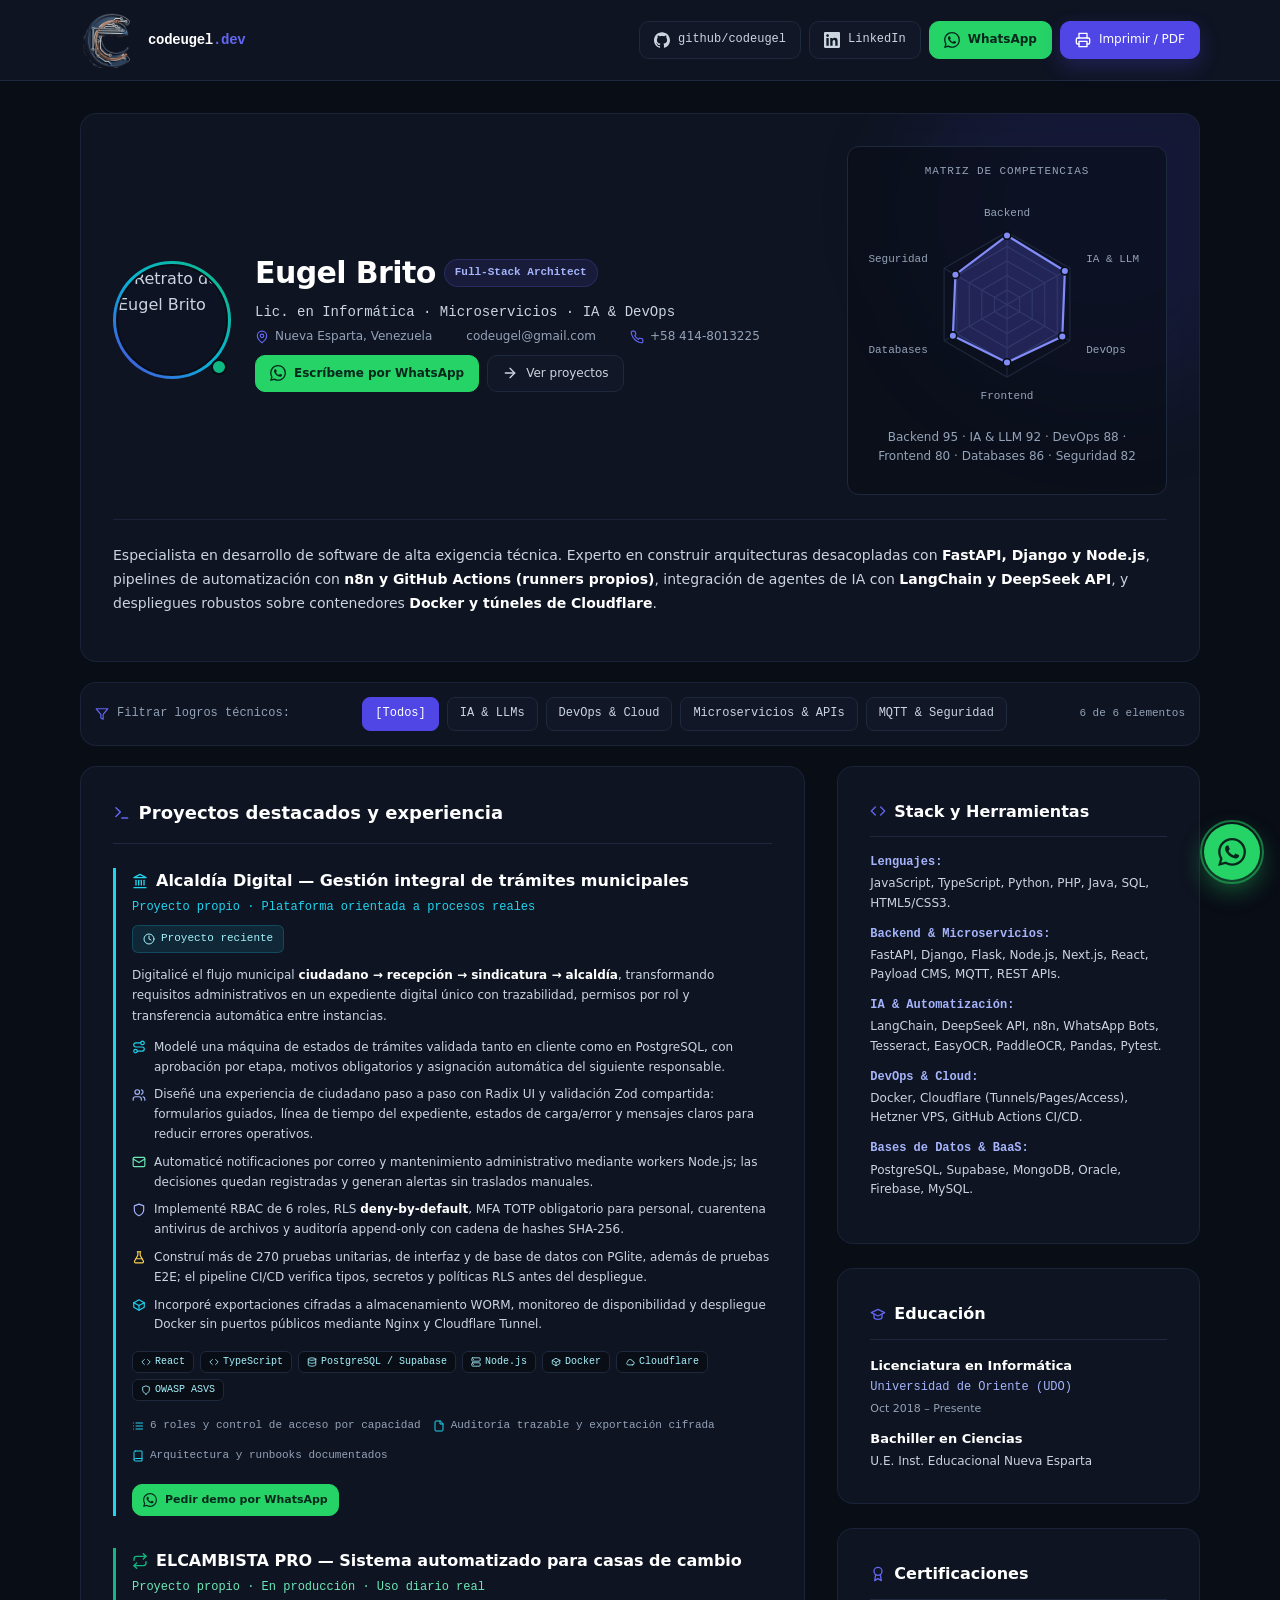
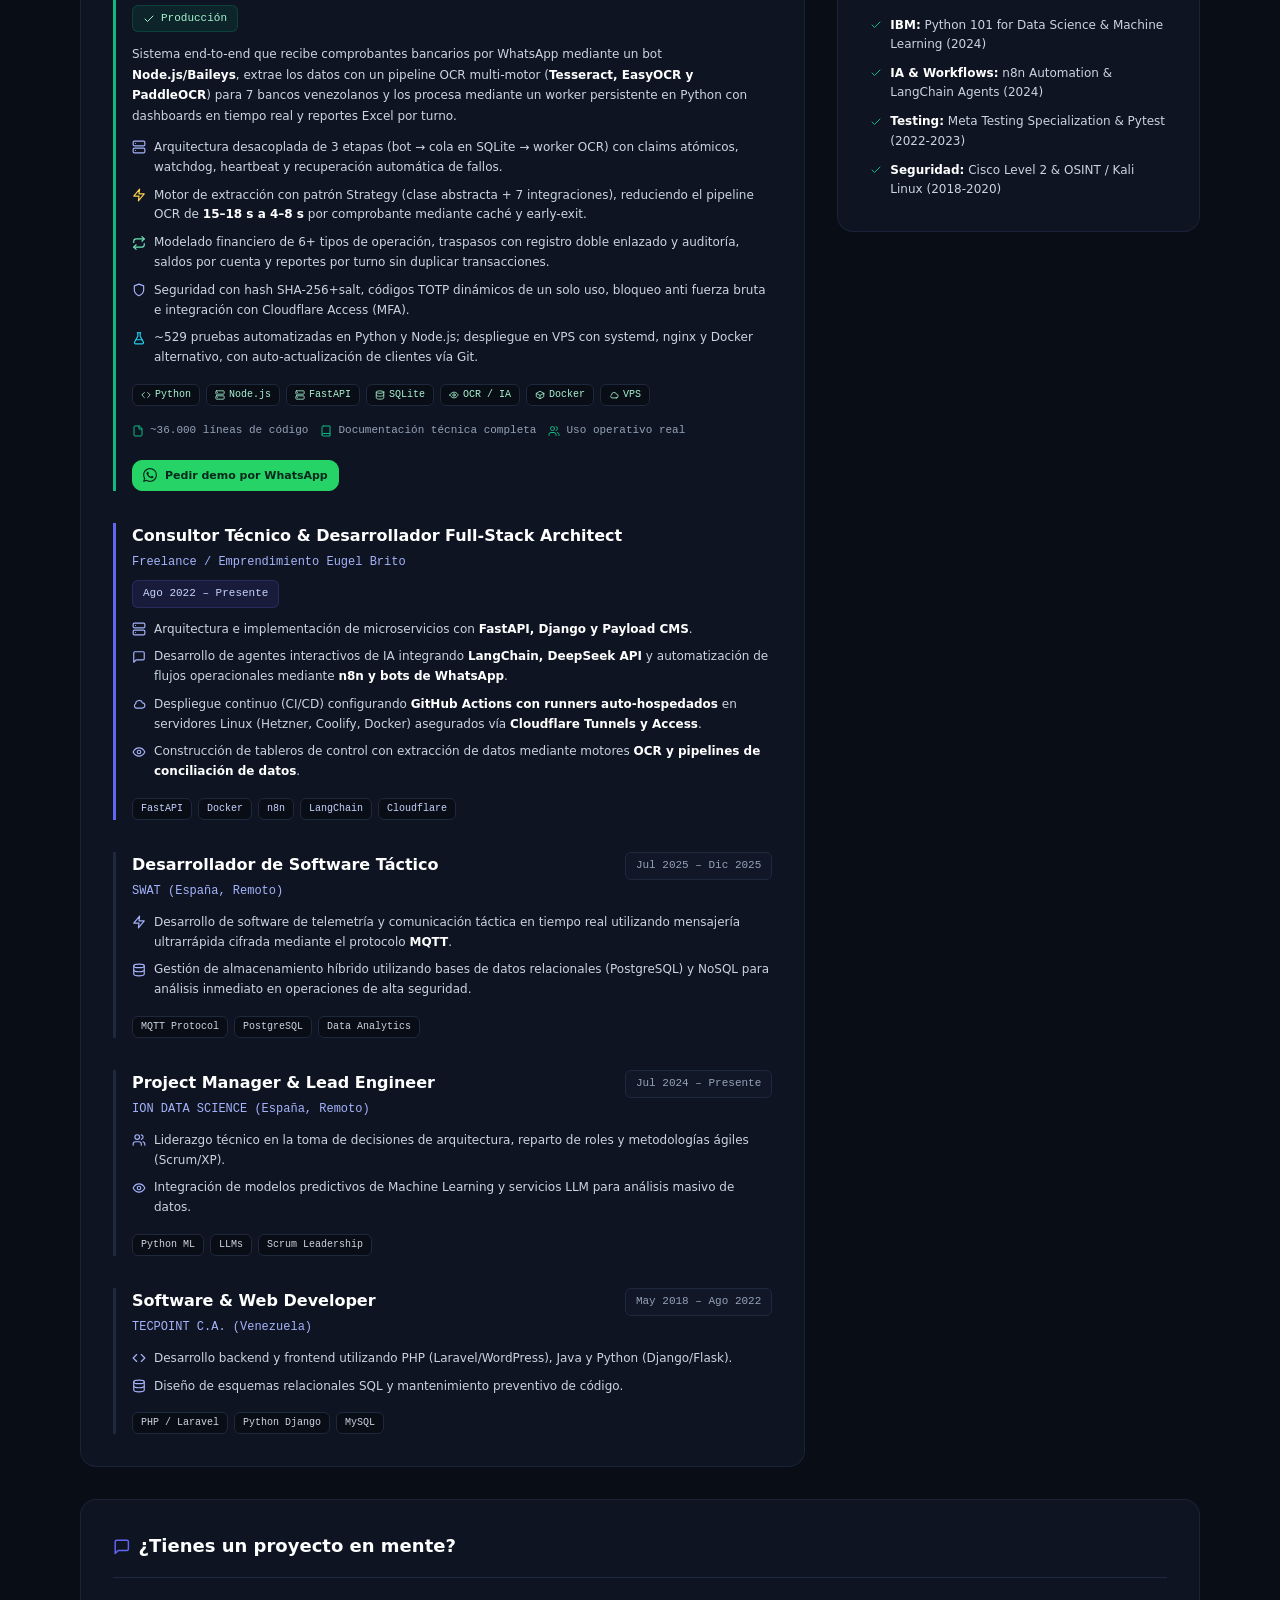
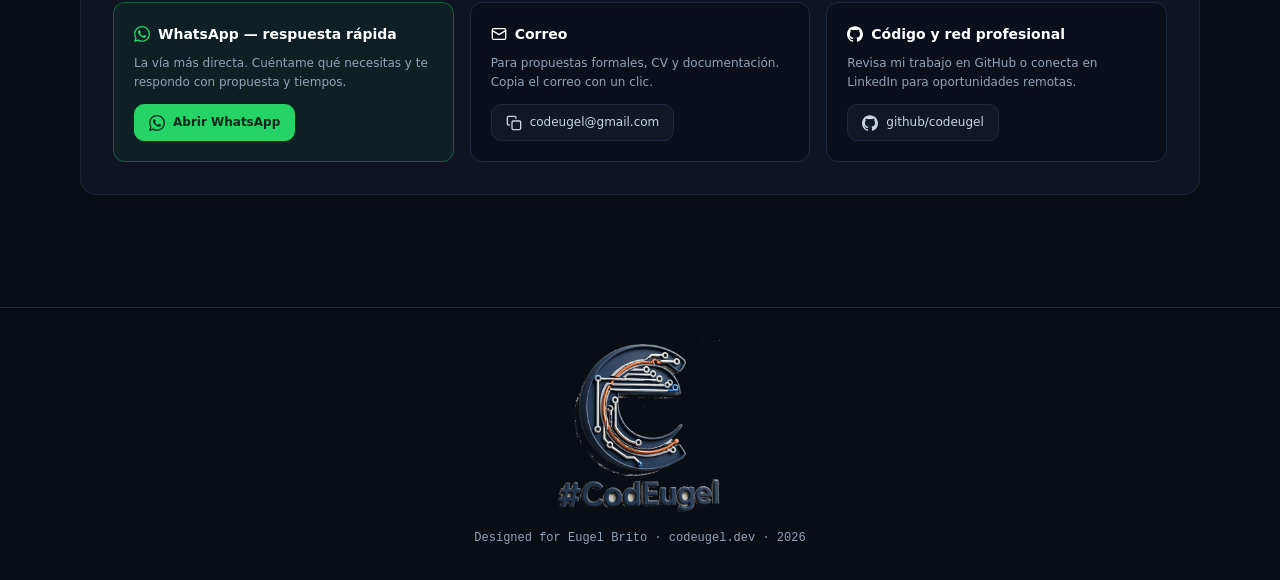
==== index.html @ 3b72fbec "Remove logo tile and add full footer mark Co-authored-by: arena-agent <297053741+arena-agent@users.n" ====
<!DOCTYPE html>
<html lang="es">
<head>
  <meta charset="UTF-8">
  <meta name="viewport" content="width=device-width, initial-scale=1.0">
  <title>Eugel Brito — Full-Stack Engineer &amp; Systems Architect</title>
  <meta name="description" content="Portafolio profesional de Eugel Brito, Full-Stack Engineer &amp; Systems Architect. Microservicios con FastAPI y Node.js, IA &amp; LLMs, DevOps con Docker y Cloudflare y seguridad aplicada (RBAC, RLS, auditoría).">
  <meta name="author" content="Eugel Brito">
  <meta name="robots" content="index, follow">
  <meta name="theme-color" content="#090d16">
  <link rel="canonical" href="https://codeugel.dev/">

  <!-- Seguridad: CSP estricta (sin inline, sin CDN de JS). Cabeceras completas en _headers -->
  <meta http-equiv="Content-Security-Policy" content="default-src 'self'; img-src 'self' data: https://aquienlaweb.com; style-src 'self'; script-src 'self'; font-src 'self'; connect-src 'self'; base-uri 'self'; form-action 'self'; object-src 'none'; upgrade-insecure-requests">
  <meta name="referrer" content="strict-origin-when-cross-origin">
  <meta name="color-scheme" content="dark">

  <!-- Open Graph / Twitter -->
  <meta property="og:type" content="website">
  <meta property="og:title" content="Eugel Brito — Full-Stack Engineer & Systems Architect">
  <meta property="og:description" content="Microservicios, IA &amp; LLMs, DevOps y seguridad aplicada. Alcaldía Digital y ELCAMBISTA PRO en producción.">
  <meta property="og:url" content="https://codeugel.dev/">
  <meta property="og:site_name" content="codeugel.dev">
  <meta property="og:locale" content="es_VE">
  <meta property="og:image" content="https://codeugel.dev/assets/img/codeugel-logo.png">
  <meta property="og:image:alt" content="Logo #CodEugel con circuito electrónico">
  <meta name="twitter:card" content="summary_large_image">
  <meta name="twitter:title" content="Eugel Brito — Full-Stack Engineer & Systems Architect">
  <meta name="twitter:description" content="Microservicios, IA &amp; LLMs, DevOps y seguridad aplicada.">

  <link rel="icon" type="image/png" href="assets/img/codeugel-mark.png">

  <!-- Tipografía del sistema: cero peticiones a terceros (privacidad + velocidad) -->

  <link rel="stylesheet" href="assets/css/style.css">

  <!-- Datos estructurados para buscadores y reclutadores -->
  <script type="application/ld+json">
  {
    "@context": "https://schema.org",
    "@type": "Person",
    "name": "Eugel Brito",
    "jobTitle": "Full-Stack Engineer & Systems Architect",
    "url": "https://codeugel.dev/",
    "email": "codeugel@gmail.com",
    "telephone": "+58 414-8013225",
    "address": { "@type": "PostalAddress", "addressLocality": "Nueva Esparta", "addressCountry": "VE" },
    "sameAs": [
      "https://github.com/codeugel",
      "https://linkedin.com/in/codeugel"
    ],
    "knowsAbout": ["FastAPI", "Django", "Node.js", "TypeScript", "PostgreSQL", "Docker", "Cloudflare", "LangChain", "MQTT", "Seguridad"]
  }
  </script>
</head>
<body>
  <a class="skip-link" href="#contenido">Saltar al contenido</a>

  <!-- Sprite de iconos SVG (sin FontAwesome ni CDN) -->
  <svg class="icon-sprite" width="0" height="0" aria-hidden="true">
    <symbol id="i-github" viewBox="0 0 24 24"><path fill="currentColor" d="M12 .297c-6.63 0-12 5.373-12 12 0 5.303 3.438 9.8 8.205 11.385.6.113.82-.258.82-.577 0-.285-.01-1.04-.015-2.04-3.338.724-4.042-1.61-4.042-1.61C4.422 18.07 3.633 17.7 3.633 17.7c-1.087-.744.084-.729.084-.729 1.205.084 1.838 1.236 1.838 1.236 1.07 1.835 2.809 1.305 3.495.998.108-.776.417-1.305.76-1.605-2.665-.3-5.466-1.332-5.466-5.93 0-1.31.465-2.38 1.235-3.22-.135-.303-.54-1.523.105-3.176 0 0 1.005-.322 3.3 1.23.96-.267 1.98-.399 3-.405 1.02.006 2.04.138 3 .405 2.28-1.552 3.285-1.23 3.285-1.23.645 1.653.24 2.873.12 3.176.765.84 1.23 1.91 1.23 3.22 0 4.61-2.805 5.625-5.475 5.92.42.36.81 1.096.81 2.22 0 1.606-.015 2.896-.015 3.286 0 .315.21.69.825.57C20.565 22.092 24 17.592 24 12.297c0-6.627-5.373-12-12-12"/></symbol>
    <symbol id="i-linkedin" viewBox="0 0 24 24"><path fill="currentColor" d="M20.447 20.452h-3.554v-5.569c0-1.328-.027-3.037-1.852-3.037-1.853 0-2.136 1.445-2.136 2.939v5.667H9.351V9h3.414v1.561h.046c.477-.9 1.637-1.85 3.37-1.85 3.601 0 4.267 2.37 4.267 5.455v6.286zM5.337 7.433c-1.144 0-2.063-.926-2.063-2.065 0-1.138.92-2.063 2.063-2.063 1.14 0 2.064.925 2.064 2.063 0 1.139-.925 2.065-2.064 2.065zm1.782 13.019H3.555V9h3.564v11.452zM22.225 0H1.771C.792 0 0 .774 0 1.729v20.542C0 23.227.792 24 1.771 24h20.451C23.2 24 24 23.227 24 22.271V1.729C24 .774 23.2 0 22.222 0h.003z"/></symbol>
    <symbol id="i-whatsapp" viewBox="0 0 24 24"><path fill="currentColor" d="M17.472 14.382c-.297-.149-1.758-.867-2.03-.967-.273-.099-.471-.148-.67.15-.197.297-.767.966-.94 1.164-.173.199-.347.223-.644.075-.297-.15-1.255-.463-2.39-1.475-.883-.788-1.48-1.761-1.653-2.059-.173-.297-.018-.458.13-.606.134-.133.298-.347.446-.52.149-.174.198-.298.298-.497.099-.198.05-.371-.025-.52-.075-.149-.669-1.612-.916-2.207-.242-.579-.487-.5-.669-.51-.173-.008-.371-.01-.57-.01-.198 0-.52.074-.792.372-.272.297-1.04 1.016-1.04 2.479 0 1.462 1.065 2.875 1.213 3.074.149.198 2.096 3.2 5.077 4.487.709.306 1.262.489 1.694.625.712.227 1.36.195 1.871.118.571-.085 1.758-.719 2.006-1.413.248-.694.248-1.289.173-1.413-.074-.124-.272-.198-.57-.347m-5.421 7.403h-.004a9.87 9.87 0 01-5.031-1.378l-.361-.214-3.741.982.998-3.648-.235-.374a9.86 9.86 0 01-1.51-5.26c.001-5.45 4.436-9.884 9.888-9.884 2.64 0 5.122 1.03 6.988 2.898a9.825 9.825 0 012.893 6.994c-.003 5.45-4.437 9.884-9.885 9.884m8.413-18.297A11.815 11.815 0 0012.05 0C5.495 0 .16 5.335.157 11.892c0 2.096.547 4.142 1.588 5.945L.057 24l6.305-1.654a11.882 11.882 0 005.683 1.448h.005c6.554 0 11.89-5.335 11.893-11.893a11.821 11.821 0 00-3.48-8.413z"/></symbol>
    <symbol id="i-mail" viewBox="0 0 24 24"><g fill="none" stroke="currentColor" stroke-width="2" stroke-linecap="round" stroke-linejoin="round"><rect x="2" y="4" width="20" height="16" rx="2"/><path d="m22 7-10 6L2 7"/></g></symbol>
    <symbol id="i-phone" viewBox="0 0 24 24"><path fill="none" stroke="currentColor" stroke-width="2" stroke-linecap="round" stroke-linejoin="round" d="M22 16.92v3a2 2 0 0 1-2.18 2 19.79 19.79 0 0 1-8.63-3.07 19.5 19.5 0 0 1-6-6 19.79 19.79 0 0 1-3.07-8.67A2 2 0 0 1 4.11 2h3a2 2 0 0 1 2 1.72c.127.96.361 1.903.7 2.81a2 2 0 0 1-.45 2.11L8.09 9.91a16 16 0 0 0 6 6l1.27-1.27a2 2 0 0 1 2.11-.45c.907.339 1.85.573 2.81.7A2 2 0 0 1 22 16.92z"/></symbol>
    <symbol id="i-pin" viewBox="0 0 24 24"><g fill="none" stroke="currentColor" stroke-width="2" stroke-linecap="round" stroke-linejoin="round"><path d="M20 10c0 6-8 12-8 12s-8-6-8-12a8 8 0 0 1 16 0Z"/><circle cx="12" cy="10" r="3"/></g></symbol>
    <symbol id="i-copy" viewBox="0 0 24 24"><g fill="none" stroke="currentColor" stroke-width="2" stroke-linecap="round" stroke-linejoin="round"><rect x="9" y="9" width="13" height="13" rx="2"/><path d="M5 15H4a2 2 0 0 1-2-2V4a2 2 0 0 1 2-2h9a2 2 0 0 1 2 2v1"/></g></symbol>
    <symbol id="i-print" viewBox="0 0 24 24"><g fill="none" stroke="currentColor" stroke-width="2" stroke-linecap="round" stroke-linejoin="round"><path d="M6 9V2h12v7"/><path d="M6 18H4a2 2 0 0 1-2-2v-5a2 2 0 0 1 2-2h16a2 2 0 0 1 2 2v5a2 2 0 0 1-2 2h-2"/><rect x="6" y="14" width="12" height="8"/></g></symbol>
    <symbol id="i-filter" viewBox="0 0 24 24"><path fill="none" stroke="currentColor" stroke-width="2" stroke-linecap="round" stroke-linejoin="round" d="M22 3H2l8 9.46V19l4 2v-8.54L22 3z"/></symbol>
    <symbol id="i-terminal" viewBox="0 0 24 24"><g fill="none" stroke="currentColor" stroke-width="2" stroke-linecap="round" stroke-linejoin="round"><path d="m4 17 6-6-6-6"/><path d="M12 19h8"/></g></symbol>
    <symbol id="i-landmark" viewBox="0 0 24 24"><g fill="none" stroke="currentColor" stroke-width="2" stroke-linecap="round" stroke-linejoin="round"><path d="M3 22h18"/><path d="M6 18v-7"/><path d="M10 18v-7"/><path d="M14 18v-7"/><path d="M18 18v-7"/><path d="m12 2 9 5H3l9-5z"/></g></symbol>
    <symbol id="i-transfer" viewBox="0 0 24 24"><g fill="none" stroke="currentColor" stroke-width="2" stroke-linecap="round" stroke-linejoin="round"><path d="M17 1l4 4-4 4"/><path d="M3 11V9a4 4 0 0 1 4-4h14"/><path d="M7 23l-4-4 4-4"/><path d="M21 13v2a4 4 0 0 1-4 4H3"/></g></symbol>
    <symbol id="i-shield" viewBox="0 0 24 24"><g fill="none" stroke="currentColor" stroke-width="2" stroke-linecap="round" stroke-linejoin="round"><path d="M12 22s8-4 8-10V5l-8-3-8 3v7c0 6 8 10 8 10z"/></g></symbol>
    <symbol id="i-check" viewBox="0 0 24 24"><path fill="none" stroke="currentColor" stroke-width="2" stroke-linecap="round" stroke-linejoin="round" d="M20 6 9 17l-5-5"/></symbol>
    <symbol id="i-award" viewBox="0 0 24 24"><g fill="none" stroke="currentColor" stroke-width="2" stroke-linecap="round" stroke-linejoin="round"><circle cx="12" cy="8" r="6"/><path d="M15.477 12.89 17 22l-5-3-5 3 1.523-9.11"/></g></symbol>
    <symbol id="i-grad" viewBox="0 0 24 24"><g fill="none" stroke="currentColor" stroke-width="2" stroke-linecap="round" stroke-linejoin="round"><path d="M22 10 12 5 2 10l10 5 10-5z"/><path d="M6 12v5c0 1.7 2.7 3 6 3s6-1.3 6-3v-5"/></g></symbol>
    <symbol id="i-code" viewBox="0 0 24 24"><g fill="none" stroke="currentColor" stroke-width="2" stroke-linecap="round" stroke-linejoin="round"><path d="m16 18 6-6-6-6"/><path d="m8 6-6 6 6 6"/></g></symbol>
    <symbol id="i-clock" viewBox="0 0 24 24"><g fill="none" stroke="currentColor" stroke-width="2" stroke-linecap="round" stroke-linejoin="round"><circle cx="12" cy="12" r="10"/><path d="M12 6v6l4 2"/></g></symbol>
    <symbol id="i-db" viewBox="0 0 24 24"><g fill="none" stroke="currentColor" stroke-width="2" stroke-linecap="round" stroke-linejoin="round"><ellipse cx="12" cy="5" rx="9" ry="3"/><path d="M3 5v14c0 1.66 4 3 9 3s9-1.34 9-3V5"/><path d="M3 12c0 1.66 4 3 9 3s9-1.34 9-3"/></g></symbol>
    <symbol id="i-cloud" viewBox="0 0 24 24"><path fill="none" stroke="currentColor" stroke-width="2" stroke-linecap="round" stroke-linejoin="round" d="M17.5 19a4.5 4.5 0 0 0 .42-8.98 6 6 0 0 0-11.7 1.62A4 4 0 0 0 7 19h10.5z"/></symbol>
    <symbol id="i-server" viewBox="0 0 24 24"><g fill="none" stroke="currentColor" stroke-width="2" stroke-linecap="round" stroke-linejoin="round"><rect x="2" y="2" width="20" height="8" rx="2"/><rect x="2" y="14" width="20" height="8" rx="2"/><path d="M6 6h.01M6 18h.01"/></g></symbol>
    <symbol id="i-eye" viewBox="0 0 24 24"><g fill="none" stroke="currentColor" stroke-width="2" stroke-linecap="round" stroke-linejoin="round"><path d="M2 12s3.5-7 10-7 10 7 10 7-3.5 7-10 7-10-7-10-7Z"/><circle cx="12" cy="12" r="3"/></g></symbol>
    <symbol id="i-book" viewBox="0 0 24 24"><g fill="none" stroke="currentColor" stroke-width="2" stroke-linecap="round" stroke-linejoin="round"><path d="M4 19.5A2.5 2.5 0 0 1 6.5 17H20"/><path d="M6.5 2H20v20H6.5A2.5 2.5 0 0 1 4 19.5v-15A2.5 2.5 0 0 1 6.5 2z"/></g></symbol>
    <symbol id="i-list" viewBox="0 0 24 24"><g fill="none" stroke="currentColor" stroke-width="2" stroke-linecap="round" stroke-linejoin="round"><path d="M8 6h13M8 12h13M8 18h13M3 6h.01M3 12h.01M3 18h.01"/></g></symbol>
    <symbol id="i-file" viewBox="0 0 24 24"><g fill="none" stroke="currentColor" stroke-width="2" stroke-linecap="round" stroke-linejoin="round"><path d="M14 2H6a2 2 0 0 0-2 2v16a2 2 0 0 0 2 2h12a2 2 0 0 0 2-2V8z"/><path d="M14 2v6h6"/></g></symbol>
    <symbol id="i-message" viewBox="0 0 24 24"><path fill="none" stroke="currentColor" stroke-width="2" stroke-linecap="round" stroke-linejoin="round" d="M21 15a2 2 0 0 1-2 2H7l-4 4V5a2 2 0 0 1 2-2h14a2 2 0 0 1 2 2z"/></symbol>
    <symbol id="i-arrow" viewBox="0 0 24 24"><g fill="none" stroke="currentColor" stroke-width="2" stroke-linecap="round" stroke-linejoin="round"><path d="M5 12h14"/><path d="m12 5 7 7-7 7"/></g></symbol>
    <symbol id="i-users" viewBox="0 0 24 24"><g fill="none" stroke="currentColor" stroke-width="2" stroke-linecap="round" stroke-linejoin="round"><path d="M16 21v-2a4 4 0 0 0-4-4H6a4 4 0 0 0-4 4v2"/><circle cx="9" cy="7" r="4"/><path d="M22 21v-2a4 4 0 0 0-3-3.87"/><path d="M16 3.13a4 4 0 0 1 0 7.75"/></g></symbol>
    <symbol id="i-route" viewBox="0 0 24 24"><g fill="none" stroke="currentColor" stroke-width="2" stroke-linecap="round" stroke-linejoin="round"><circle cx="6" cy="19" r="3"/><path d="M9 19h8.5a3.5 3.5 0 0 0 0-7h-11a3.5 3.5 0 0 1 0-7H15"/><circle cx="18" cy="5" r="3"/></g></symbol>
    <symbol id="i-flask" viewBox="0 0 24 24"><g fill="none" stroke="currentColor" stroke-width="2" stroke-linecap="round" stroke-linejoin="round"><path d="M9 3h6"/><path d="M10 3v6L4.5 19a2 2 0 0 0 1.8 3h11.4a2 2 0 0 0 1.8-3L14 9V3"/><path d="M7 15h10"/></g></symbol>
    <symbol id="i-box" viewBox="0 0 24 24"><g fill="none" stroke="currentColor" stroke-width="2" stroke-linecap="round" stroke-linejoin="round"><path d="M21 8 12 3 3 8v8l9 5 9-5V8z"/><path d="M3 8l9 5 9-5"/><path d="M12 13v8"/></g></symbol>
    <symbol id="i-bolt" viewBox="0 0 24 24"><path fill="none" stroke="currentColor" stroke-width="2" stroke-linecap="round" stroke-linejoin="round" d="M13 2 3 14h9l-1 8 10-12h-9l1-8z"/></symbol>
  </svg>

  <header class="site-header no-print">
    <div class="container">
      <a class="brand" href="./" aria-label="codeugel.dev — inicio">
        <span class="brand-avatar brand-mark">
          <img src="assets/img/codeugel-mark.png" alt="" width="56" height="56" decoding="async">
        </span>
        <span class="brand-name">codeugel<span>.dev</span></span>
      </a>
      <nav class="header-actions" aria-label="Enlaces principales">
        <a class="btn" href="https://github.com/codeugel" target="_blank" rel="me noopener noreferrer" aria-label="Perfil de GitHub de Eugel Brito">
          <svg aria-hidden="true"><use href="#i-github"/></svg>
          <span class="btn-mono btn-label">github/codeugel</span>
        </a>
        <a class="btn" href="https://linkedin.com/in/codeugel" target="_blank" rel="me noopener noreferrer" aria-label="Perfil de LinkedIn de Eugel Brito">
          <svg aria-hidden="true"><use href="#i-linkedin"/></svg>
          <span class="btn-mono btn-label">LinkedIn</span>
        </a>
        <a class="btn btn-whatsapp" href="https://wa.me/584148013225?text=Hola%20Eugel%2C%20vi%20tu%20portafolio%20en%20codeugel.dev%20y%20me%20gustar%C3%ADa%20conversar%20sobre%20un%20proyecto." data-wa="Hola Eugel, vi tu portafolio en codeugel.dev y me gustaría conversar sobre un proyecto." target="_blank" rel="noopener noreferrer">
          <svg aria-hidden="true"><use href="#i-whatsapp"/></svg>
          <span>WhatsApp</span>
        </a>
        <button class="btn btn-primary" type="button" id="printBtn" aria-label="Imprimir o guardar como PDF">
          <svg aria-hidden="true"><use href="#i-print"/></svg>
          <span class="btn-label">Imprimir / PDF</span>
        </button>
      </nav>
    </div>
  </header>

  <main class="container" id="contenido">
    <!-- Hero -->
    <section class="panel hero" aria-labelledby="nombre">
      <div class="hero-glow" aria-hidden="true"></div>
      <div class="hero-grid">
        <div class="hero-profile">
          <div class="avatar-wrap">
            <div class="avatar-ring">
              <span class="avatar-initials" aria-hidden="true">EB</span>
              <img src="https://aquienlaweb.com/assets/img/codeugel.jpg" alt="Retrato de Eugel Brito" width="112" height="112" loading="eager" decoding="async" referrerpolicy="no-referrer" data-avatar>
            </div>
            <span class="availability-dot" role="img" title="Disponible para proyectos" aria-label="Disponible para proyectos"></span>
          </div>
          <div>
            <div class="hero-name-row">
              <h1 class="hero-name" id="nombre">Eugel Brito</h1>
              <span class="badge">Full-Stack Architect</span>
            </div>
            <p class="hero-role">Lic. en Informática · Microservicios · IA &amp; DevOps</p>
            <div class="hero-meta">
              <span><svg aria-hidden="true"><use href="#i-pin"/></svg> Nueva Esparta, Venezuela</span>
              <button class="copy-btn" type="button" id="copyEmail" data-email="codeugel@gmail.com" aria-label="Copiar correo codeugel@gmail.com">
                <svg aria-hidden="true"><use href="#i-mail"/></svg> codeugel@gmail.com
                <svg aria-hidden="true"><use href="#i-copy"/></svg>
              </button>
              <span><svg aria-hidden="true"><use href="#i-phone"/></svg> +58 414-8013225</span>
            </div>
            <div class="hero-ctas no-print">
              <a class="btn btn-whatsapp" href="https://wa.me/584148013225?text=Hola%20Eugel%2C%20vi%20tu%20portafolio%20en%20codeugel.dev%20y%20me%20gustar%C3%ADa%20conversar%20sobre%20un%20proyecto." data-wa="Hola Eugel, vi tu portafolio en codeugel.dev y me gustaría conversar sobre un proyecto." target="_blank" rel="noopener noreferrer">
                <svg aria-hidden="true"><use href="#i-whatsapp"/></svg>
                <span>Escríbeme por WhatsApp</span>
              </a>
              <a class="btn" href="#proyectos">
                <svg aria-hidden="true"><use href="#i-arrow"/></svg>
                <span>Ver proyectos</span>
              </a>
            </div>
          </div>
        </div>

        <div class="radar-card">
          <span class="radar-title">Matriz de Competencias</span>
          <svg class="radar-svg" id="radarSvg" viewBox="0 0 260 210" role="img" aria-hidden="true" focusable="false"></svg>
          <p class="radar-fallback">Backend 95 · IA &amp; LLM 92 · DevOps 88 · Frontend 80 · Databases 86 · Seguridad 82</p>
        </div>
      </div>

      <p class="hero-summary">
        Especialista en desarrollo de software de alta exigencia técnica. Experto en construir arquitecturas desacopladas con
        <strong>FastAPI, Django y Node.js</strong>, pipelines de automatización con <strong>n8n y GitHub Actions (runners propios)</strong>,
        integración de agentes de IA con <strong>LangChain y DeepSeek API</strong>, y despliegues robustos sobre contenedores
        <strong>Docker y túneles de Cloudflare</strong>.
      </p>
    </section>

    <!-- Filtros -->
    <section class="panel filters no-print" aria-label="Filtrar proyectos y experiencia">
      <span class="filters-label"><svg aria-hidden="true"><use href="#i-filter"/></svg> Filtrar logros técnicos:</span>
      <div class="filters-group" role="group" aria-label="Categorías">
        <button class="filter-btn" type="button" data-filter="all" aria-pressed="true">[Todos]</button>
        <button class="filter-btn" type="button" data-filter="ai" aria-pressed="false">IA &amp; LLMs</button>
        <button class="filter-btn" type="button" data-filter="devops" aria-pressed="false">DevOps &amp; Cloud</button>
        <button class="filter-btn" type="button" data-filter="microservices" aria-pressed="false">Microservicios &amp; APIs</button>
        <button class="filter-btn" type="button" data-filter="tactical" aria-pressed="false">MQTT &amp; Seguridad</button>
      </div>
      <span class="filters-count" id="filterCount" aria-live="polite"></span>
    </section>

    <div class="layout-grid">
      <!-- Columna principal: proyectos + experiencia -->
      <div class="stack">
        <section class="panel" id="proyectos" aria-labelledby="proyectos-titulo">
          <h2 class="panel-title" id="proyectos-titulo"><svg aria-hidden="true"><use href="#i-terminal"/></svg> Proyectos destacados y experiencia</h2>

          <!-- Alcaldía Digital -->
          <article class="project-card project-card--cyan" data-category="ai devops microservices tactical">
            <div class="project-head">
              <div>
                <h3 class="project-title project-title--cyan"><svg aria-hidden="true"><use href="#i-landmark"/></svg> Alcaldía Digital — Gestión integral de trámites municipales</h3>
                <p class="project-subtitle project-subtitle--cyan">Proyecto propio · Plataforma orientada a procesos reales</p>
              </div>
              <span class="status-badge status-badge--cyan"><svg aria-hidden="true"><use href="#i-clock"/></svg> Proyecto reciente</span>
            </div>
            <p class="project-desc">
              Digitalicé el flujo municipal <strong>ciudadano → recepción → sindicatura → alcaldía</strong>,
              transformando requisitos administrativos en un expediente digital único con trazabilidad,
              permisos por rol y transferencia automática entre instancias.
            </p>
            <ul class="highlights">
              <li><svg class="hl-cyan" aria-hidden="true"><use href="#i-route"/></svg><span>Modelé una máquina de estados de trámites validada tanto en cliente como en PostgreSQL, con aprobación por etapa, motivos obligatorios y asignación automática del siguiente responsable.</span></li>
              <li><svg class="hl-indigo" aria-hidden="true"><use href="#i-users"/></svg><span>Diseñé una experiencia de ciudadano paso a paso con Radix UI y validación Zod compartida: formularios guiados, línea de tiempo del expediente, estados de carga/error y mensajes claros para reducir errores operativos.</span></li>
              <li><svg class="hl-emerald" aria-hidden="true"><use href="#i-mail"/></svg><span>Automaticé notificaciones por correo y mantenimiento administrativo mediante workers Node.js; las decisiones quedan registradas y generan alertas sin traslados manuales.</span></li>
              <li><svg class="hl-indigo" aria-hidden="true"><use href="#i-shield"/></svg><span>Implementé RBAC de 6 roles, RLS <strong>deny-by-default</strong>, MFA TOTP obligatorio para personal, cuarentena antivirus de archivos y auditoría append-only con cadena de hashes SHA-256.</span></li>
              <li><svg class="hl-amber" aria-hidden="true"><use href="#i-flask"/></svg><span>Construí más de 270 pruebas unitarias, de interfaz y de base de datos con PGlite, además de pruebas E2E; el pipeline CI/CD verifica tipos, secretos y políticas RLS antes del despliegue.</span></li>
              <li><svg class="hl-cyan" aria-hidden="true"><use href="#i-box"/></svg><span>Incorporé exportaciones cifradas a almacenamiento WORM, monitoreo de disponibilidad y despliegue Docker sin puertos públicos mediante Nginx y Cloudflare Tunnel.</span></li>
            </ul>
            <ul class="tech-row">
              <li class="tech tech--cyan"><svg aria-hidden="true"><use href="#i-code"/></svg>React</li>
              <li class="tech tech--cyan"><svg aria-hidden="true"><use href="#i-code"/></svg>TypeScript</li>
              <li class="tech tech--cyan"><svg aria-hidden="true"><use href="#i-db"/></svg>PostgreSQL / Supabase</li>
              <li class="tech tech--cyan"><svg aria-hidden="true"><use href="#i-server"/></svg>Node.js</li>
              <li class="tech tech--cyan"><svg aria-hidden="true"><use href="#i-box"/></svg>Docker</li>
              <li class="tech tech--cyan"><svg aria-hidden="true"><use href="#i-cloud"/></svg>Cloudflare</li>
              <li class="tech tech--cyan"><svg aria-hidden="true"><use href="#i-shield"/></svg>OWASP ASVS</li>
            </ul>
            <div class="metrics-row">
              <span class="metric-cyan"><svg aria-hidden="true"><use href="#i-list"/></svg>6 roles y control de acceso por capacidad</span>
              <span class="metric-cyan"><svg aria-hidden="true"><use href="#i-file"/></svg>Auditoría trazable y exportación cifrada</span>
              <span class="metric-cyan"><svg aria-hidden="true"><use href="#i-book"/></svg>Arquitectura y runbooks documentados</span>
            </div>
            <div class="project-actions no-print">
              <a class="btn btn-whatsapp" href="https://wa.me/584148013225?text=Hola%20Eugel%2C%20me%20interesa%20la%20plataforma%20Alcald%C3%ADa%20Digital.%20%C2%BFPodr%C3%ADas%20compartir%20m%C3%A1s%20detalles%3F" data-wa="Hola Eugel, me interesa la plataforma Alcaldía Digital. ¿Podrías compartir más detalles?" target="_blank" rel="noopener noreferrer">
                <svg aria-hidden="true"><use href="#i-whatsapp"/></svg><span>Pedir demo por WhatsApp</span>
              </a>
            </div>
          </article>

          <!-- ELCAMBISTA PRO -->
          <article class="project-card project-card--emerald" data-category="ai devops microservices tactical">
            <div class="project-head">
              <div>
                <h3 class="project-title project-title--emerald"><svg aria-hidden="true"><use href="#i-transfer"/></svg> ELCAMBISTA PRO — Sistema automatizado para casas de cambio</h3>
                <p class="project-subtitle project-subtitle--emerald">Proyecto propio · En producción · Uso diario real</p>
              </div>
              <span class="status-badge status-badge--emerald"><svg aria-hidden="true"><use href="#i-check"/></svg> Producción</span>
            </div>
            <p class="project-desc">
              Sistema end-to-end que recibe comprobantes bancarios por WhatsApp mediante un bot
              <strong>Node.js/Baileys</strong>, extrae los datos con un pipeline OCR multi-motor
              (<strong>Tesseract, EasyOCR y PaddleOCR</strong>) para 7 bancos venezolanos y los procesa
              mediante un worker persistente en Python con dashboards en tiempo real y reportes Excel por turno.
            </p>
            <ul class="highlights">
              <li><svg class="hl-indigo" aria-hidden="true"><use href="#i-server"/></svg><span>Arquitectura desacoplada de 3 etapas (bot → cola en SQLite → worker OCR) con claims atómicos, watchdog, heartbeat y recuperación automática de fallos.</span></li>
              <li><svg class="hl-amber" aria-hidden="true"><use href="#i-bolt"/></svg><span>Motor de extracción con patrón Strategy (clase abstracta + 7 integraciones), reduciendo el pipeline OCR de <strong>15–18 s a 4–8 s</strong> por comprobante mediante caché y early-exit.</span></li>
              <li><svg class="hl-emerald" aria-hidden="true"><use href="#i-transfer"/></svg><span>Modelado financiero de 6+ tipos de operación, traspasos con registro doble enlazado y auditoría, saldos por cuenta y reportes por turno sin duplicar transacciones.</span></li>
              <li><svg class="hl-indigo" aria-hidden="true"><use href="#i-shield"/></svg><span>Seguridad con hash SHA-256+salt, códigos TOTP dinámicos de un solo uso, bloqueo anti fuerza bruta e integración con Cloudflare Access (MFA).</span></li>
              <li><svg class="hl-cyan" aria-hidden="true"><use href="#i-flask"/></svg><span>~529 pruebas automatizadas en Python y Node.js; despliegue en VPS con systemd, nginx y Docker alternativo, con auto-actualización de clientes vía Git.</span></li>
            </ul>
            <ul class="tech-row">
              <li class="tech tech--emerald"><svg aria-hidden="true"><use href="#i-code"/></svg>Python</li>
              <li class="tech tech--emerald"><svg aria-hidden="true"><use href="#i-server"/></svg>Node.js</li>
              <li class="tech tech--emerald"><svg aria-hidden="true"><use href="#i-server"/></svg>FastAPI</li>
              <li class="tech tech--emerald"><svg aria-hidden="true"><use href="#i-db"/></svg>SQLite</li>
              <li class="tech tech--emerald"><svg aria-hidden="true"><use href="#i-eye"/></svg>OCR / IA</li>
              <li class="tech tech--emerald"><svg aria-hidden="true"><use href="#i-box"/></svg>Docker</li>
              <li class="tech tech--emerald"><svg aria-hidden="true"><use href="#i-cloud"/></svg>VPS</li>
            </ul>
            <div class="metrics-row">
              <span class="metric-emerald"><svg aria-hidden="true"><use href="#i-file"/></svg>~36.000 líneas de código</span>
              <span class="metric-emerald"><svg aria-hidden="true"><use href="#i-book"/></svg>Documentación técnica completa</span>
              <span class="metric-emerald"><svg aria-hidden="true"><use href="#i-users"/></svg>Uso operativo real</span>
            </div>
            <div class="project-actions no-print">
              <a class="btn btn-whatsapp" href="https://wa.me/584148013225?text=Hola%20Eugel%2C%20me%20interesa%20ELCAMBISTA%20PRO.%20%C2%BFPodr%C3%ADas%20compartir%20m%C3%A1s%20detalles%3F" data-wa="Hola Eugel, me interesa ELCAMBISTA PRO. ¿Podrías compartir más detalles?" target="_blank" rel="noopener noreferrer">
                <svg aria-hidden="true"><use href="#i-whatsapp"/></svg><span>Pedir demo por WhatsApp</span>
              </a>
            </div>
          </article>

          <!-- Rol 1 -->
          <article class="project-card project-card--indigo" data-category="ai devops microservices">
            <div class="project-head">
              <div>
                <h3 class="project-title project-title--indigo">Consultor Técnico &amp; Desarrollador Full-Stack Architect</h3>
                <p class="project-subtitle project-subtitle--indigo">Freelance / Emprendimiento Eugel Brito</p>
              </div>
              <span class="status-badge status-badge--indigo">Ago 2022 – Presente</span>
            </div>
            <ul class="highlights">
              <li><svg class="hl-indigo" aria-hidden="true"><use href="#i-server"/></svg><span>Arquitectura e implementación de microservicios con <strong>FastAPI, Django y Payload CMS</strong>.</span></li>
              <li><svg class="hl-indigo" aria-hidden="true"><use href="#i-message"/></svg><span>Desarrollo de agentes interactivos de IA integrando <strong>LangChain, DeepSeek API</strong> y automatización de flujos operacionales mediante <strong>n8n y bots de WhatsApp</strong>.</span></li>
              <li><svg class="hl-indigo" aria-hidden="true"><use href="#i-cloud"/></svg><span>Despliegue continuo (CI/CD) configurando <strong>GitHub Actions con runners auto-hospedados</strong> en servidores Linux (Hetzner, Coolify, Docker) asegurados vía <strong>Cloudflare Tunnels y Access</strong>.</span></li>
              <li><svg class="hl-indigo" aria-hidden="true"><use href="#i-eye"/></svg><span>Construcción de tableros de control con extracción de datos mediante motores <strong>OCR y pipelines de conciliación de datos</strong>.</span></li>
            </ul>
            <ul class="tech-row">
              <li class="tech tech--indigo">FastAPI</li>
              <li class="tech tech--indigo">Docker</li>
              <li class="tech tech--indigo">n8n</li>
              <li class="tech tech--indigo">LangChain</li>
              <li class="tech tech--indigo">Cloudflare</li>
            </ul>
          </article>

          <!-- Rol 2 -->
          <article class="project-card" data-category="tactical microservices">
            <div class="project-head">
              <div>
                <h3 class="project-title">Desarrollador de Software Táctico</h3>
                <p class="project-subtitle project-subtitle--indigo">SWAT (España, Remoto)</p>
              </div>
              <span class="status-badge">Jul 2025 – Dic 2025</span>
            </div>
            <ul class="highlights">
              <li><svg class="hl-indigo" aria-hidden="true"><use href="#i-bolt"/></svg><span>Desarrollo de software de telemetría y comunicación táctica en tiempo real utilizando mensajería ultrarrápida cifrada mediante el protocolo <strong>MQTT</strong>.</span></li>
              <li><svg class="hl-indigo" aria-hidden="true"><use href="#i-db"/></svg><span>Gestión de almacenamiento híbrido utilizando bases de datos relacionales (PostgreSQL) y NoSQL para análisis inmediato en operaciones de alta seguridad.</span></li>
            </ul>
            <ul class="tech-row">
              <li class="tech tech--muted">MQTT Protocol</li>
              <li class="tech tech--muted">PostgreSQL</li>
              <li class="tech tech--muted">Data Analytics</li>
            </ul>
          </article>

          <!-- Rol 3 -->
          <article class="project-card" data-category="ai microservices">
            <div class="project-head">
              <div>
                <h3 class="project-title">Project Manager &amp; Lead Engineer</h3>
                <p class="project-subtitle project-subtitle--indigo">ION DATA SCIENCE (España, Remoto)</p>
              </div>
              <span class="status-badge">Jul 2024 – Presente</span>
            </div>
            <ul class="highlights">
              <li><svg class="hl-indigo" aria-hidden="true"><use href="#i-users"/></svg><span>Liderazgo técnico en la toma de decisiones de arquitectura, reparto de roles y metodologías ágiles (Scrum/XP).</span></li>
              <li><svg class="hl-indigo" aria-hidden="true"><use href="#i-eye"/></svg><span>Integración de modelos predictivos de Machine Learning y servicios LLM para análisis masivo de datos.</span></li>
            </ul>
            <ul class="tech-row">
              <li class="tech tech--muted">Python ML</li>
              <li class="tech tech--muted">LLMs</li>
              <li class="tech tech--muted">Scrum Leadership</li>
            </ul>
          </article>

          <!-- Rol 4 -->
          <article class="project-card" data-category="microservices">
            <div class="project-head">
              <div>
                <h3 class="project-title">Software &amp; Web Developer</h3>
                <p class="project-subtitle project-subtitle--indigo">TECPOINT C.A. (Venezuela)</p>
              </div>
              <span class="status-badge">May 2018 – Ago 2022</span>
            </div>
            <ul class="highlights">
              <li><svg class="hl-indigo" aria-hidden="true"><use href="#i-code"/></svg><span>Desarrollo backend y frontend utilizando PHP (Laravel/WordPress), Java y Python (Django/Flask).</span></li>
              <li><svg class="hl-indigo" aria-hidden="true"><use href="#i-db"/></svg><span>Diseño de esquemas relacionales SQL y mantenimiento preventivo de código.</span></li>
            </ul>
            <ul class="tech-row">
              <li class="tech tech--muted">PHP / Laravel</li>
              <li class="tech tech--muted">Python Django</li>
              <li class="tech tech--muted">MySQL</li>
            </ul>
          </article>

          <p class="empty-state" id="emptyState">No hay elementos en esta categoría. Prueba con «Todos».</p>
        </section>
      </div>

      <!-- Columna lateral -->
      <aside class="stack" aria-label="Stack, educación y certificaciones">
        <section class="panel" aria-labelledby="stack-titulo">
          <h2 class="side-title" id="stack-titulo"><svg aria-hidden="true"><use href="#i-code"/></svg> Stack y Herramientas</h2>
          <dl class="side-block">
            <div><dt>Lenguajes:</dt><dd>JavaScript, TypeScript, Python, PHP, Java, SQL, HTML5/CSS3.</dd></div>
            <div><dt>Backend &amp; Microservicios:</dt><dd>FastAPI, Django, Flask, Node.js, Next.js, React, Payload CMS, MQTT, REST APIs.</dd></div>
            <div><dt>IA &amp; Automatización:</dt><dd>LangChain, DeepSeek API, n8n, WhatsApp Bots, Tesseract, EasyOCR, PaddleOCR, Pandas, Pytest.</dd></div>
            <div><dt>DevOps &amp; Cloud:</dt><dd>Docker, Cloudflare (Tunnels/Pages/Access), Hetzner VPS, GitHub Actions CI/CD.</dd></div>
            <div><dt>Bases de Datos &amp; BaaS:</dt><dd>PostgreSQL, Supabase, MongoDB, Oracle, Firebase, MySQL.</dd></div>
          </dl>
        </section>

        <section class="panel" aria-labelledby="educacion-titulo">
          <h2 class="side-title" id="educacion-titulo"><svg aria-hidden="true"><use href="#i-grad"/></svg> Educación</h2>
          <div class="side-block">
            <div class="edu-item">
              <h3>Licenciatura en Informática</h3>
              <p class="edu-org">Universidad de Oriente (UDO)</p>
              <p class="edu-date">Oct 2018 – Presente</p>
            </div>
            <div class="edu-item">
              <h3>Bachiller en Ciencias</h3>
              <p>U.E. Inst. Educacional Nueva Esparta</p>
            </div>
          </div>
        </section>

        <section class="panel" aria-labelledby="cert-titulo">
          <h2 class="side-title" id="cert-titulo"><svg aria-hidden="true"><use href="#i-award"/></svg> Certificaciones</h2>
          <ul class="side-list">
            <li><svg aria-hidden="true"><use href="#i-check"/></svg><span><strong>IBM:</strong> Python 101 for Data Science &amp; Machine Learning (2024)</span></li>
            <li><svg aria-hidden="true"><use href="#i-check"/></svg><span><strong>IA &amp; Workflows:</strong> n8n Automation &amp; LangChain Agents (2024)</span></li>
            <li><svg aria-hidden="true"><use href="#i-check"/></svg><span><strong>Testing:</strong> Meta Testing Specialization &amp; Pytest (2022-2023)</span></li>
            <li><svg aria-hidden="true"><use href="#i-check"/></svg><span><strong>Seguridad:</strong> Cisco Level 2 &amp; OSINT / Kali Linux (2018-2020)</span></li>
          </ul>
        </section>
      </aside>
    </div>

    <!-- Contacto -->
    <section class="panel contact-section" aria-labelledby="contacto-titulo">
      <h2 class="panel-title" id="contacto-titulo"><svg aria-hidden="true"><use href="#i-message"/></svg> ¿Tienes un proyecto en mente?</h2>
      <div class="contact-grid">
        <div class="contact-card contact-card--whatsapp">
          <h3><svg aria-hidden="true"><use href="#i-whatsapp"/></svg> WhatsApp — respuesta rápida</h3>
          <p>La vía más directa. Cuéntame qué necesitas y te respondo con propuesta y tiempos.</p>
          <a class="btn btn-whatsapp" href="https://wa.me/584148013225?text=Hola%20Eugel%2C%20vi%20tu%20portafolio%20en%20codeugel.dev%20y%20me%20gustar%C3%ADa%20conversar%20sobre%20un%20proyecto." data-wa="Hola Eugel, vi tu portafolio en codeugel.dev y me gustaría conversar sobre un proyecto." target="_blank" rel="noopener noreferrer">
            <svg aria-hidden="true"><use href="#i-whatsapp"/></svg><span>Abrir WhatsApp</span>
          </a>
        </div>
        <div class="contact-card">
          <h3><svg aria-hidden="true"><use href="#i-mail"/></svg> Correo</h3>
          <p>Para propuestas formales, CV y documentación. Copia el correo con un clic.</p>
          <button class="btn" type="button" id="copyEmail2" data-email="codeugel@gmail.com">
            <svg aria-hidden="true"><use href="#i-copy"/></svg><span>codeugel@gmail.com</span>
          </button>
        </div>
        <div class="contact-card">
          <h3><svg aria-hidden="true"><use href="#i-github"/></svg> Código y red profesional</h3>
          <p>Revisa mi trabajo en GitHub o conecta en LinkedIn para oportunidades remotas.</p>
          <a class="btn" href="https://github.com/codeugel" target="_blank" rel="me noopener noreferrer">
            <svg aria-hidden="true"><use href="#i-github"/></svg><span>github/codeugel</span>
          </a>
        </div>
      </div>
    </section>
  </main>

  <footer class="site-footer no-print">
    <img class="footer-logo" src="assets/img/codeugel-logo.png" alt="Logo de Codeugel: isotipo electrónico y palabra #CodEugel" width="180" height="190" loading="lazy" decoding="async">
    <p>Designed for Eugel Brito · <a href="https://codeugel.dev/">codeugel.dev</a> · <span id="year">2026</span></p>
  </footer>

  <!-- Botón flotante de WhatsApp -->
  <a class="whatsapp-float no-print" href="https://wa.me/584148013225?text=Hola%20Eugel%2C%20vi%20tu%20portafolio%20en%20codeugel.dev%20y%20me%20gustar%C3%ADa%20conversar%20sobre%20un%20proyecto." data-wa="Hola Eugel, vi tu portafolio en codeugel.dev y me gustaría conversar sobre un proyecto." target="_blank" rel="noopener noreferrer" aria-label="Escríbeme por WhatsApp">
    <span class="whatsapp-tooltip" aria-hidden="true">Escríbeme por WhatsApp</span>
    <svg aria-hidden="true"><use href="#i-whatsapp"/></svg>
  </a>

  <div class="toast" id="toast" role="status" aria-live="polite">Texto copiado al portapapeles</div>

  <script src="assets/js/app.js" defer></script>
</body>
</html>
---- assets/css/style.css ----
/* ============================================================
   codeugel.dev — Hoja de estilos principal
   Sin frameworks ni CDN: CSS propio, rápido y auditable.
   ============================================================ */

:root {
  --bg: #090d16;
  --bg-soft: #0d1322;
  --card: #111726;
  --border: #1f293d;
  --border-soft: rgba(31, 41, 61, 0.8);
  --text: #cbd5e1;
  --text-strong: #ffffff;
  --muted: #94a3b8;
  --indigo: #6366f1;
  --indigo-strong: #4f46e5;
  --indigo-soft: rgba(99, 102, 241, 0.12);
  --cyan: #22d3ee;
  --emerald: #10b981;
  --amber: #f59e0b;
  --whatsapp: #25d366;
  --whatsapp-dark: #128c7e;
  --radius: 16px;
  --radius-sm: 10px;
  --shadow: 0 10px 30px rgba(0, 0, 0, 0.35);
  --font-sans: "Inter", system-ui, -apple-system, "Segoe UI", Roboto, "Helvetica Neue", Arial, sans-serif;
  --font-mono: "JetBrains Mono", ui-monospace, SFMono-Regular, Menlo, Consolas, "Liberation Mono", monospace;
  --max-width: 72rem;
}

*,
*::before,
*::after { box-sizing: border-box; }

html { scroll-behavior: smooth; }

body {
  margin: 0;
  background-color: var(--bg);
  color: var(--text);
  font-family: var(--font-sans);
  line-height: 1.6;
  -webkit-font-smoothing: antialiased;
  text-rendering: optimizeLegibility;
}

::selection { background: var(--indigo); color: #fff; }

img { max-width: 100%; display: block; }

/* El atributo hidden debe ganar a los display de las tarjetas (filtros) */
[hidden] { display: none !important; }
a { color: inherit; }
button { font: inherit; cursor: pointer; }

/* ---------- Accesibilidad ---------- */
.skip-link {
  position: absolute;
  left: -9999px;
  top: 0;
  background: var(--indigo-strong);
  color: #fff;
  padding: 0.6rem 1rem;
  border-radius: 0 0 8px 0;
  z-index: 100;
  font-size: 0.85rem;
}
.skip-link:focus { left: 0; }

:focus-visible {
  outline: 2px solid var(--indigo);
  outline-offset: 2px;
  border-radius: 4px;
}

.visually-hidden {
  position: absolute !important;
  width: 1px; height: 1px;
  margin: -1px; padding: 0;
  overflow: hidden;
  clip: rect(0 0 0 0);
  white-space: nowrap;
  border: 0;
}

@media (prefers-reduced-motion: reduce) {
  html { scroll-behavior: auto; }
  *, *::before, *::after {
    animation-duration: 0.01ms !important;
    transition-duration: 0.01ms !important;
  }
}

/* ---------- Sprite de iconos ---------- */
.icon-sprite { position: absolute; }

/* ---------- Layout ---------- */
.container {
  max-width: var(--max-width);
  margin-inline: auto;
  padding-inline: 1rem;
}

main.container { padding-block: 2rem 3rem; }

/* ---------- Cabecera ---------- */
.site-header {
  position: sticky;
  top: 0;
  z-index: 50;
  background: rgba(17, 23, 38, 0.85);
  backdrop-filter: blur(12px);
  -webkit-backdrop-filter: blur(12px);
  border-bottom: 1px solid var(--border);
}
.site-header .container {
  display: flex;
  flex-wrap: wrap;
  align-items: center;
  justify-content: space-between;
  gap: 0.75rem;
  padding-block: 0.75rem;
}
.brand {
  display: flex;
  align-items: center;
  gap: 0.75rem;
  text-decoration: none;
}
.brand-avatar {
  position: relative;
  display: grid;
  place-items: center;
  width: 3.5rem; height: 3.5rem;
  overflow: visible;
  flex-shrink: 0;
}
.brand-avatar img { position: relative; display: block; width: 100%; height: 100%; object-fit: contain; }
.brand-name {
  font-family: var(--font-mono);
  font-size: 0.875rem;
  font-weight: 700;
  color: var(--text-strong);
  letter-spacing: -0.02em;
}
.brand-name span { color: var(--indigo); }

.header-actions {
  display: flex;
  flex-wrap: wrap;
  align-items: center;
  gap: 0.5rem;
  font-size: 0.75rem;
}

/* En móvil los botones quedan solo con icono (tienen aria-label) */
@media (max-width: 640px) {
  .site-header .btn-label { display: none; }
  .site-header .btn { padding: 0.5rem; }
}

/* ---------- Botones y enlaces ---------- */
.btn {
  display: inline-flex;
  align-items: center;
  gap: 0.5rem;
  padding: 0.5rem 0.875rem;
  border-radius: 10px;
  border: 1px solid var(--border);
  background: var(--card);
  color: var(--text);
  text-decoration: none;
  font-size: 0.75rem;
  font-weight: 500;
  transition: background 0.2s ease, border-color 0.2s ease, transform 0.15s ease;
}
.btn:hover { background: #1a2236; border-color: #2b3752; }
.btn:active { transform: translateY(1px); }
.btn svg { width: 1rem; height: 1rem; flex-shrink: 0; }
.btn .btn-mono { font-family: var(--font-mono); }

.btn-primary {
  background: var(--indigo-strong);
  border-color: var(--indigo-strong);
  color: #fff;
  box-shadow: 0 8px 20px rgba(79, 70, 229, 0.25);
}
.btn-primary:hover { background: var(--indigo); border-color: var(--indigo); }

.btn-whatsapp {
  background: var(--whatsapp);
  border-color: var(--whatsapp);
  color: #06281c;
  font-weight: 700;
}
.btn-whatsapp:hover { background: #3fe07f; border-color: #3fe07f; }

/* ---------- Paneles ---------- */
.panel {
  background: rgba(17, 23, 38, 0.75);
  backdrop-filter: blur(12px);
  -webkit-backdrop-filter: blur(12px);
  border: 1px solid var(--border-soft);
  border-radius: var(--radius);
  padding: 1.5rem;
}
@media (min-width: 768px) { .panel { padding: 2rem; } }

.panel-title {
  font-size: 1.125rem;
  font-weight: 700;
  color: var(--text-strong);
  padding-bottom: 1rem;
  margin: 0 0 1.5rem;
  border-bottom: 1px solid var(--border);
  display: flex;
  align-items: center;
  gap: 0.5rem;
}
.panel-title svg { width: 1.1rem; height: 1.1rem; color: var(--indigo); }

/* ---------- Hero ---------- */
.hero { position: relative; overflow: hidden; }
.hero-glow {
  position: absolute;
  top: -6rem; right: -6rem;
  width: 24rem; height: 24rem;
  background: rgba(79, 70, 229, 0.1);
  border-radius: 9999px;
  filter: blur(48px);
  pointer-events: none;
}
.hero-grid {
  display: flex;
  flex-direction: column;
  gap: 2rem;
  position: relative;
  z-index: 1;
}
@media (min-width: 1024px) {
  .hero-grid { flex-direction: row; justify-content: space-between; align-items: center; }
}
.hero-profile { display: flex; flex-direction: column; gap: 1.5rem; }
@media (min-width: 640px) { .hero-profile { flex-direction: row; align-items: center; } }

.avatar-wrap { position: relative; flex-shrink: 0; }
.avatar-ring {
  position: relative;
  display: grid;
  place-items: center;
  border-radius: 9999px;
  padding: 3px;
  background: linear-gradient(45deg, var(--indigo-strong), #06b6d4, var(--emerald));
}
.avatar-initials { position: absolute; font-size: 1.5rem; font-weight: 800; color: #fff; letter-spacing: -0.02em; }
.avatar-ring img {
  position: relative;
  width: 6rem; height: 6rem;
  border-radius: 9999px;
  object-fit: cover;
  border: 2px solid var(--bg);
  background: var(--bg-soft);
}
@media (min-width: 640px) { .avatar-ring img { width: 7rem; height: 7rem; } }
.availability-dot {
  position: absolute;
  bottom: 4px; right: 4px;
  width: 1rem; height: 1rem;
  background: var(--emerald);
  border: 2px solid var(--bg);
  border-radius: 9999px;
}

.hero-name-row { display: flex; flex-wrap: wrap; align-items: center; gap: 0.5rem; }
.hero-name { font-size: clamp(1.5rem, 4vw, 1.875rem); font-weight: 800; color: var(--text-strong); margin: 0; letter-spacing: -0.02em; }
.badge {
  font-family: var(--font-mono);
  font-size: 0.6875rem;
  font-weight: 600;
  padding: 0.25rem 0.625rem;
  border-radius: 9999px;
  border: 1px solid rgba(99, 102, 241, 0.2);
  background: var(--indigo-soft);
  color: #a5b4fc;
}
.hero-role { font-family: var(--font-mono); font-size: 0.875rem; color: var(--text); margin: 0.25rem 0 0; }
.hero-meta {
  display: flex;
  flex-wrap: wrap;
  align-items: center;
  gap: 0.75rem 1rem;
  font-size: 0.75rem;
  color: var(--muted);
  padding-top: 0.25rem;
}
.hero-meta span, .hero-meta button { display: inline-flex; align-items: center; gap: 0.375rem; }
.hero-meta svg { width: 0.875rem; height: 0.875rem; color: var(--indigo); }
.copy-btn {
  background: none; border: 0; padding: 0;
  color: var(--muted); font-size: 0.75rem;
  display: inline-flex; align-items: center; gap: 0.375rem;
}
.copy-btn:hover { color: var(--text-strong); }
.copy-btn svg { width: 0.75rem; height: 0.75rem; opacity: 0; transition: opacity 0.2s; }
.copy-btn:hover svg, .copy-btn:focus-visible svg { opacity: 1; }

.hero-ctas { display: flex; flex-wrap: wrap; gap: 0.5rem; padding-top: 0.5rem; }

.hero-summary {
  margin-top: 1.5rem;
  padding-top: 1.5rem;
  border-top: 1px solid rgba(31, 41, 61, 0.8);
  font-size: 0.875rem;
  line-height: 1.7;
  color: var(--text);
}
.hero-summary strong { color: var(--text-strong); }

/* ---------- Radar ---------- */
.radar-card {
  width: 100%;
  background: rgba(9, 13, 22, 0.6);
  border: 1px solid var(--border);
  border-radius: 12px;
  padding: 1rem;
  display: flex;
  flex-direction: column;
  align-items: center;
}
@media (min-width: 1024px) { .radar-card { width: 20rem; } }
.radar-title {
  font-family: var(--font-mono);
  font-size: 0.6875rem;
  text-transform: uppercase;
  letter-spacing: 0.08em;
  color: var(--muted);
  margin-bottom: 0.5rem;
}
.radar-svg { width: 100%; max-width: 300px; height: auto; }
.radar-fallback { font-size: 0.75rem; color: var(--muted); text-align: center; margin-top: 0.5rem; }

/* Separación entre paneles hermanos de la página */
main > .panel + .panel { margin-top: 1.25rem; }

/* ---------- Filtros ---------- */
.filters {
  display: flex;
  flex-wrap: wrap;
  align-items: center;
  justify-content: space-between;
  gap: 0.75rem;
  padding: 0.875rem;
}
.filters-label {
  font-family: var(--font-mono);
  font-size: 0.75rem;
  color: var(--muted);
  display: inline-flex;
  align-items: center;
  gap: 0.5rem;
}
.filters-label svg { width: 0.875rem; height: 0.875rem; color: var(--indigo); }
.filters-group { display: flex; flex-wrap: wrap; gap: 0.5rem; }
.filter-btn {
  font-family: var(--font-mono);
  font-size: 0.75rem;
  padding: 0.375rem 0.75rem;
  border-radius: 8px;
  border: 1px solid var(--border);
  background: var(--card);
  color: var(--text);
  transition: background 0.2s, color 0.2s, border-color 0.2s;
}
.filter-btn:hover { background: #1a2236; }
.filter-btn[aria-pressed="true"] {
  background: var(--indigo-strong);
  border-color: var(--indigo-strong);
  color: #fff;
}
.filters-count { font-family: var(--font-mono); font-size: 0.6875rem; color: var(--muted); }

/* ---------- Rejilla principal ---------- */
.layout-grid { display: grid; grid-template-columns: 1fr; gap: 2rem; margin-top: 1.25rem; }
@media (min-width: 1024px) { .layout-grid { grid-template-columns: 2fr 1fr; } }
.stack { display: flex; flex-direction: column; gap: 1.5rem; }

/* ---------- Tarjetas de proyecto ---------- */
.project-card {
  border-left: 3px solid var(--border);
  padding-left: 1rem;
  display: flex;
  flex-direction: column;
  gap: 0.75rem;
}
.project-card + .project-card { margin-top: 2rem; }
.project-card--cyan { border-left-color: var(--cyan); }
.project-card--emerald { border-left-color: var(--emerald); }
.project-card--indigo { border-left-color: var(--indigo); }

.project-head { display: flex; justify-content: space-between; align-items: flex-start; flex-wrap: wrap; gap: 0.5rem; }
.project-title { font-weight: 700; color: var(--text-strong); font-size: 1rem; margin: 0; display: flex; align-items: center; gap: 0.5rem; flex-wrap: wrap; }
.project-title svg { width: 1rem; height: 1rem; }
.project-title--cyan svg { color: var(--cyan); }
.project-title--emerald svg { color: var(--emerald); }
.project-title--indigo svg { color: var(--indigo); }
.project-subtitle { font-family: var(--font-mono); font-size: 0.75rem; margin: 0.25rem 0 0; }
.project-subtitle--cyan { color: var(--cyan); }
.project-subtitle--emerald { color: #6ee7b7; }
.project-subtitle--indigo { color: #a5b4fc; }

.status-badge {
  font-family: var(--font-mono);
  font-size: 0.6875rem;
  padding: 0.25rem 0.625rem;
  border-radius: 6px;
  border: 1px solid var(--border);
  background: var(--card);
  color: var(--muted);
  display: inline-flex;
  align-items: center;
  gap: 0.375rem;
  white-space: nowrap;
}
.status-badge svg { width: 0.75rem; height: 0.75rem; }
.status-badge--cyan { background: rgba(34, 211, 238, 0.1); border-color: rgba(34, 211, 238, 0.2); color: #a5f3fc; }
.status-badge--emerald { background: rgba(16, 185, 129, 0.1); border-color: rgba(16, 185, 129, 0.2); color: #a7f3d0; }
.status-badge--indigo { background: var(--indigo-soft); border-color: rgba(99, 102, 241, 0.2); color: #c7d2fe; }

.project-desc { font-size: 0.75rem; line-height: 1.7; color: var(--text); margin: 0; }
.project-desc strong { color: var(--text-strong); }

.highlights { list-style: none; margin: 0; padding: 0; display: flex; flex-direction: column; gap: 0.5rem; }
.highlights li { font-size: 0.75rem; line-height: 1.65; color: var(--text); display: flex; gap: 0.5rem; }
.highlights svg { width: 0.875rem; height: 0.875rem; flex-shrink: 0; margin-top: 0.15rem; }
.highlights strong { color: var(--text-strong); }
.hl-cyan { color: var(--cyan); }
.hl-indigo { color: #a5b4fc; }
.hl-emerald { color: #6ee7b7; }
.hl-amber { color: #fcd34d; }

.tech-row { display: flex; flex-wrap: wrap; gap: 0.375rem; padding: 0.25rem 0 0; margin: 0; list-style: none; }
.tech {
  font-family: var(--font-mono);
  font-size: 0.625rem;
  background: var(--bg);
  border: 1px solid var(--border);
  padding: 0.125rem 0.5rem;
  border-radius: 6px;
  display: inline-flex;
  align-items: center;
  gap: 0.25rem;
}
.tech svg { width: 0.625rem; height: 0.625rem; }
.tech--cyan { color: #a5f3fc; }
.tech--emerald { color: #a7f3d0; }
.tech--indigo { color: #c7d2fe; }
.tech--muted { color: var(--text); }

.metrics-row { display: flex; flex-wrap: wrap; gap: 0.75rem; padding-top: 0.25rem; font-family: var(--font-mono); font-size: 0.6875rem; color: var(--muted); }
.metrics-row span { display: inline-flex; align-items: center; gap: 0.375rem; }
.metrics-row svg { width: 0.75rem; height: 0.75rem; }
.metric-cyan svg { color: var(--cyan); }
.metric-emerald svg { color: var(--emerald); }
.metric-indigo svg { color: var(--indigo); }

.project-actions { display: flex; flex-wrap: wrap; gap: 0.5rem; padding-top: 0.5rem; }
.project-actions .btn { font-size: 0.6875rem; padding: 0.375rem 0.625rem; }
.project-actions .btn svg { width: 0.875rem; height: 0.875rem; }

.empty-state {
  display: none;
  text-align: center;
  padding: 2rem 1rem;
  font-size: 0.8125rem;
  color: var(--muted);
  border: 1px dashed var(--border);
  border-radius: 12px;
}
.empty-state.is-visible { display: block; }

/* ---------- Columna lateral ---------- */
.side-title {
  font-size: 1rem;
  font-weight: 700;
  color: var(--text-strong);
  border-bottom: 1px solid var(--border);
  padding-bottom: 0.75rem;
  margin: 0 0 1rem;
  display: flex;
  align-items: center;
  gap: 0.5rem;
}
.side-title svg { width: 1rem; height: 1rem; color: var(--indigo); }
.side-block { display: flex; flex-direction: column; gap: 0.75rem; font-size: 0.75rem; }
.side-block dt { font-family: var(--font-mono); color: #a5b4fc; font-weight: 600; }
.side-block dd { margin: 0.125rem 0 0; color: var(--text); line-height: 1.6; }
.side-list { list-style: none; margin: 0; padding: 0; display: flex; flex-direction: column; gap: 0.625rem; font-size: 0.75rem; color: var(--text); }
.side-list li { display: flex; align-items: flex-start; gap: 0.5rem; line-height: 1.6; }
.side-list svg { width: 0.75rem; height: 0.75rem; color: var(--emerald); flex-shrink: 0; margin-top: 0.2rem; }
.side-list strong { color: var(--text-strong); }
.edu-item h3 { font-size: 0.8125rem; font-weight: 700; color: var(--text-strong); margin: 0; }
.edu-item p { margin: 0.125rem 0 0; font-size: 0.75rem; }
.edu-item .edu-org { color: #a5b4fc; font-family: var(--font-mono); }
.edu-item .edu-date { color: var(--muted); font-size: 0.6875rem; }

/* ---------- Contacto ---------- */
.contact-section { margin-top: 2rem; }
.contact-grid { display: grid; grid-template-columns: 1fr; gap: 1rem; }
@media (min-width: 768px) { .contact-grid { grid-template-columns: repeat(3, 1fr); } }
.contact-card {
  border: 1px solid var(--border);
  border-radius: 12px;
  padding: 1.25rem;
  background: rgba(9, 13, 22, 0.5);
  display: flex;
  flex-direction: column;
  gap: 0.5rem;
}
.contact-card h3 { margin: 0; font-size: 0.875rem; color: var(--text-strong); display: flex; align-items: center; gap: 0.5rem; }
.contact-card h3 svg { width: 1rem; height: 1rem; }
.contact-card p { margin: 0; font-size: 0.75rem; color: var(--muted); line-height: 1.6; }
.contact-card .btn { align-self: flex-start; margin-top: 0.25rem; }
.contact-card--whatsapp { border-color: rgba(37, 211, 102, 0.35); background: rgba(37, 211, 102, 0.06); }
.contact-card--whatsapp h3 svg { color: var(--whatsapp); }

/* ---------- Botón flotante WhatsApp ---------- */
.whatsapp-float {
  position: fixed;
  right: 1.25rem;
  bottom: 1.25rem;
  z-index: 60;
  width: 3.5rem; height: 3.5rem;
  border-radius: 9999px;
  background: var(--whatsapp);
  color: #06281c;
  display: flex;
  align-items: center;
  justify-content: center;
  text-decoration: none;
  box-shadow: 0 10px 25px rgba(37, 211, 102, 0.4);
  transition: transform 0.2s ease, box-shadow 0.2s ease;
}
.whatsapp-float svg { width: 1.75rem; height: 1.75rem; }
.whatsapp-float:hover { transform: scale(1.06); box-shadow: 0 12px 30px rgba(37, 211, 102, 0.55); }
.whatsapp-float::before {
  content: "";
  position: absolute;
  inset: -4px;
  border-radius: 9999px;
  border: 2px solid rgba(37, 211, 102, 0.5);
  animation: wa-pulse 2s ease-out infinite;
}
@keyframes wa-pulse {
  0% { transform: scale(0.9); opacity: 1; }
  100% { transform: scale(1.35); opacity: 0; }
}
.whatsapp-tooltip {
  position: absolute;
  right: calc(100% + 0.75rem);
  top: 50%;
  transform: translateY(-50%);
  background: #fff;
  color: #111;
  font-size: 0.75rem;
  font-weight: 600;
  padding: 0.375rem 0.625rem;
  border-radius: 8px;
  white-space: nowrap;
  opacity: 0;
  pointer-events: none;
  transition: opacity 0.2s ease;
  box-shadow: 0 4px 12px rgba(0, 0, 0, 0.25);
}
.whatsapp-float:hover .whatsapp-tooltip,
.whatsapp-float:focus-visible .whatsapp-tooltip { opacity: 1; }

/* ---------- Toast ---------- */
.toast {
  position: fixed;
  bottom: 1.5rem;
  right: 6rem;
  background: var(--indigo-strong);
  color: #fff;
  padding: 0.5rem 1rem;
  border-radius: 8px;
  font-family: var(--font-mono);
  font-size: 0.75rem;
  box-shadow: var(--shadow);
  opacity: 0;
  pointer-events: none;
  transform: translateY(8px);
  transition: opacity 0.3s ease, transform 0.3s ease;
  z-index: 70;
}
.toast.is-visible { opacity: 1; transform: translateY(0); }

/* ---------- Pie ---------- */
.site-footer {
  display: flex;
  flex-direction: column;
  align-items: center;
  gap: 0.75rem;
  border-top: 1px solid var(--border);
  margin-top: 4rem;
  padding-block: 2rem;
  text-align: center;
  font-family: var(--font-mono);
  font-size: 0.75rem;
  color: var(--muted);
}
.footer-logo {
  display: block;
  width: clamp(8.5rem, 18vw, 10.5rem);
  height: auto;
  object-fit: contain;
}
.site-footer p { margin: 0; }
.site-footer a { color: var(--muted); text-decoration: none; }
.site-footer a:hover { color: var(--text-strong); }

/* ---------- Página 404 ---------- */
.error-page { max-width: 34rem; margin: 4rem auto; text-align: center; align-items: center; }
.error-code {
  font-family: var(--font-mono);
  font-size: clamp(4rem, 18vw, 7rem);
  font-weight: 800;
  line-height: 1;
  margin: 0;
  background: linear-gradient(135deg, var(--indigo), var(--cyan));
  -webkit-background-clip: text;
  background-clip: text;
  color: transparent;
}
.error-title { font-size: 1.375rem; color: var(--text-strong); margin: 0.5rem 0 0; }
.error-text { font-size: 0.875rem; color: var(--muted); margin: 0.75rem 0 1.5rem; }
.error-page .hero-ctas { justify-content: center; }

/* ---------- Impresión ---------- */
@media print {
  .no-print { display: none !important; }
  body { background: #fff !important; color: #0f172a !important; }
  .panel, .radar-card, .contact-card {
    background: #fff !important;
    border: 1px solid #e2e8f0 !important;
    backdrop-filter: none !important;
    box-shadow: none !important;
  }
  .hero-name, .project-title, .side-title, .panel-title, .contact-card h3, .edu-item h3 { color: #0f172a !important; }
  .hero-role, .project-desc, .highlights li, .side-block dd, .side-list li, .contact-card p { color: #334155 !important; }
  .project-card { break-inside: avoid; }
  .whatsapp-float, .toast { display: none !important; }
}
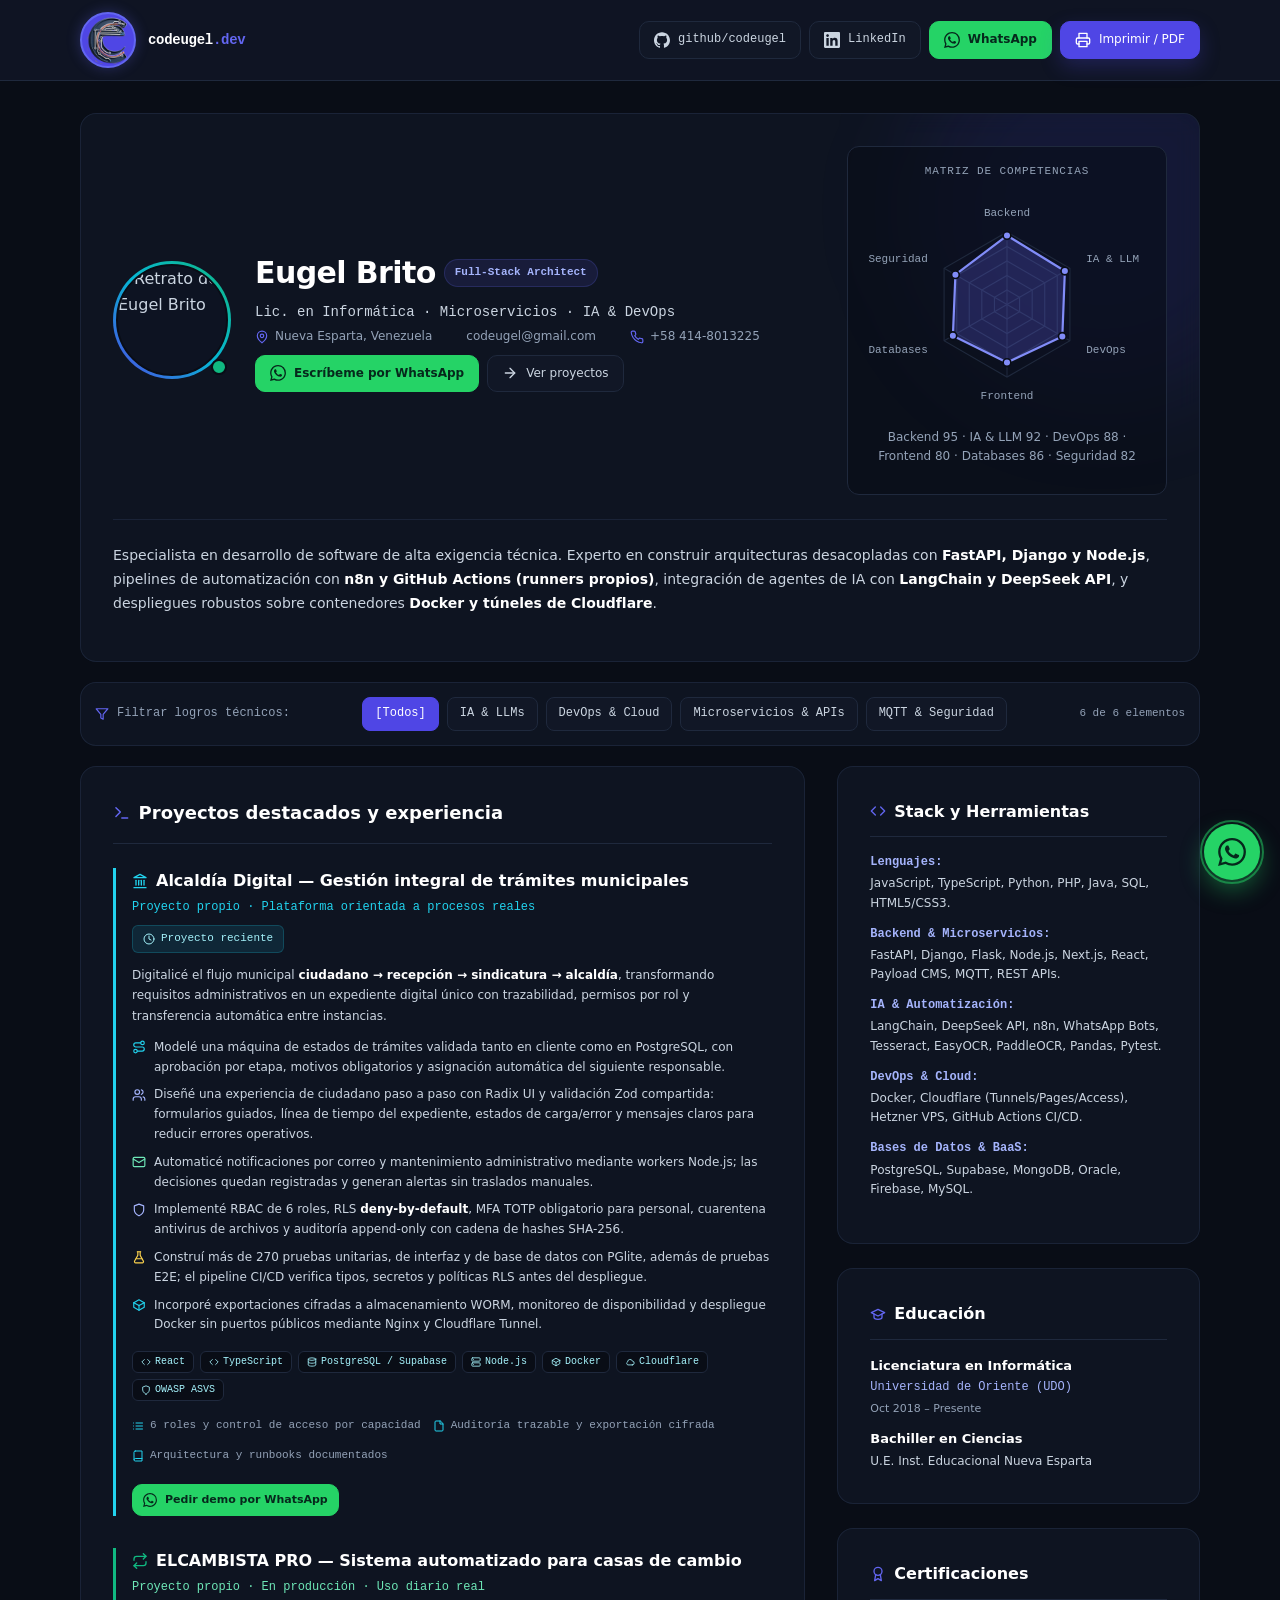
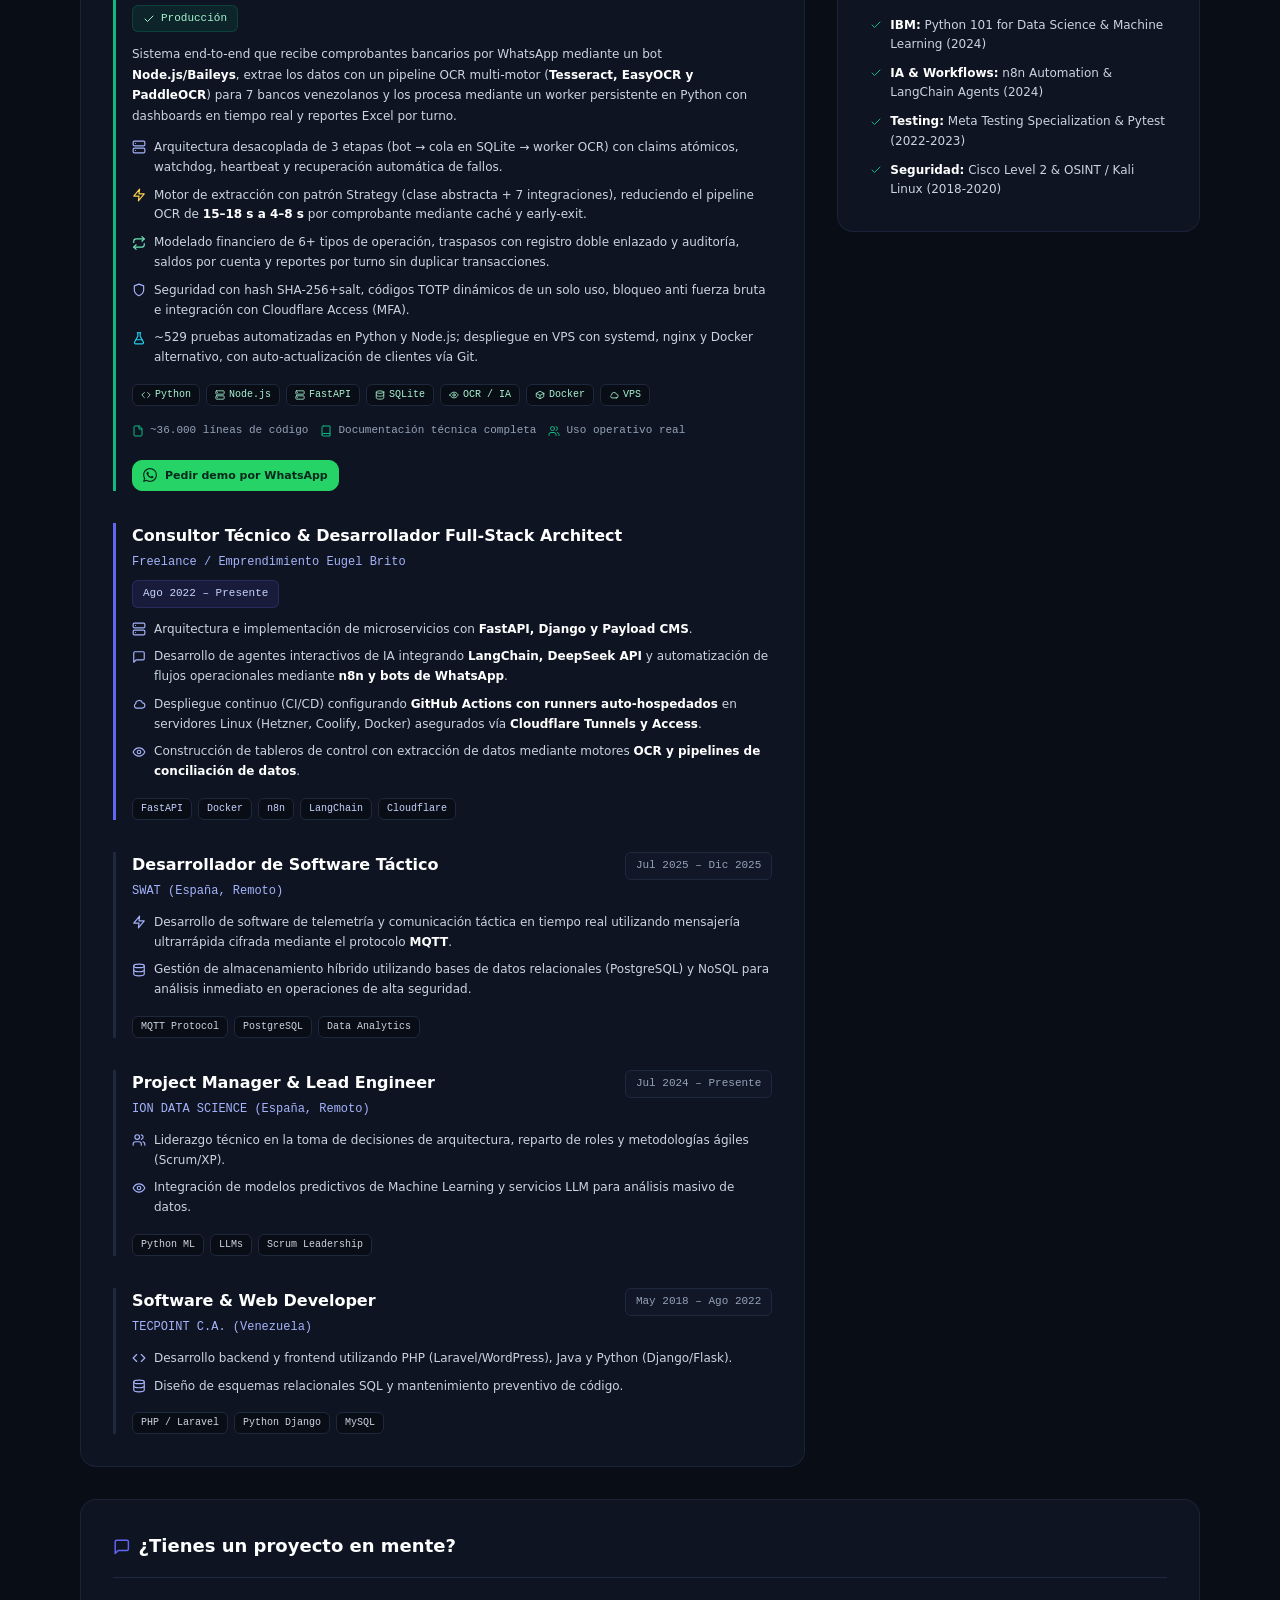
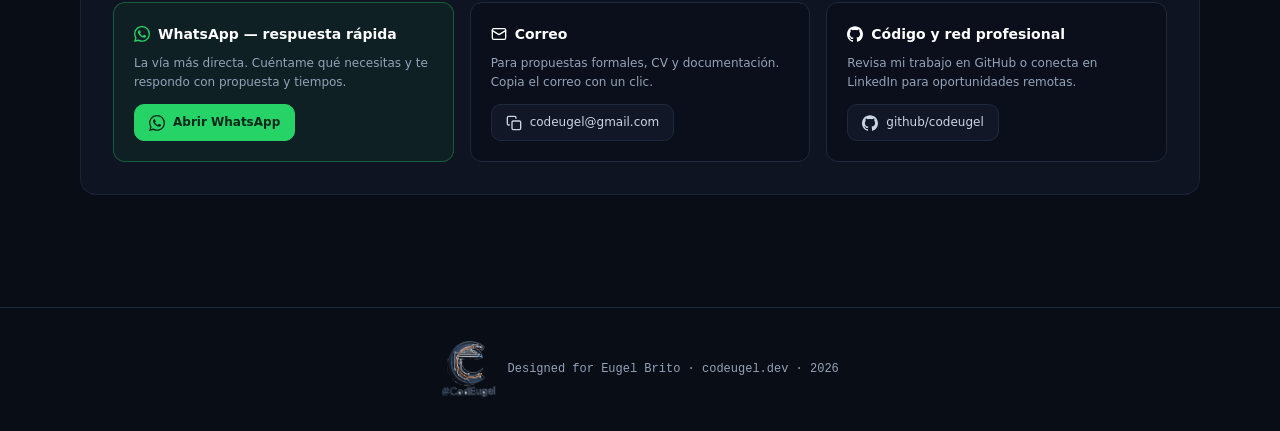
==== commit 04ba1143: "Match logo treatment and align footer mark Co-authored-by: arena-agent <297053741+arena-agent@users." ====
--- a/index.html
+++ b/index.html
@@ -439,8 +439,10 @@
   </main>
 
   <footer class="site-footer no-print">
-    <img class="footer-logo" src="assets/img/codeugel-logo.png" alt="Logo de Codeugel: isotipo electrónico y palabra #CodEugel" width="180" height="190" loading="lazy" decoding="async">
-    <p>Designed for Eugel Brito · <a href="https://codeugel.dev/">codeugel.dev</a> · <span id="year">2026</span></p>
+    <p>
+      <img class="footer-logo" src="assets/img/codeugel-logo.png" alt="Logo #CodEugel" width="56" height="59" loading="lazy" decoding="async">
+      <span>Designed for Eugel Brito · <a href="https://codeugel.dev/">codeugel.dev</a> · <span id="year">2026</span></span>
+    </p>
   </footer>
 
   <!-- Botón flotante de WhatsApp -->
--- a/assets/css/style.css
+++ b/assets/css/style.css
@@ -132,10 +132,14 @@
   display: grid;
   place-items: center;
   width: 3.5rem; height: 3.5rem;
-  overflow: visible;
+  overflow: hidden;
   flex-shrink: 0;
-}
-.brand-avatar img { position: relative; display: block; width: 100%; height: 100%; object-fit: contain; }
+  border: 2px solid var(--indigo);
+  border-radius: 50%;
+  background: var(--indigo-strong);
+  box-shadow: 0 0 14px rgba(99, 102, 241, 0.3);
+}
+.brand-avatar img { position: relative; display: block; width: 100%; height: 100%; padding: 0.12rem; object-fit: contain; }
 .brand-name {
   font-family: var(--font-mono);
   font-size: 0.875rem;
@@ -596,10 +600,6 @@
 
 /* ---------- Pie ---------- */
 .site-footer {
-  display: flex;
-  flex-direction: column;
-  align-items: center;
-  gap: 0.75rem;
   border-top: 1px solid var(--border);
   margin-top: 4rem;
   padding-block: 2rem;
@@ -608,13 +608,20 @@
   font-size: 0.75rem;
   color: var(--muted);
 }
+.site-footer p {
+  display: flex;
+  align-items: center;
+  justify-content: center;
+  gap: 0.65rem;
+  margin: 0;
+}
 .footer-logo {
   display: block;
-  width: clamp(8.5rem, 18vw, 10.5rem);
+  width: 3.5rem;
   height: auto;
   object-fit: contain;
-}
-.site-footer p { margin: 0; }
+  flex: 0 0 auto;
+}
 .site-footer a { color: var(--muted); text-decoration: none; }
 .site-footer a:hover { color: var(--text-strong); }
 
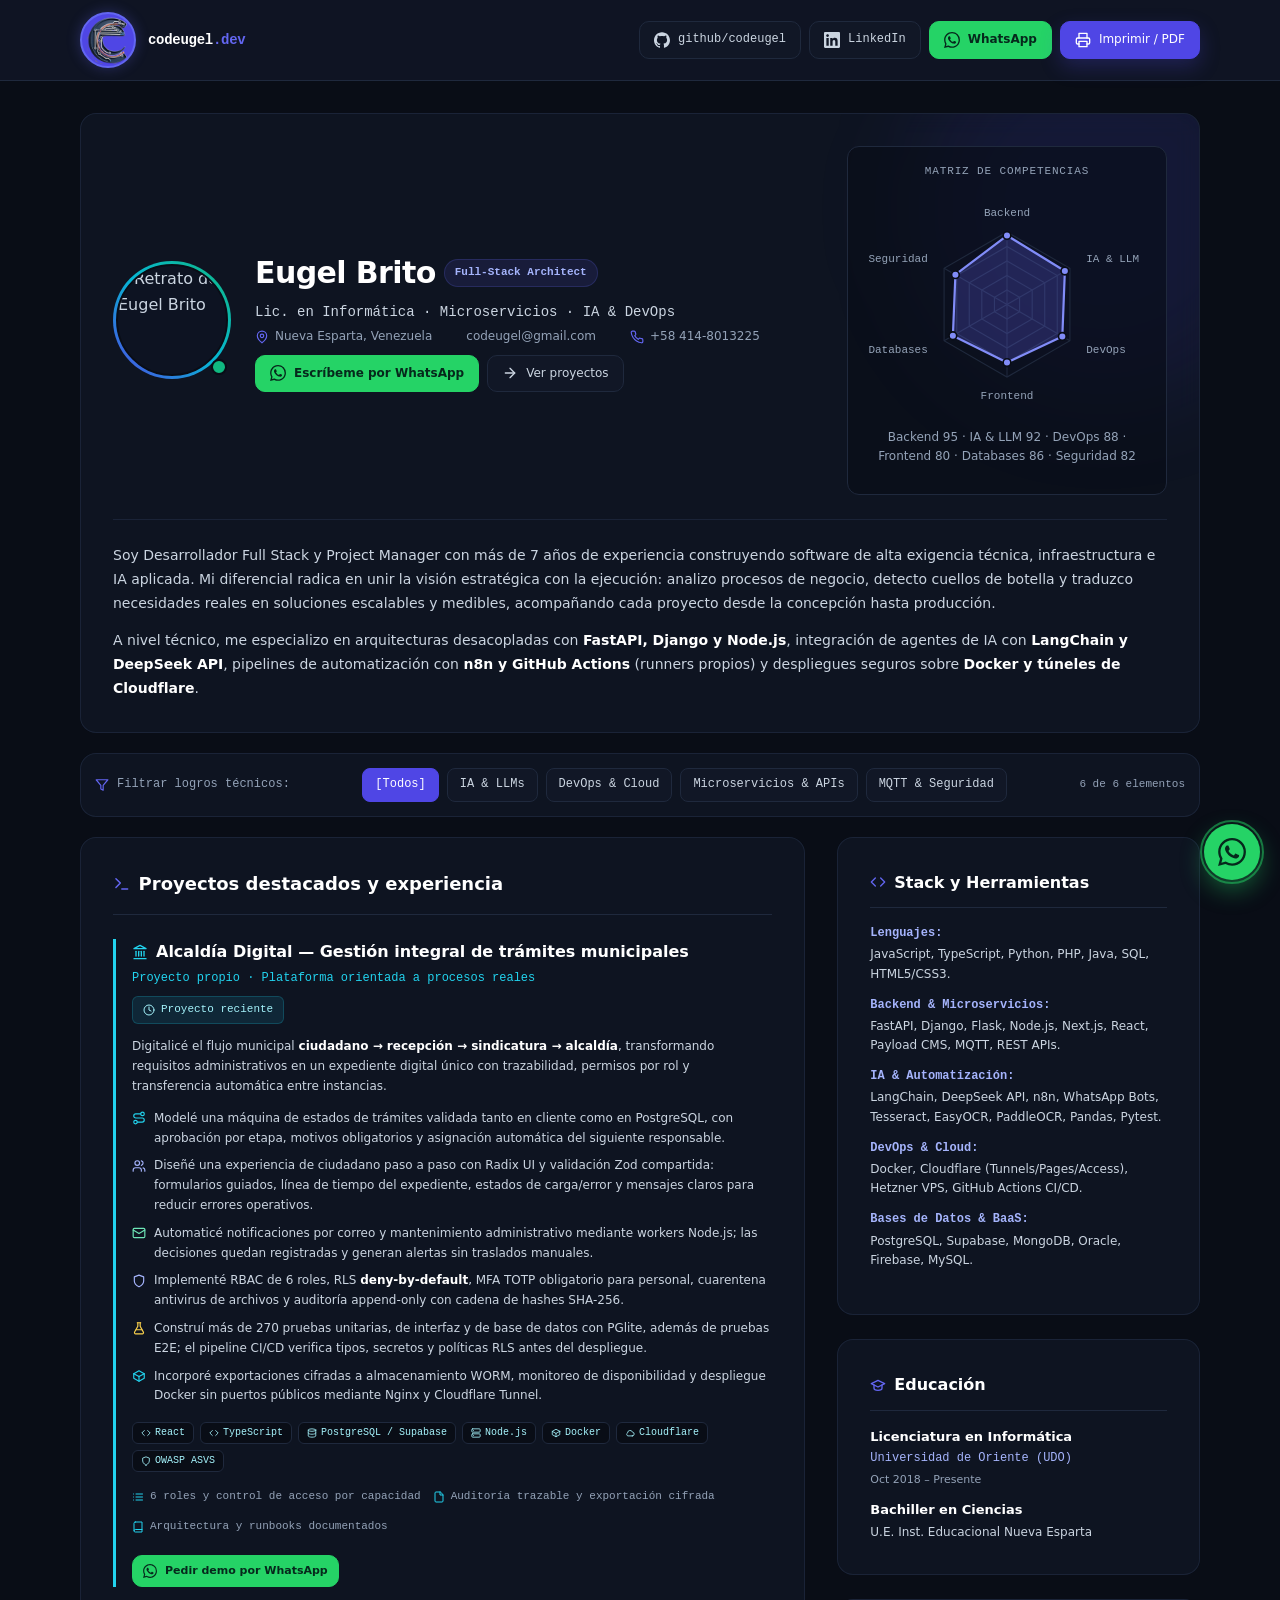
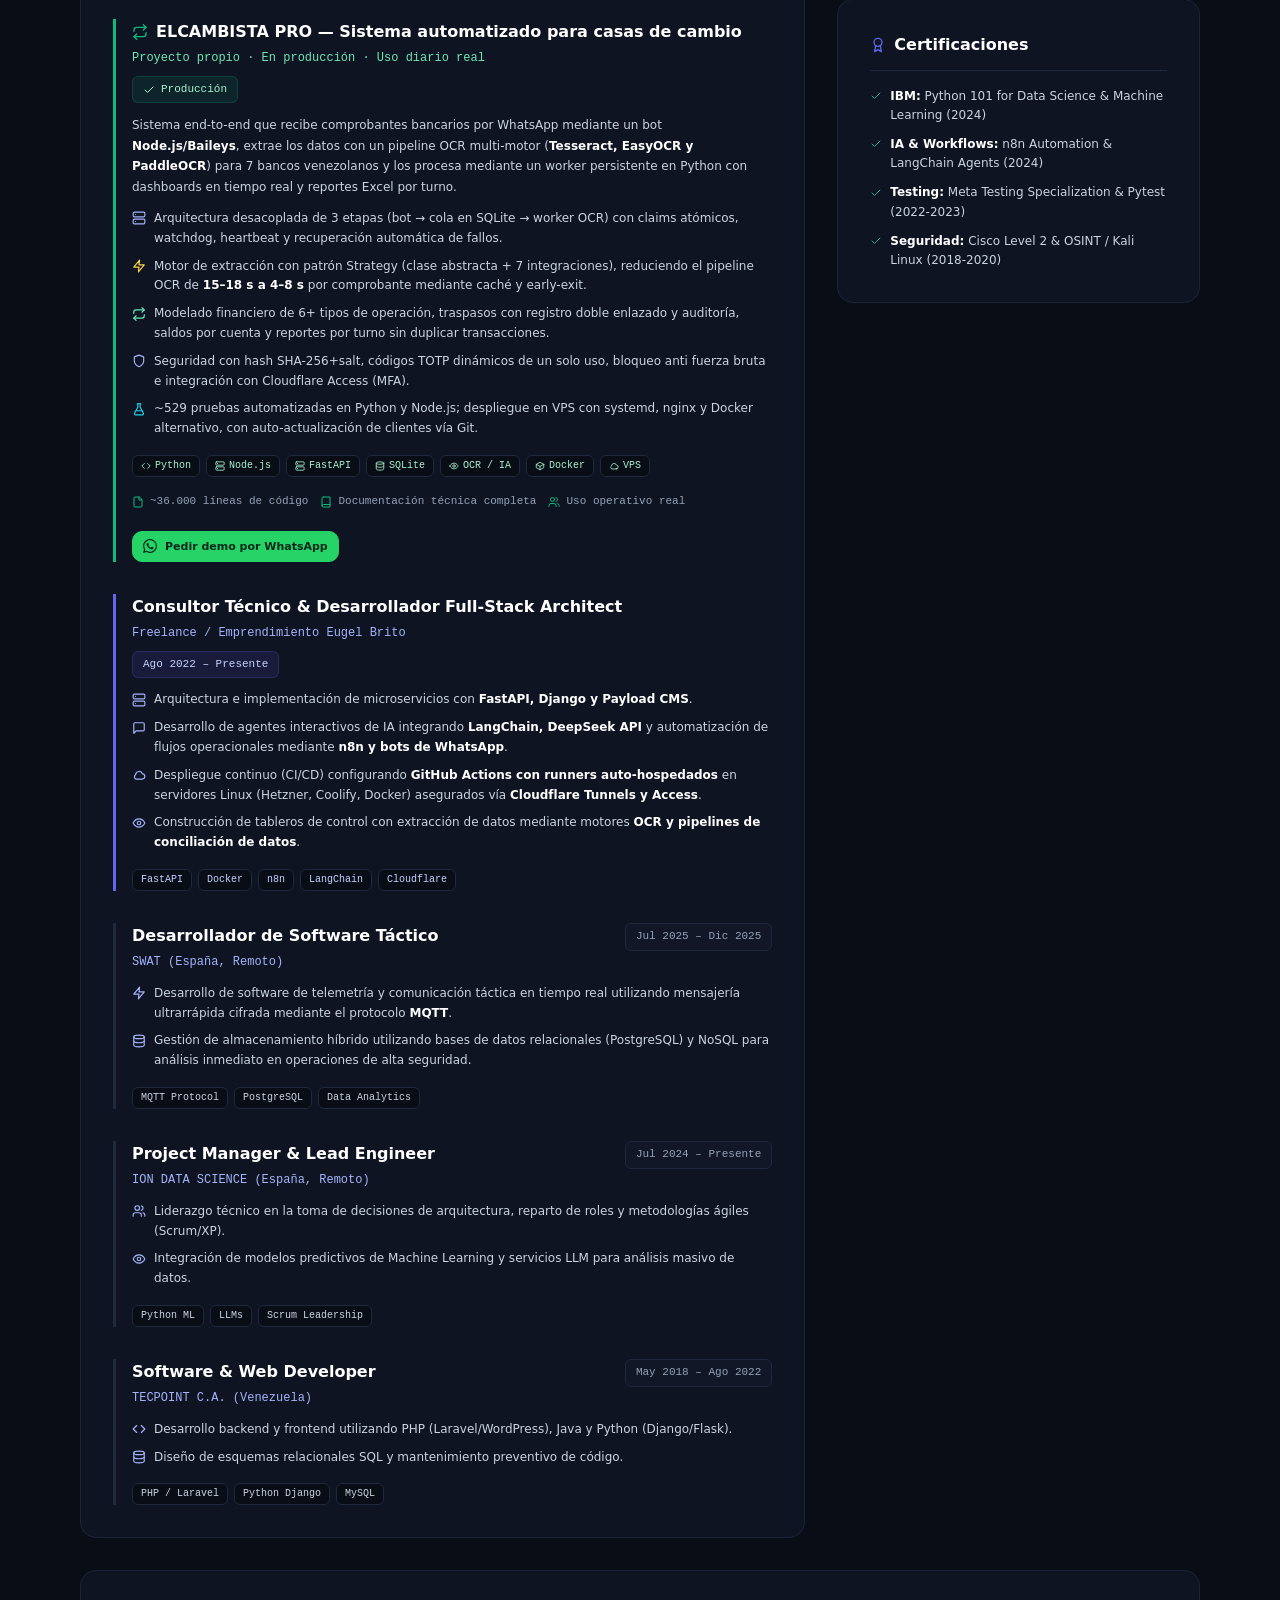
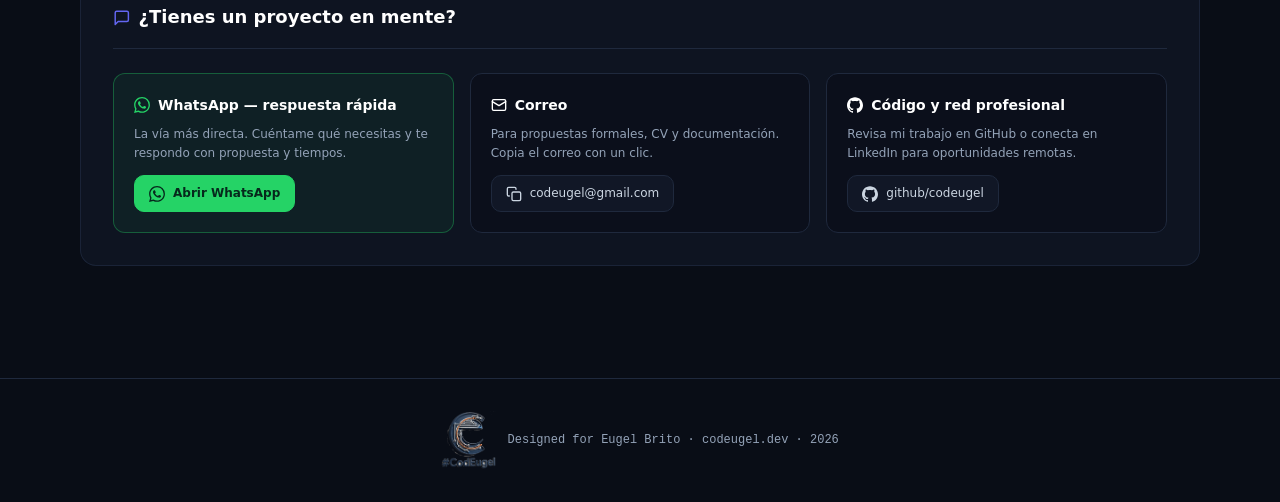
==== commit 04197fbf: "Update hero professional summary Co-authored-by: arena-agent <297053741+arena-agent@users.noreply.gi" ====
--- a/index.html
+++ b/index.html
@@ -168,12 +168,14 @@
         </div>
       </div>
 
-      <p class="hero-summary">
-        Especialista en desarrollo de software de alta exigencia técnica. Experto en construir arquitecturas desacopladas con
-        <strong>FastAPI, Django y Node.js</strong>, pipelines de automatización con <strong>n8n y GitHub Actions (runners propios)</strong>,
-        integración de agentes de IA con <strong>LangChain y DeepSeek API</strong>, y despliegues robustos sobre contenedores
-        <strong>Docker y túneles de Cloudflare</strong>.
-      </p>
+      <div class="hero-summary">
+        <p>
+          Soy Desarrollador Full Stack y Project Manager con más de 7 años de experiencia construyendo software de alta exigencia técnica, infraestructura e IA aplicada. Mi diferencial radica en unir la visión estratégica con la ejecución: analizo procesos de negocio, detecto cuellos de botella y traduzco necesidades reales en soluciones escalables y medibles, acompañando cada proyecto desde la concepción hasta producción.
+        </p>
+        <p>
+          A nivel técnico, me especializo en arquitecturas desacopladas con <strong>FastAPI, Django y Node.js</strong>, integración de agentes de IA con <strong>LangChain y DeepSeek API</strong>, pipelines de automatización con <strong>n8n y GitHub Actions</strong> (runners propios) y despliegues seguros sobre <strong>Docker y túneles de Cloudflare</strong>.
+        </p>
+      </div>
     </section>
 
     <!-- Filtros -->
--- a/assets/css/style.css
+++ b/assets/css/style.css
@@ -318,6 +318,8 @@
   line-height: 1.7;
   color: var(--text);
 }
+.hero-summary p { margin: 0; }
+.hero-summary p + p { margin-top: 0.85rem; }
 .hero-summary strong { color: var(--text-strong); }
 
 /* ---------- Radar ---------- */
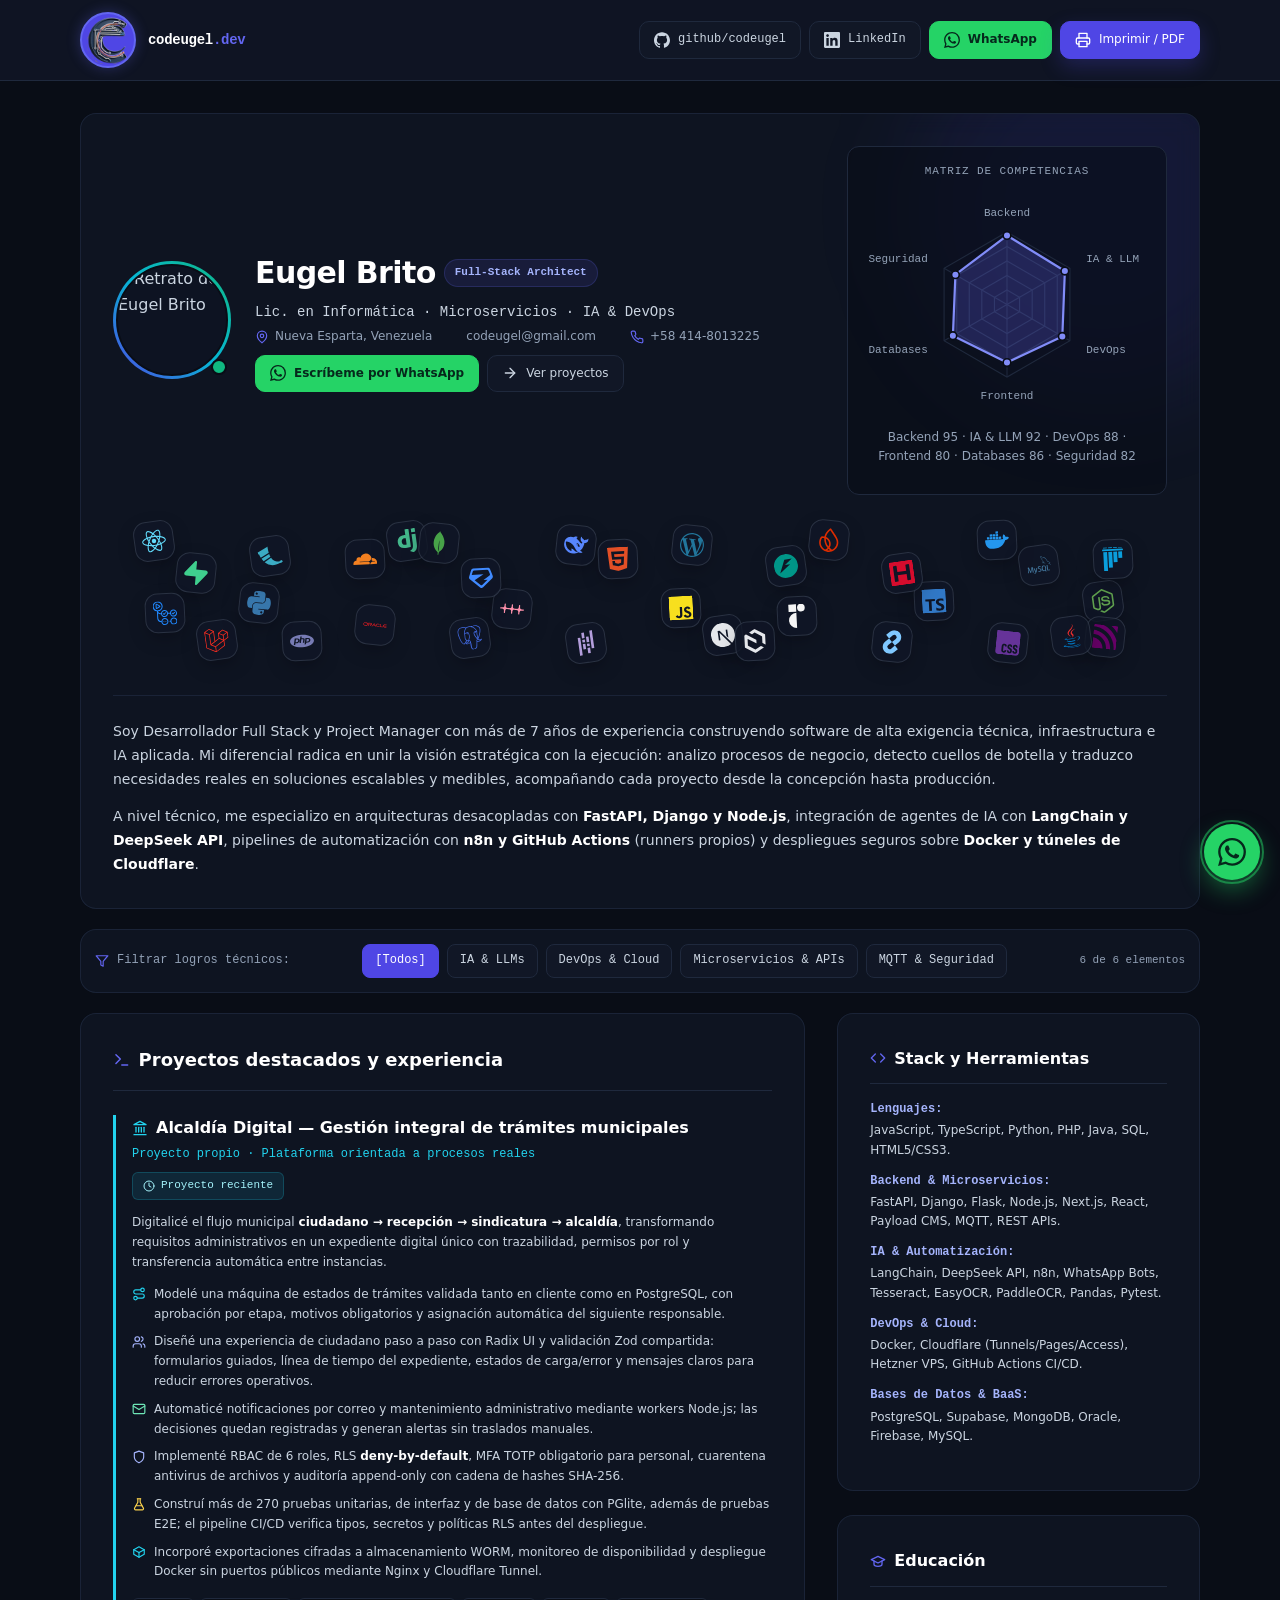
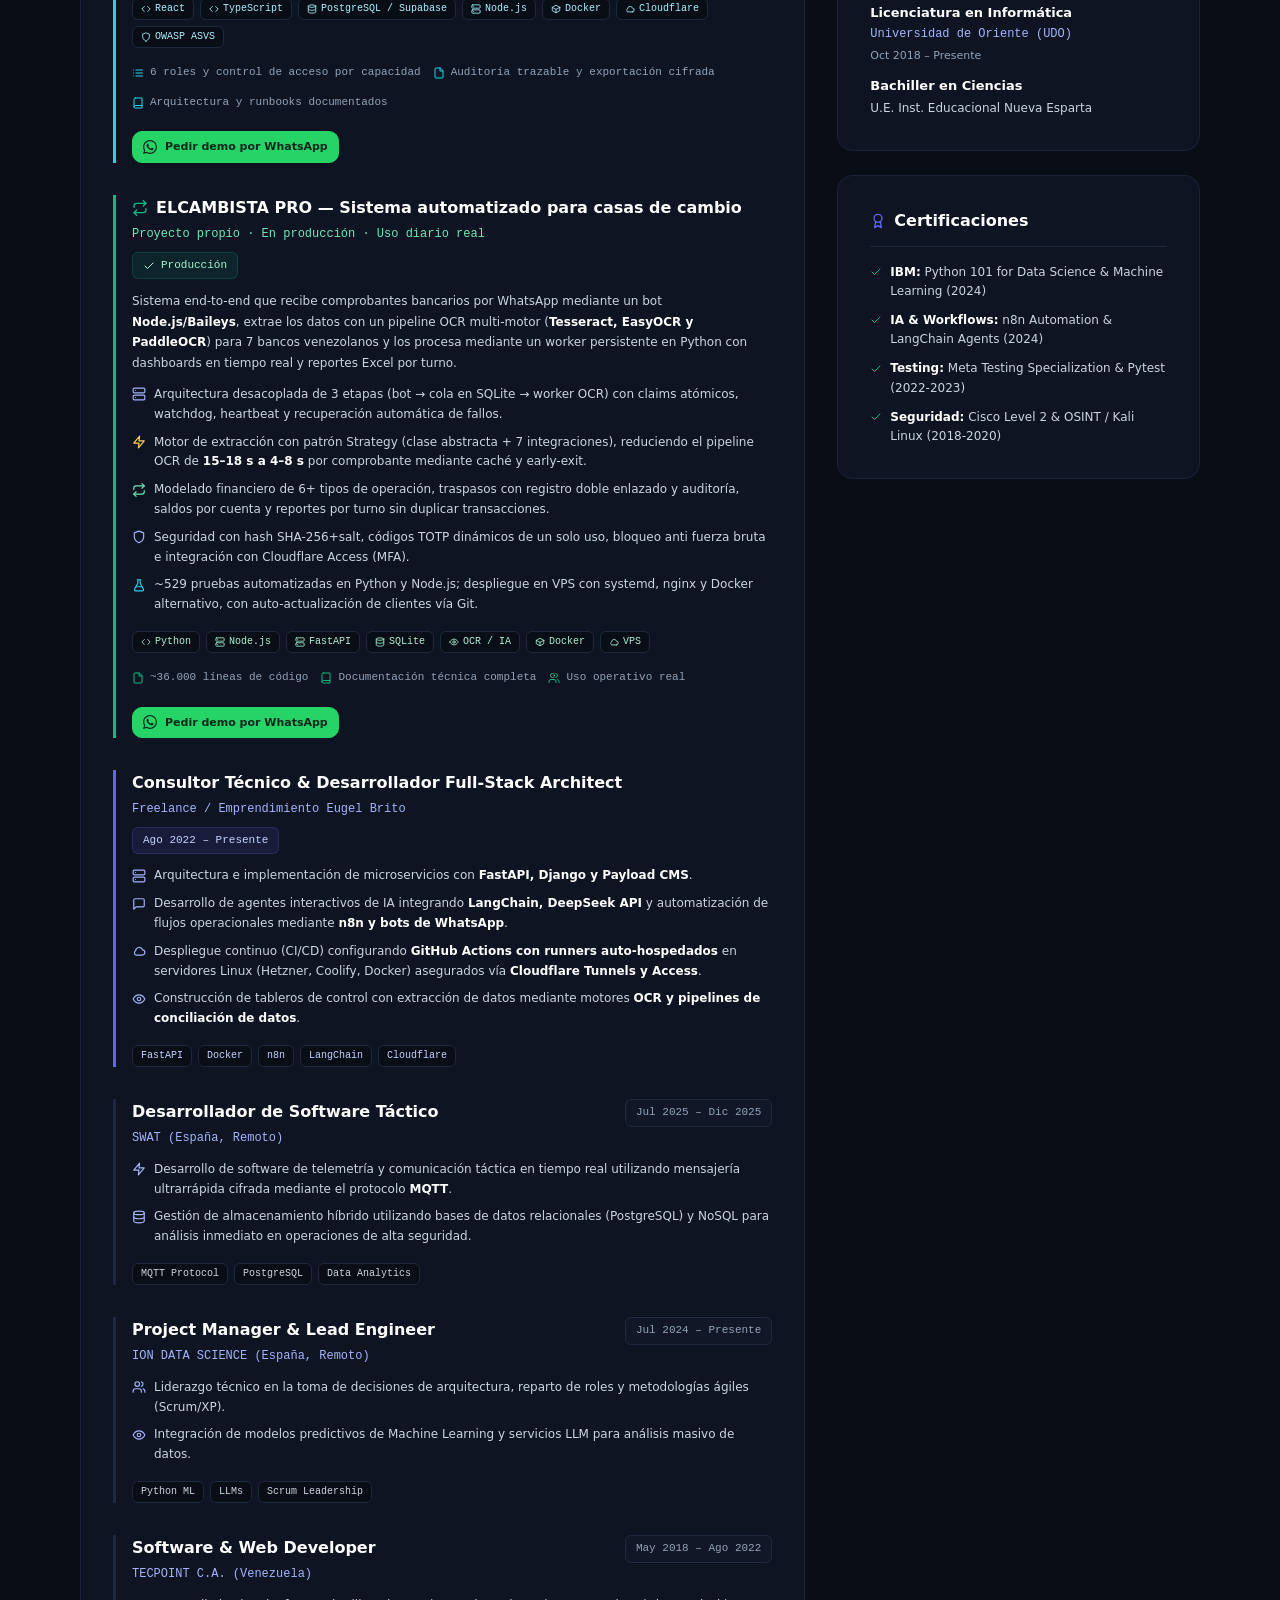
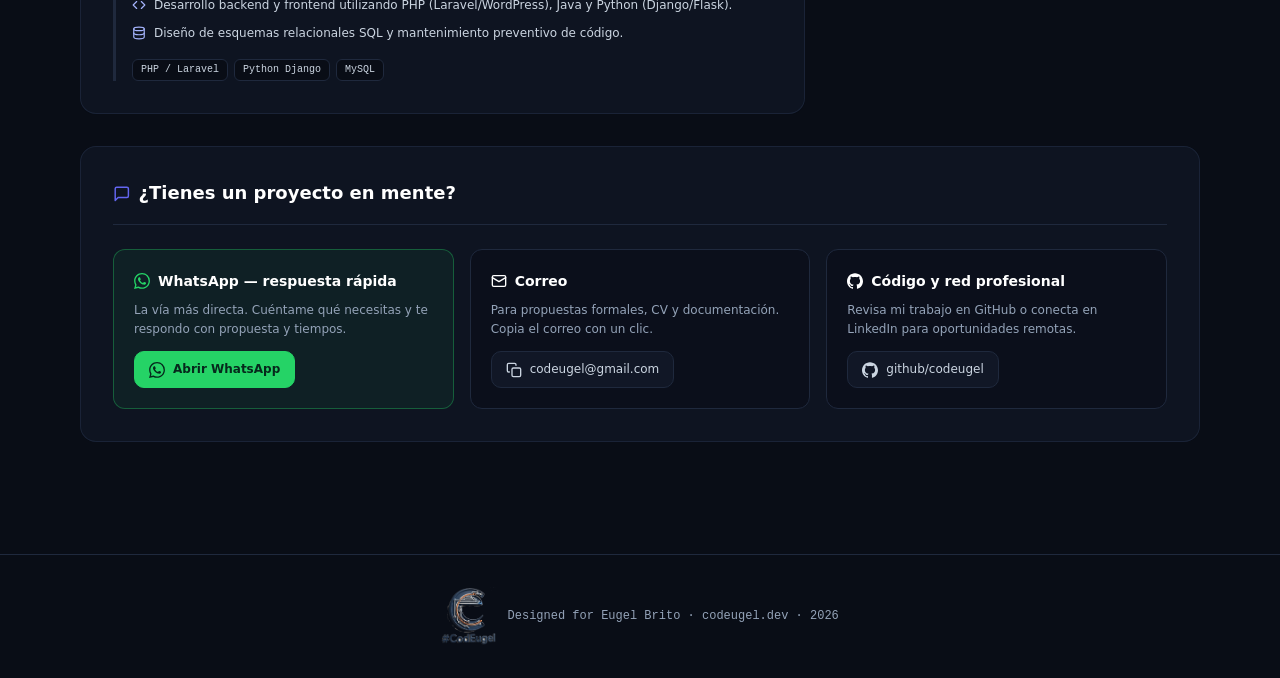
==== commit cf5e646a: "Add scattered interactive technology logo cloud Co-authored-by: arena-agent <297053741+arena-agent@u" ====
--- a/index.html
+++ b/index.html
@@ -168,6 +168,43 @@
         </div>
       </div>
 
+      <div class="tech-cloud" role="group" aria-label="Logos de las tecnologías y frameworks que utilizo">
+        <span class="tech-float tech-float--01" role="img" aria-label="React" title="React"><img src="assets/img/tech-logos/react.svg" alt="" width="24" height="24" loading="lazy" decoding="async"></span>
+        <span class="tech-float tech-float--02" role="img" aria-label="Python" title="Python"><img src="assets/img/tech-logos/python.svg" alt="" width="24" height="24" loading="lazy" decoding="async"></span>
+        <span class="tech-float tech-float--03" role="img" aria-label="Cloudflare" title="Cloudflare"><img src="assets/img/tech-logos/cloudflare.svg" alt="" width="24" height="24" loading="lazy" decoding="async"></span>
+        <span class="tech-float tech-float--04" role="img" aria-label="PostgreSQL" title="PostgreSQL"><img src="assets/img/tech-logos/postgresql.svg" alt="" width="24" height="24" loading="lazy" decoding="async"></span>
+        <span class="tech-float tech-float--05" role="img" aria-label="DeepSeek" title="DeepSeek"><img src="assets/img/tech-logos/deepseek.svg" alt="" width="24" height="24" loading="lazy" decoding="async"></span>
+        <span class="tech-float tech-float--06" role="img" aria-label="JavaScript" title="JavaScript"><img src="assets/img/tech-logos/javascript.svg" alt="" width="24" height="24" loading="lazy" decoding="async"></span>
+        <span class="tech-float tech-float--07" role="img" aria-label="FastAPI" title="FastAPI"><img src="assets/img/tech-logos/fastapi.svg" alt="" width="24" height="24" loading="lazy" decoding="async"></span>
+        <span class="tech-float tech-float--08" role="img" aria-label="LangChain" title="LangChain"><img src="assets/img/tech-logos/langchain.svg" alt="" width="24" height="24" loading="lazy" decoding="async"></span>
+        <span class="tech-float tech-float--09" role="img" aria-label="Docker" title="Docker"><img src="assets/img/tech-logos/docker.svg" alt="" width="24" height="24" loading="lazy" decoding="async"></span>
+        <span class="tech-float tech-float--10" role="img" aria-label="Node.js" title="Node.js"><img src="assets/img/tech-logos/nodejs.svg" alt="" width="24" height="24" loading="lazy" decoding="async"></span>
+        <span class="tech-float tech-float--11" role="img" aria-label="Supabase" title="Supabase"><img src="assets/img/tech-logos/supabase.svg" alt="" width="24" height="24" loading="lazy" decoding="async"></span>
+        <span class="tech-float tech-float--12" role="img" aria-label="PHP" title="PHP"><img src="assets/img/tech-logos/php.svg" alt="" width="24" height="24" loading="lazy" decoding="async"></span>
+        <span class="tech-float tech-float--13" role="img" aria-label="Django" title="Django"><img src="assets/img/tech-logos/django.svg" alt="" width="24" height="24" loading="lazy" decoding="async"></span>
+        <span class="tech-float tech-float--14" role="img" aria-label="n8n" title="n8n"><img src="assets/img/tech-logos/n8n.svg" alt="" width="24" height="24" loading="lazy" decoding="async"></span>
+        <span class="tech-float tech-float--15" role="img" aria-label="HTML5" title="HTML5"><img src="assets/img/tech-logos/html5.svg" alt="" width="24" height="24" loading="lazy" decoding="async"></span>
+        <span class="tech-float tech-float--16" role="img" aria-label="Next.js" title="Next.js"><img src="assets/img/tech-logos/nextjs.svg" alt="" width="24" height="24" loading="lazy" decoding="async"></span>
+        <span class="tech-float tech-float--17" role="img" aria-label="Firebase" title="Firebase"><img src="assets/img/tech-logos/firebase.svg" alt="" width="24" height="24" loading="lazy" decoding="async"></span>
+        <span class="tech-float tech-float--18" role="img" aria-label="TypeScript" title="TypeScript"><img src="assets/img/tech-logos/typescript.svg" alt="" width="24" height="24" loading="lazy" decoding="async"></span>
+        <span class="tech-float tech-float--19" role="img" aria-label="MySQL" title="MySQL"><img src="assets/img/tech-logos/mysql.svg" alt="" width="24" height="24" loading="lazy" decoding="async"></span>
+        <span class="tech-float tech-float--20" role="img" aria-label="MQTT" title="MQTT"><img src="assets/img/tech-logos/mqtt.svg" alt="" width="24" height="24" loading="lazy" decoding="async"></span>
+        <span class="tech-float tech-float--21" role="img" aria-label="GitHub Actions" title="GitHub Actions"><img src="assets/img/tech-logos/github-actions.svg" alt="" width="24" height="24" loading="lazy" decoding="async"></span>
+        <span class="tech-float tech-float--22" role="img" aria-label="Flask" title="Flask"><img src="assets/img/tech-logos/flask.svg" alt="" width="24" height="24" loading="lazy" decoding="async"></span>
+        <span class="tech-float tech-float--23" role="img" aria-label="Oracle" title="Oracle"><img src="assets/img/tech-logos/oracle.svg" alt="" width="24" height="24" loading="lazy" decoding="async"></span>
+        <span class="tech-float tech-float--24" role="img" aria-label="Zod" title="Zod"><img src="assets/img/tech-logos/zod.svg" alt="" width="24" height="24" loading="lazy" decoding="async"></span>
+        <span class="tech-float tech-float--25" role="img" aria-label="Pandas" title="Pandas"><img src="assets/img/tech-logos/pandas.svg" alt="" width="24" height="24" loading="lazy" decoding="async"></span>
+        <span class="tech-float tech-float--26" role="img" aria-label="WordPress" title="WordPress"><img src="assets/img/tech-logos/wordpress.svg" alt="" width="24" height="24" loading="lazy" decoding="async"></span>
+        <span class="tech-float tech-float--27" role="img" aria-label="Radix UI" title="Radix UI"><img src="assets/img/tech-logos/radix-ui.svg" alt="" width="24" height="24" loading="lazy" decoding="async"></span>
+        <span class="tech-float tech-float--28" role="img" aria-label="Hetzner" title="Hetzner"><img src="assets/img/tech-logos/hetzner.svg" alt="" width="24" height="24" loading="lazy" decoding="async"></span>
+        <span class="tech-float tech-float--29" role="img" aria-label="CSS" title="CSS"><img src="assets/img/tech-logos/css3.svg" alt="" width="24" height="24" loading="lazy" decoding="async"></span>
+        <span class="tech-float tech-float--30" role="img" aria-label="Pytest" title="Pytest"><img src="assets/img/tech-logos/pytest.svg" alt="" width="24" height="24" loading="lazy" decoding="async"></span>
+        <span class="tech-float tech-float--31" role="img" aria-label="Laravel" title="Laravel"><img src="assets/img/tech-logos/laravel.svg" alt="" width="24" height="24" loading="lazy" decoding="async"></span>
+        <span class="tech-float tech-float--32" role="img" aria-label="MongoDB" title="MongoDB"><img src="assets/img/tech-logos/mongodb.svg" alt="" width="24" height="24" loading="lazy" decoding="async"></span>
+        <span class="tech-float tech-float--33" role="img" aria-label="Payload CMS" title="Payload CMS"><img src="assets/img/tech-logos/payloadcms.svg" alt="" width="24" height="24" loading="lazy" decoding="async"></span>
+        <span class="tech-float tech-float--34" role="img" aria-label="Java" title="Java"><img src="assets/img/tech-logos/java.svg" alt="" width="24" height="24" loading="lazy" decoding="async"></span>
+      </div>
+
       <div class="hero-summary">
         <p>
           Soy Desarrollador Full Stack y Project Manager con más de 7 años de experiencia construyendo software de alta exigencia técnica, infraestructura e IA aplicada. Mi diferencial radica en unir la visión estratégica con la ejecución: analizo procesos de negocio, detecto cuellos de botella y traduzco necesidades reales en soluciones escalables y medibles, acompañando cada proyecto desde la concepción hasta producción.
--- a/assets/css/style.css
+++ b/assets/css/style.css
@@ -247,6 +247,118 @@
 .hero-profile { display: flex; flex-direction: column; gap: 1.5rem; }
 @media (min-width: 640px) { .hero-profile { flex-direction: row; align-items: center; } }
 
+/* ---------- Nube dispersa de logos tecnológicos ---------- */
+.tech-cloud {
+  position: relative;
+  height: 10rem;
+  margin: 1rem 0 0.5rem;
+  isolation: isolate;
+}
+.tech-float {
+  position: absolute;
+  display: grid;
+  place-items: center;
+  width: 2.5rem;
+  height: 2.5rem;
+  border: 1px solid rgba(148, 163, 184, 0.2);
+  border-radius: 0.8rem;
+  background: rgba(17, 23, 38, 0.82);
+  box-shadow: 0 7px 18px rgba(0, 0, 0, 0.2);
+  transform: rotate(var(--logo-tilt, 0deg));
+  transition: transform 180ms ease, border-color 180ms ease, box-shadow 180ms ease, background-color 180ms ease;
+  z-index: 1;
+}
+.tech-float img {
+  display: block;
+  width: 1.45rem;
+  height: 1.45rem;
+  object-fit: contain;
+}
+.tech-float:hover {
+  z-index: 5;
+  transform: translateY(-4px) scale(1.65) rotate(0deg);
+  border-color: rgba(99, 102, 241, 0.75);
+  background: rgba(31, 41, 61, 0.98);
+  box-shadow: 0 12px 28px rgba(0, 0, 0, 0.4), 0 0 18px rgba(99, 102, 241, 0.22);
+}
+.tech-float:nth-child(3n + 1) { --logo-tilt: -8deg; }
+.tech-float:nth-child(3n + 2) { --logo-tilt: 6deg; }
+.tech-float:nth-child(3n) { --logo-tilt: -3deg; }
+.tech-float--01 { left: 2%; top: 10px; }
+.tech-float--02 { left: 12%; top: 72px; }
+.tech-float--03 { left: 22%; top: 28px; }
+.tech-float--04 { left: 32%; top: 107px; }
+.tech-float--05 { left: 42%; top: 14px; }
+.tech-float--06 { left: 52%; top: 77px; }
+.tech-float--07 { left: 62%; top: 35px; }
+.tech-float--08 { left: 72%; top: 111px; }
+.tech-float--09 { left: 82%; top: 9px; }
+.tech-float--10 { left: 92%; top: 70px; }
+.tech-float--11 { left: 6%; top: 42px; }
+.tech-float--12 { left: 16%; top: 110px; }
+.tech-float--13 { left: 26%; top: 10px; }
+.tech-float--14 { left: 36%; top: 78px; }
+.tech-float--15 { left: 46%; top: 28px; }
+.tech-float--16 { left: 56%; top: 104px; }
+.tech-float--17 { left: 66%; top: 9px; }
+.tech-float--18 { left: 76%; top: 70px; }
+.tech-float--19 { left: 86%; top: 34px; }
+.tech-float--20 { right: 4%; top: 106px; }
+.tech-float--21 { left: 3%; top: 82px; }
+.tech-float--22 { left: 13%; top: 25px; }
+.tech-float--23 { left: 23%; top: 94px; }
+.tech-float--24 { left: 33%; top: 47px; }
+.tech-float--25 { left: 43%; top: 112px; }
+.tech-float--26 { left: 53%; top: 14px; }
+.tech-float--27 { left: 63%; top: 85px; }
+.tech-float--28 { left: 73%; top: 42px; }
+.tech-float--29 { left: 83%; top: 112px; }
+.tech-float--30 { left: 93%; top: 28px; }
+.tech-float--31 { left: 8%; top: 109px; }
+.tech-float--32 { left: 29%; top: 12px; }
+.tech-float--33 { left: 59%; top: 110px; }
+.tech-float--34 { left: 89%; top: 105px; }
+
+@media (max-width: 640px) {
+  .tech-cloud { height: 17rem; margin-top: 0.75rem; }
+  .tech-float { width: 2rem; height: 2rem; border-radius: 0.65rem; }
+  .tech-float img { width: 1.2rem; height: 1.2rem; }
+  .tech-float--01 { left: 3%; top: 8px; }
+  .tech-float--02 { left: 20%; top: 25px; }
+  .tech-float--03 { left: 38%; top: 3px; }
+  .tech-float--04 { left: 56%; top: 17px; }
+  .tech-float--05 { left: 74%; top: 7px; }
+  .tech-float--06 { right: 11%; left: auto; top: 27px; }
+  .tech-float--07 { left: 8%; top: 51px; }
+  .tech-float--08 { left: 26%; top: 36px; }
+  .tech-float--09 { left: 44%; top: 58px; }
+  .tech-float--10 { left: 62%; top: 42px; }
+  .tech-float--11 { left: 80%; top: 61px; }
+  .tech-float--12 { left: 2%; top: 82px; }
+  .tech-float--13 { left: 19%; top: 92px; }
+  .tech-float--14 { left: 37%; top: 78px; }
+  .tech-float--15 { left: 55%; top: 103px; }
+  .tech-float--16 { left: 73%; top: 86px; }
+  .tech-float--17 { right: 12%; left: auto; top: 112px; }
+  .tech-float--18 { left: 8%; top: 126px; }
+  .tech-float--19 { left: 26%; top: 120px; }
+  .tech-float--20 { left: 44%; top: 145px; }
+  .tech-float--21 { left: 62%; top: 130px; }
+  .tech-float--22 { left: 80%; top: 158px; }
+  .tech-float--23 { left: 2%; top: 172px; }
+  .tech-float--24 { left: 20%; top: 156px; }
+  .tech-float--25 { left: 38%; top: 184px; }
+  .tech-float--26 { left: 56%; top: 171px; }
+  .tech-float--27 { left: 74%; top: 197px; }
+  .tech-float--28 { right: 12%; left: auto; top: 181px; }
+  .tech-float--29 { left: 8%; top: 213px; }
+  .tech-float--30 { left: 26%; top: 199px; }
+  .tech-float--31 { left: 44%; top: 225px; }
+  .tech-float--32 { left: 62%; top: 209px; }
+  .tech-float--33 { left: 80%; top: 238px; }
+  .tech-float--34 { left: 2%; top: 230px; }
+}
+
 .avatar-wrap { position: relative; flex-shrink: 0; }
 .avatar-ring {
   position: relative;
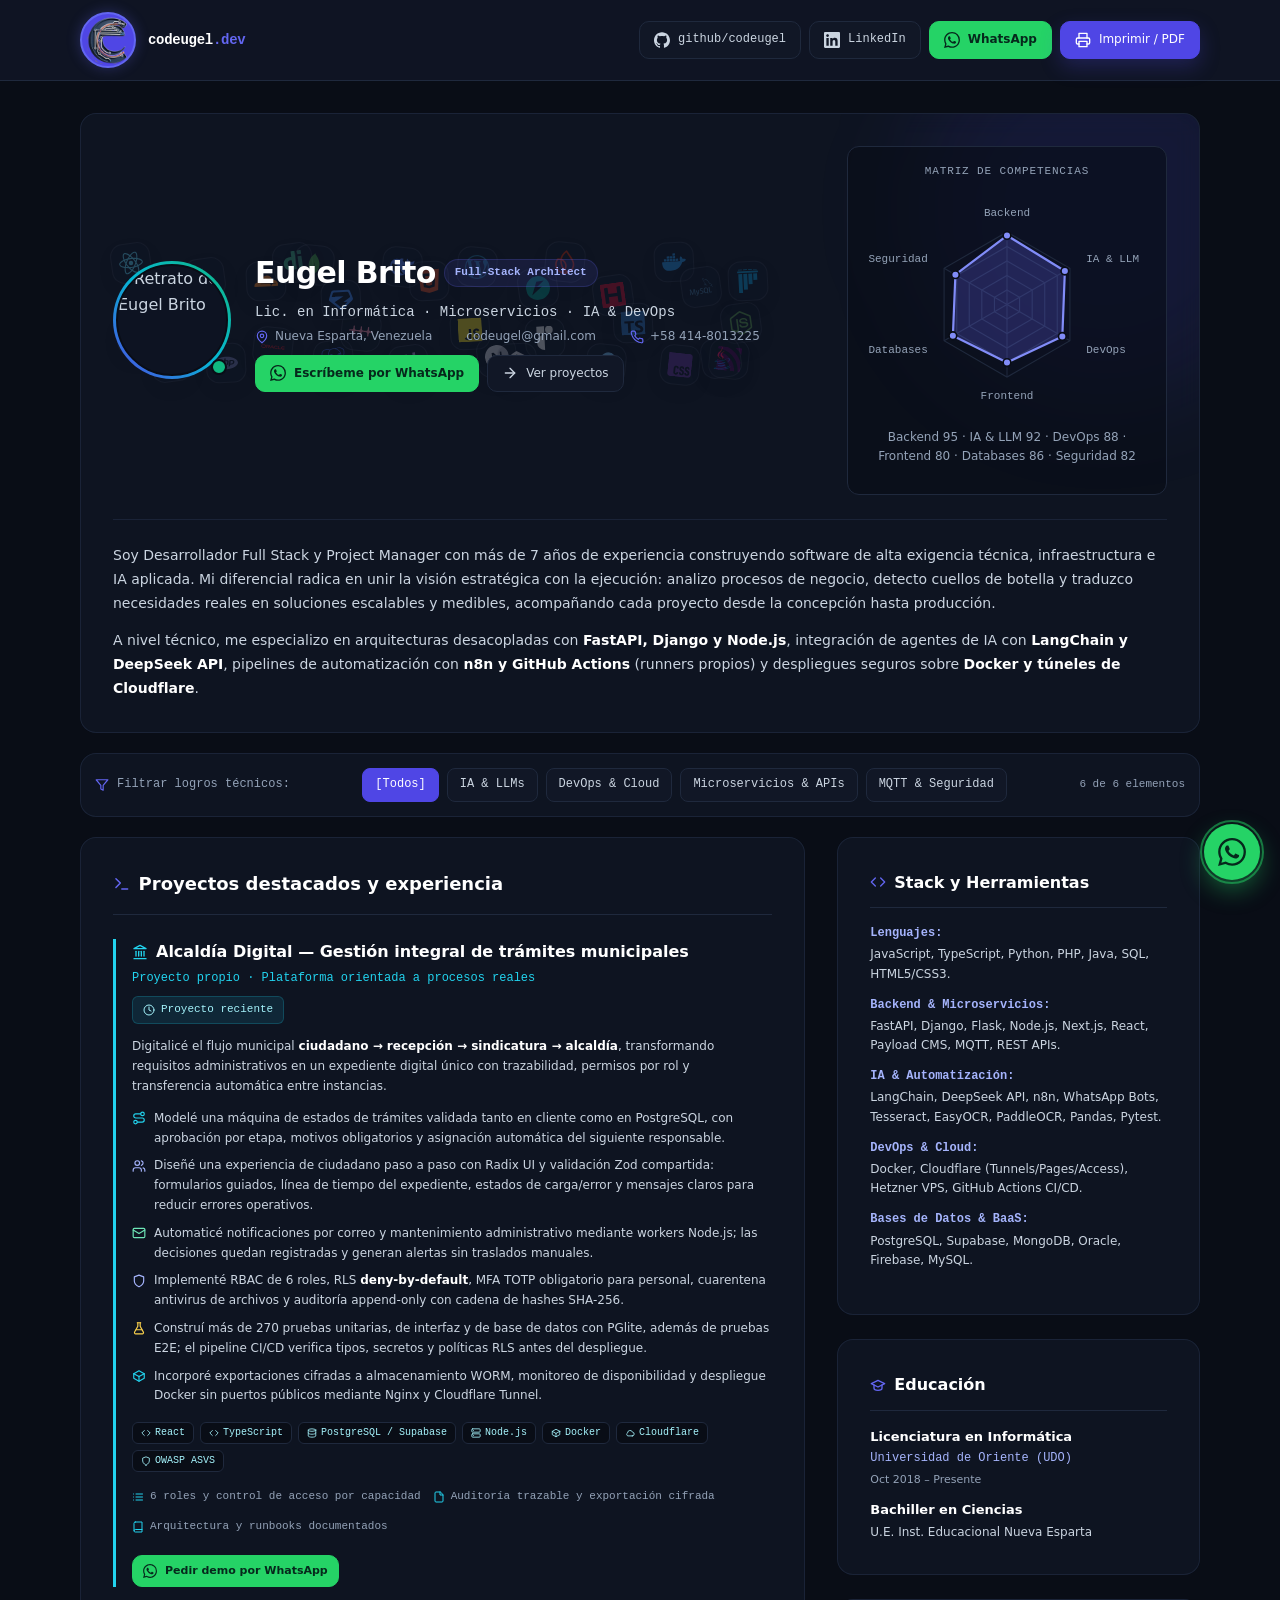
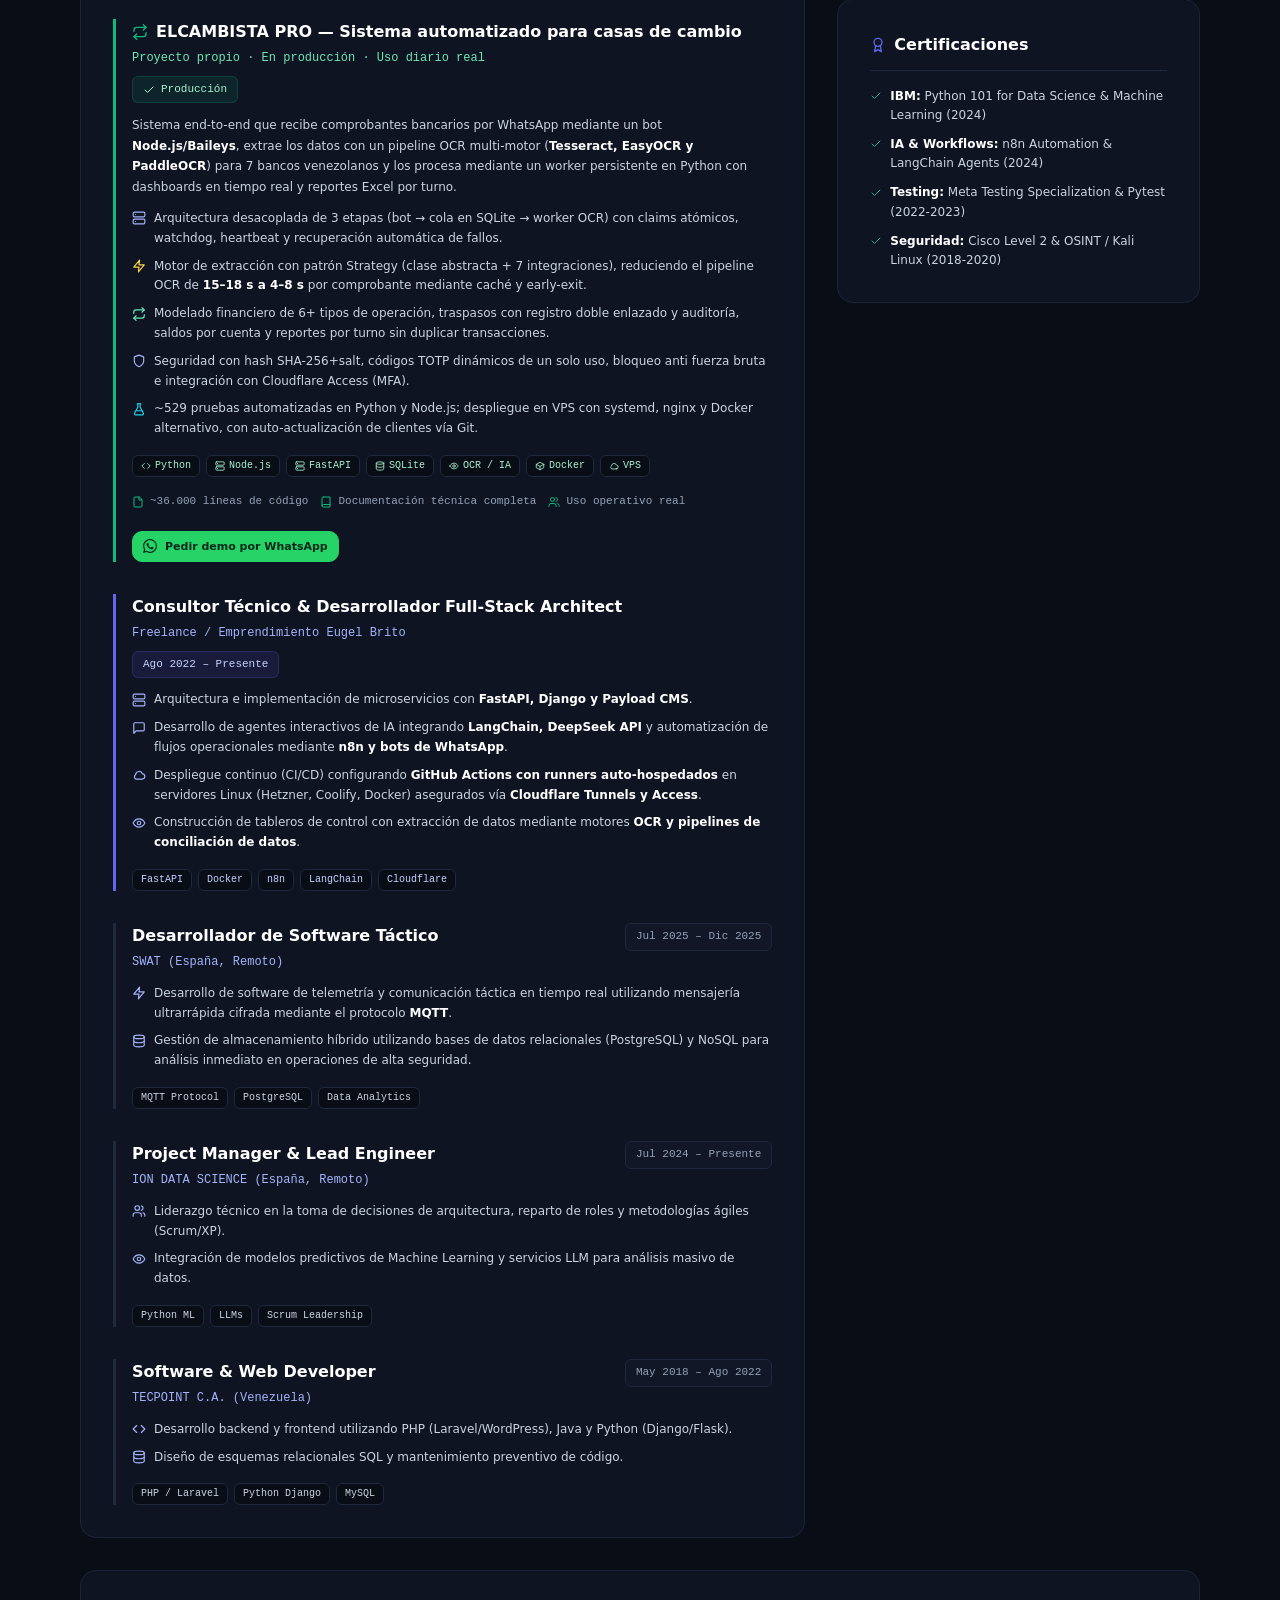
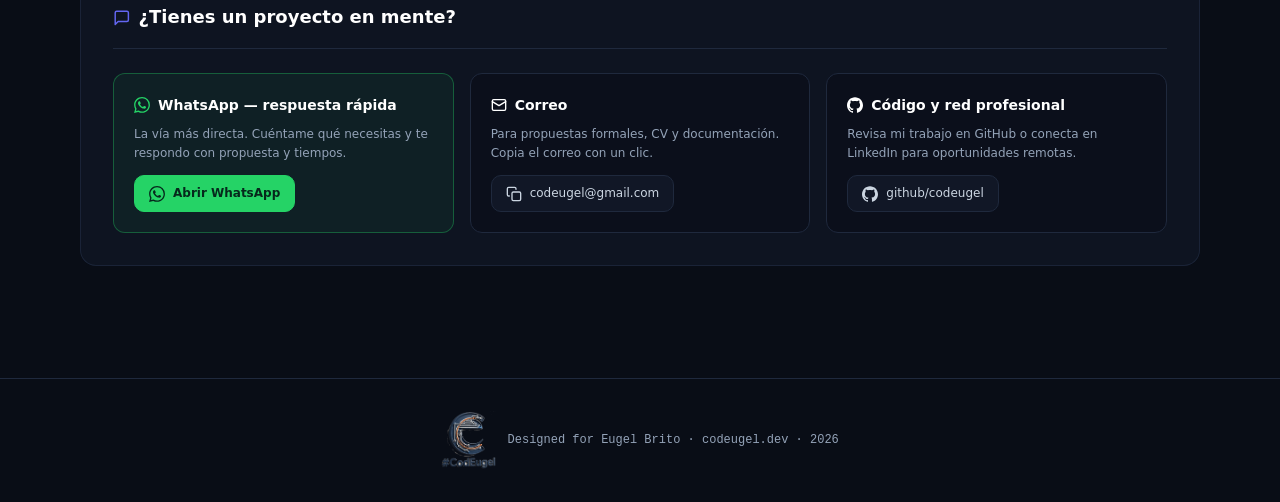
==== commit 4961f402: "Overlay hero technology logos and add 404 social metadata Co-authored-by: arena-agent <297053741+are" ====
--- a/index.html
+++ b/index.html
@@ -127,6 +127,42 @@
       <div class="hero-glow" aria-hidden="true"></div>
       <div class="hero-grid">
         <div class="hero-profile">
+          <div class="tech-cloud" role="group" aria-label="Logos de las tecnologías y frameworks que utilizo">
+            <span class="tech-float tech-float--01" role="img" aria-label="React" title="React"><img src="assets/img/tech-logos/react.svg" alt="" width="24" height="24" loading="lazy" decoding="async"></span>
+            <span class="tech-float tech-float--02" role="img" aria-label="Python" title="Python"><img src="assets/img/tech-logos/python.svg" alt="" width="24" height="24" loading="lazy" decoding="async"></span>
+            <span class="tech-float tech-float--03" role="img" aria-label="Cloudflare" title="Cloudflare"><img src="assets/img/tech-logos/cloudflare.svg" alt="" width="24" height="24" loading="lazy" decoding="async"></span>
+            <span class="tech-float tech-float--04" role="img" aria-label="PostgreSQL" title="PostgreSQL"><img src="assets/img/tech-logos/postgresql.svg" alt="" width="24" height="24" loading="lazy" decoding="async"></span>
+            <span class="tech-float tech-float--05" role="img" aria-label="DeepSeek" title="DeepSeek"><img src="assets/img/tech-logos/deepseek.svg" alt="" width="24" height="24" loading="lazy" decoding="async"></span>
+            <span class="tech-float tech-float--06" role="img" aria-label="JavaScript" title="JavaScript"><img src="assets/img/tech-logos/javascript.svg" alt="" width="24" height="24" loading="lazy" decoding="async"></span>
+            <span class="tech-float tech-float--07" role="img" aria-label="FastAPI" title="FastAPI"><img src="assets/img/tech-logos/fastapi.svg" alt="" width="24" height="24" loading="lazy" decoding="async"></span>
+            <span class="tech-float tech-float--08" role="img" aria-label="LangChain" title="LangChain"><img src="assets/img/tech-logos/langchain.svg" alt="" width="24" height="24" loading="lazy" decoding="async"></span>
+            <span class="tech-float tech-float--09" role="img" aria-label="Docker" title="Docker"><img src="assets/img/tech-logos/docker.svg" alt="" width="24" height="24" loading="lazy" decoding="async"></span>
+            <span class="tech-float tech-float--10" role="img" aria-label="Node.js" title="Node.js"><img src="assets/img/tech-logos/nodejs.svg" alt="" width="24" height="24" loading="lazy" decoding="async"></span>
+            <span class="tech-float tech-float--11" role="img" aria-label="Supabase" title="Supabase"><img src="assets/img/tech-logos/supabase.svg" alt="" width="24" height="24" loading="lazy" decoding="async"></span>
+            <span class="tech-float tech-float--12" role="img" aria-label="PHP" title="PHP"><img src="assets/img/tech-logos/php.svg" alt="" width="24" height="24" loading="lazy" decoding="async"></span>
+            <span class="tech-float tech-float--13" role="img" aria-label="Django" title="Django"><img src="assets/img/tech-logos/django.svg" alt="" width="24" height="24" loading="lazy" decoding="async"></span>
+            <span class="tech-float tech-float--14" role="img" aria-label="n8n" title="n8n"><img src="assets/img/tech-logos/n8n.svg" alt="" width="24" height="24" loading="lazy" decoding="async"></span>
+            <span class="tech-float tech-float--15" role="img" aria-label="HTML5" title="HTML5"><img src="assets/img/tech-logos/html5.svg" alt="" width="24" height="24" loading="lazy" decoding="async"></span>
+            <span class="tech-float tech-float--16" role="img" aria-label="Next.js" title="Next.js"><img src="assets/img/tech-logos/nextjs.svg" alt="" width="24" height="24" loading="lazy" decoding="async"></span>
+            <span class="tech-float tech-float--17" role="img" aria-label="Firebase" title="Firebase"><img src="assets/img/tech-logos/firebase.svg" alt="" width="24" height="24" loading="lazy" decoding="async"></span>
+            <span class="tech-float tech-float--18" role="img" aria-label="TypeScript" title="TypeScript"><img src="assets/img/tech-logos/typescript.svg" alt="" width="24" height="24" loading="lazy" decoding="async"></span>
+            <span class="tech-float tech-float--19" role="img" aria-label="MySQL" title="MySQL"><img src="assets/img/tech-logos/mysql.svg" alt="" width="24" height="24" loading="lazy" decoding="async"></span>
+            <span class="tech-float tech-float--20" role="img" aria-label="MQTT" title="MQTT"><img src="assets/img/tech-logos/mqtt.svg" alt="" width="24" height="24" loading="lazy" decoding="async"></span>
+            <span class="tech-float tech-float--21" role="img" aria-label="GitHub Actions" title="GitHub Actions"><img src="assets/img/tech-logos/github-actions.svg" alt="" width="24" height="24" loading="lazy" decoding="async"></span>
+            <span class="tech-float tech-float--22" role="img" aria-label="Flask" title="Flask"><img src="assets/img/tech-logos/flask.svg" alt="" width="24" height="24" loading="lazy" decoding="async"></span>
+            <span class="tech-float tech-float--23" role="img" aria-label="Oracle" title="Oracle"><img src="assets/img/tech-logos/oracle.svg" alt="" width="24" height="24" loading="lazy" decoding="async"></span>
+            <span class="tech-float tech-float--24" role="img" aria-label="Zod" title="Zod"><img src="assets/img/tech-logos/zod.svg" alt="" width="24" height="24" loading="lazy" decoding="async"></span>
+            <span class="tech-float tech-float--25" role="img" aria-label="Pandas" title="Pandas"><img src="assets/img/tech-logos/pandas.svg" alt="" width="24" height="24" loading="lazy" decoding="async"></span>
+            <span class="tech-float tech-float--26" role="img" aria-label="WordPress" title="WordPress"><img src="assets/img/tech-logos/wordpress.svg" alt="" width="24" height="24" loading="lazy" decoding="async"></span>
+            <span class="tech-float tech-float--27" role="img" aria-label="Radix UI" title="Radix UI"><img src="assets/img/tech-logos/radix-ui.svg" alt="" width="24" height="24" loading="lazy" decoding="async"></span>
+            <span class="tech-float tech-float--28" role="img" aria-label="Hetzner" title="Hetzner"><img src="assets/img/tech-logos/hetzner.svg" alt="" width="24" height="24" loading="lazy" decoding="async"></span>
+            <span class="tech-float tech-float--29" role="img" aria-label="CSS" title="CSS"><img src="assets/img/tech-logos/css3.svg" alt="" width="24" height="24" loading="lazy" decoding="async"></span>
+            <span class="tech-float tech-float--30" role="img" aria-label="Pytest" title="Pytest"><img src="assets/img/tech-logos/pytest.svg" alt="" width="24" height="24" loading="lazy" decoding="async"></span>
+            <span class="tech-float tech-float--31" role="img" aria-label="Laravel" title="Laravel"><img src="assets/img/tech-logos/laravel.svg" alt="" width="24" height="24" loading="lazy" decoding="async"></span>
+            <span class="tech-float tech-float--32" role="img" aria-label="MongoDB" title="MongoDB"><img src="assets/img/tech-logos/mongodb.svg" alt="" width="24" height="24" loading="lazy" decoding="async"></span>
+            <span class="tech-float tech-float--33" role="img" aria-label="Payload CMS" title="Payload CMS"><img src="assets/img/tech-logos/payloadcms.svg" alt="" width="24" height="24" loading="lazy" decoding="async"></span>
+            <span class="tech-float tech-float--34" role="img" aria-label="Java" title="Java"><img src="assets/img/tech-logos/java.svg" alt="" width="24" height="24" loading="lazy" decoding="async"></span>
+          </div>
           <div class="avatar-wrap">
             <div class="avatar-ring">
               <span class="avatar-initials" aria-hidden="true">EB</span>
@@ -134,7 +170,7 @@
             </div>
             <span class="availability-dot" role="img" title="Disponible para proyectos" aria-label="Disponible para proyectos"></span>
           </div>
-          <div>
+          <div class="hero-copy">
             <div class="hero-name-row">
               <h1 class="hero-name" id="nombre">Eugel Brito</h1>
               <span class="badge">Full-Stack Architect</span>
@@ -168,42 +204,6 @@
         </div>
       </div>
 
-      <div class="tech-cloud" role="group" aria-label="Logos de las tecnologías y frameworks que utilizo">
-        <span class="tech-float tech-float--01" role="img" aria-label="React" title="React"><img src="assets/img/tech-logos/react.svg" alt="" width="24" height="24" loading="lazy" decoding="async"></span>
-        <span class="tech-float tech-float--02" role="img" aria-label="Python" title="Python"><img src="assets/img/tech-logos/python.svg" alt="" width="24" height="24" loading="lazy" decoding="async"></span>
-        <span class="tech-float tech-float--03" role="img" aria-label="Cloudflare" title="Cloudflare"><img src="assets/img/tech-logos/cloudflare.svg" alt="" width="24" height="24" loading="lazy" decoding="async"></span>
-        <span class="tech-float tech-float--04" role="img" aria-label="PostgreSQL" title="PostgreSQL"><img src="assets/img/tech-logos/postgresql.svg" alt="" width="24" height="24" loading="lazy" decoding="async"></span>
-        <span class="tech-float tech-float--05" role="img" aria-label="DeepSeek" title="DeepSeek"><img src="assets/img/tech-logos/deepseek.svg" alt="" width="24" height="24" loading="lazy" decoding="async"></span>
-        <span class="tech-float tech-float--06" role="img" aria-label="JavaScript" title="JavaScript"><img src="assets/img/tech-logos/javascript.svg" alt="" width="24" height="24" loading="lazy" decoding="async"></span>
-        <span class="tech-float tech-float--07" role="img" aria-label="FastAPI" title="FastAPI"><img src="assets/img/tech-logos/fastapi.svg" alt="" width="24" height="24" loading="lazy" decoding="async"></span>
-        <span class="tech-float tech-float--08" role="img" aria-label="LangChain" title="LangChain"><img src="assets/img/tech-logos/langchain.svg" alt="" width="24" height="24" loading="lazy" decoding="async"></span>
-        <span class="tech-float tech-float--09" role="img" aria-label="Docker" title="Docker"><img src="assets/img/tech-logos/docker.svg" alt="" width="24" height="24" loading="lazy" decoding="async"></span>
-        <span class="tech-float tech-float--10" role="img" aria-label="Node.js" title="Node.js"><img src="assets/img/tech-logos/nodejs.svg" alt="" width="24" height="24" loading="lazy" decoding="async"></span>
-        <span class="tech-float tech-float--11" role="img" aria-label="Supabase" title="Supabase"><img src="assets/img/tech-logos/supabase.svg" alt="" width="24" height="24" loading="lazy" decoding="async"></span>
-        <span class="tech-float tech-float--12" role="img" aria-label="PHP" title="PHP"><img src="assets/img/tech-logos/php.svg" alt="" width="24" height="24" loading="lazy" decoding="async"></span>
-        <span class="tech-float tech-float--13" role="img" aria-label="Django" title="Django"><img src="assets/img/tech-logos/django.svg" alt="" width="24" height="24" loading="lazy" decoding="async"></span>
-        <span class="tech-float tech-float--14" role="img" aria-label="n8n" title="n8n"><img src="assets/img/tech-logos/n8n.svg" alt="" width="24" height="24" loading="lazy" decoding="async"></span>
-        <span class="tech-float tech-float--15" role="img" aria-label="HTML5" title="HTML5"><img src="assets/img/tech-logos/html5.svg" alt="" width="24" height="24" loading="lazy" decoding="async"></span>
-        <span class="tech-float tech-float--16" role="img" aria-label="Next.js" title="Next.js"><img src="assets/img/tech-logos/nextjs.svg" alt="" width="24" height="24" loading="lazy" decoding="async"></span>
-        <span class="tech-float tech-float--17" role="img" aria-label="Firebase" title="Firebase"><img src="assets/img/tech-logos/firebase.svg" alt="" width="24" height="24" loading="lazy" decoding="async"></span>
-        <span class="tech-float tech-float--18" role="img" aria-label="TypeScript" title="TypeScript"><img src="assets/img/tech-logos/typescript.svg" alt="" width="24" height="24" loading="lazy" decoding="async"></span>
-        <span class="tech-float tech-float--19" role="img" aria-label="MySQL" title="MySQL"><img src="assets/img/tech-logos/mysql.svg" alt="" width="24" height="24" loading="lazy" decoding="async"></span>
-        <span class="tech-float tech-float--20" role="img" aria-label="MQTT" title="MQTT"><img src="assets/img/tech-logos/mqtt.svg" alt="" width="24" height="24" loading="lazy" decoding="async"></span>
-        <span class="tech-float tech-float--21" role="img" aria-label="GitHub Actions" title="GitHub Actions"><img src="assets/img/tech-logos/github-actions.svg" alt="" width="24" height="24" loading="lazy" decoding="async"></span>
-        <span class="tech-float tech-float--22" role="img" aria-label="Flask" title="Flask"><img src="assets/img/tech-logos/flask.svg" alt="" width="24" height="24" loading="lazy" decoding="async"></span>
-        <span class="tech-float tech-float--23" role="img" aria-label="Oracle" title="Oracle"><img src="assets/img/tech-logos/oracle.svg" alt="" width="24" height="24" loading="lazy" decoding="async"></span>
-        <span class="tech-float tech-float--24" role="img" aria-label="Zod" title="Zod"><img src="assets/img/tech-logos/zod.svg" alt="" width="24" height="24" loading="lazy" decoding="async"></span>
-        <span class="tech-float tech-float--25" role="img" aria-label="Pandas" title="Pandas"><img src="assets/img/tech-logos/pandas.svg" alt="" width="24" height="24" loading="lazy" decoding="async"></span>
-        <span class="tech-float tech-float--26" role="img" aria-label="WordPress" title="WordPress"><img src="assets/img/tech-logos/wordpress.svg" alt="" width="24" height="24" loading="lazy" decoding="async"></span>
-        <span class="tech-float tech-float--27" role="img" aria-label="Radix UI" title="Radix UI"><img src="assets/img/tech-logos/radix-ui.svg" alt="" width="24" height="24" loading="lazy" decoding="async"></span>
-        <span class="tech-float tech-float--28" role="img" aria-label="Hetzner" title="Hetzner"><img src="assets/img/tech-logos/hetzner.svg" alt="" width="24" height="24" loading="lazy" decoding="async"></span>
-        <span class="tech-float tech-float--29" role="img" aria-label="CSS" title="CSS"><img src="assets/img/tech-logos/css3.svg" alt="" width="24" height="24" loading="lazy" decoding="async"></span>
-        <span class="tech-float tech-float--30" role="img" aria-label="Pytest" title="Pytest"><img src="assets/img/tech-logos/pytest.svg" alt="" width="24" height="24" loading="lazy" decoding="async"></span>
-        <span class="tech-float tech-float--31" role="img" aria-label="Laravel" title="Laravel"><img src="assets/img/tech-logos/laravel.svg" alt="" width="24" height="24" loading="lazy" decoding="async"></span>
-        <span class="tech-float tech-float--32" role="img" aria-label="MongoDB" title="MongoDB"><img src="assets/img/tech-logos/mongodb.svg" alt="" width="24" height="24" loading="lazy" decoding="async"></span>
-        <span class="tech-float tech-float--33" role="img" aria-label="Payload CMS" title="Payload CMS"><img src="assets/img/tech-logos/payloadcms.svg" alt="" width="24" height="24" loading="lazy" decoding="async"></span>
-        <span class="tech-float tech-float--34" role="img" aria-label="Java" title="Java"><img src="assets/img/tech-logos/java.svg" alt="" width="24" height="24" loading="lazy" decoding="async"></span>
-      </div>
 
       <div class="hero-summary">
         <p>
--- a/assets/css/style.css
+++ b/assets/css/style.css
@@ -244,15 +244,18 @@
 @media (min-width: 1024px) {
   .hero-grid { flex-direction: row; justify-content: space-between; align-items: center; }
 }
-.hero-profile { display: flex; flex-direction: column; gap: 1.5rem; }
+.hero-profile { position: relative; display: flex; flex-direction: column; gap: 1.5rem; }
+.hero-profile > .avatar-wrap, .hero-profile > .hero-copy { position: relative; z-index: 1; }
 @media (min-width: 640px) { .hero-profile { flex-direction: row; align-items: center; } }
 
 /* ---------- Nube dispersa de logos tecnológicos ---------- */
 .tech-cloud {
-  position: relative;
-  height: 10rem;
-  margin: 1rem 0 0.5rem;
+  position: absolute;
+  inset: -1rem;
+  z-index: 0;
+  margin: 0;
   isolation: isolate;
+  pointer-events: none;
 }
 .tech-float {
   position: absolute;
@@ -265,7 +268,9 @@
   background: rgba(17, 23, 38, 0.82);
   box-shadow: 0 7px 18px rgba(0, 0, 0, 0.2);
   transform: rotate(var(--logo-tilt, 0deg));
-  transition: transform 180ms ease, border-color 180ms ease, box-shadow 180ms ease, background-color 180ms ease;
+  opacity: 0.28;
+  pointer-events: auto;
+  transition: transform 180ms ease, border-color 180ms ease, box-shadow 180ms ease, background-color 180ms ease, opacity 180ms ease;
   z-index: 1;
 }
 .tech-float img {
@@ -276,6 +281,7 @@
 }
 .tech-float:hover {
   z-index: 5;
+  opacity: 1;
   transform: translateY(-4px) scale(1.65) rotate(0deg);
   border-color: rgba(99, 102, 241, 0.75);
   background: rgba(31, 41, 61, 0.98);
@@ -320,7 +326,6 @@
 .tech-float--34 { left: 89%; top: 105px; }
 
 @media (max-width: 640px) {
-  .tech-cloud { height: 17rem; margin-top: 0.75rem; }
   .tech-float { width: 2rem; height: 2rem; border-radius: 0.65rem; }
   .tech-float img { width: 1.2rem; height: 1.2rem; }
   .tech-float--01 { left: 3%; top: 8px; }
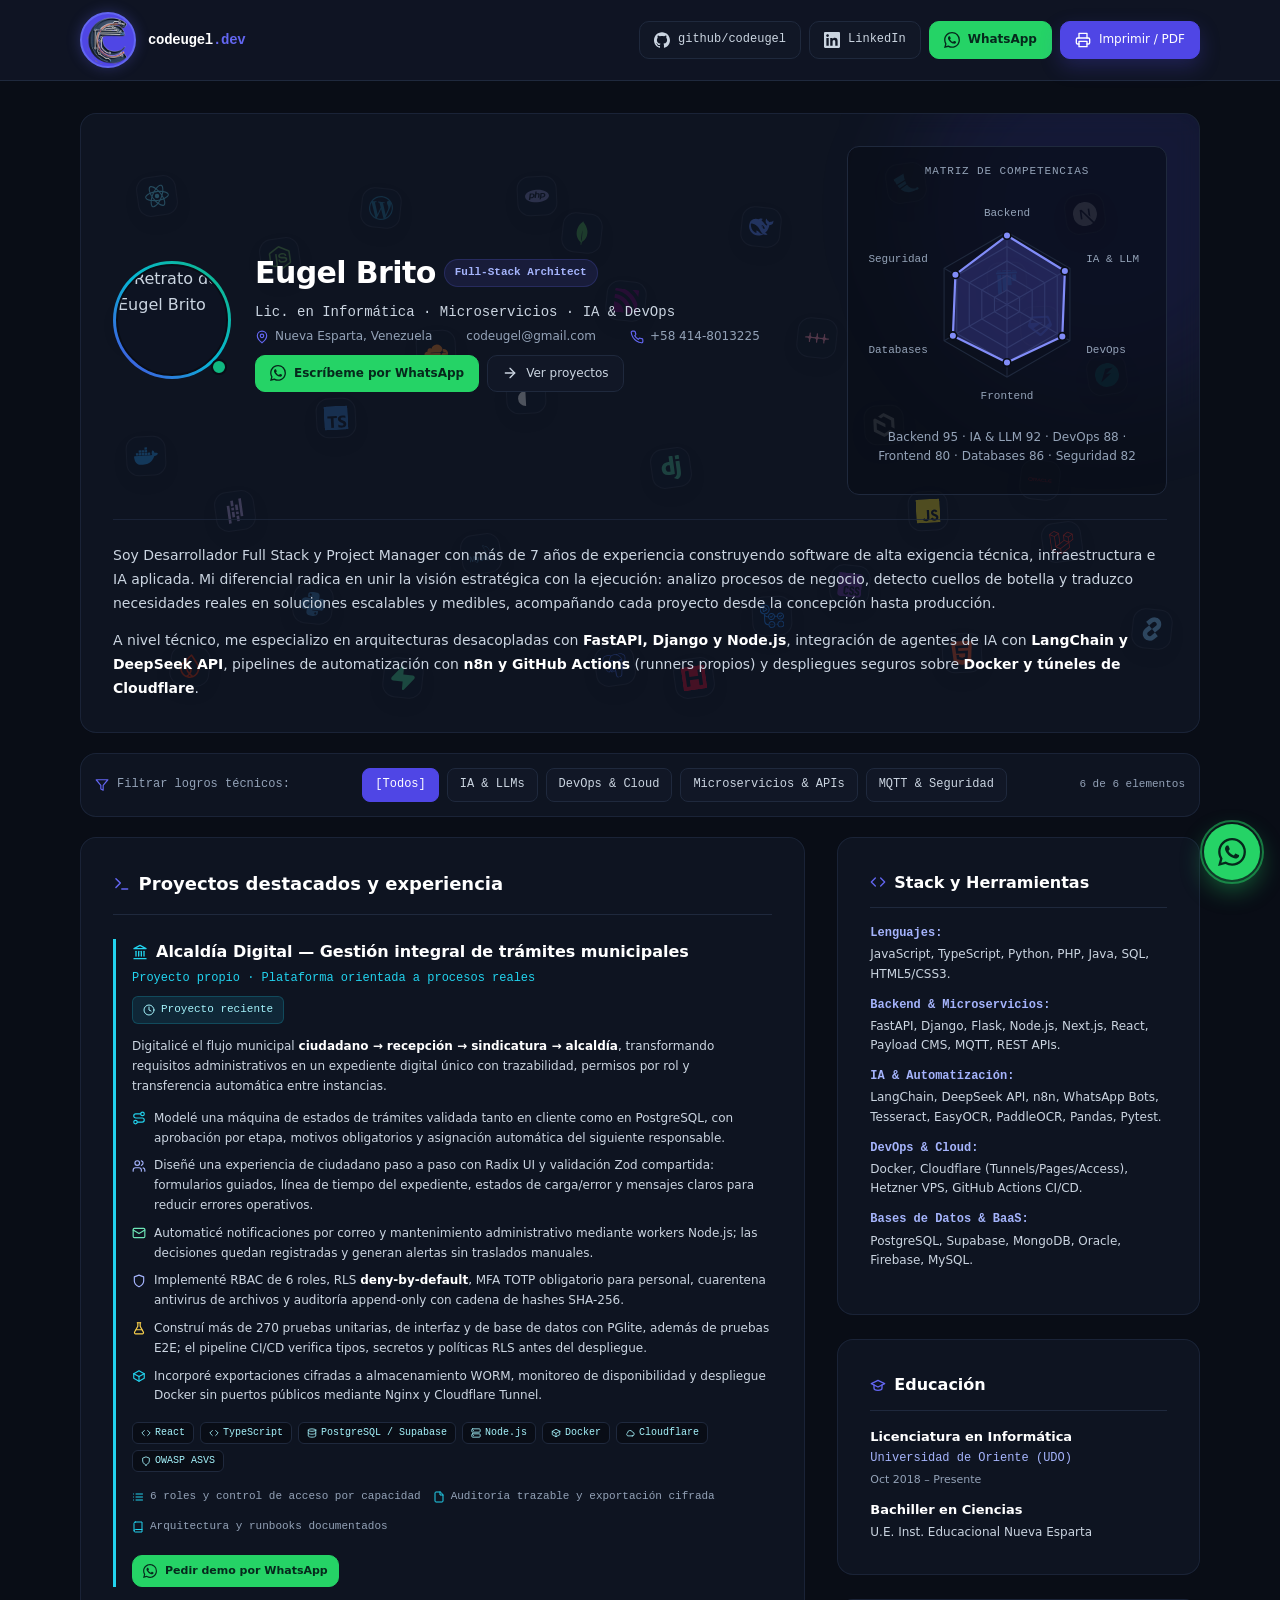
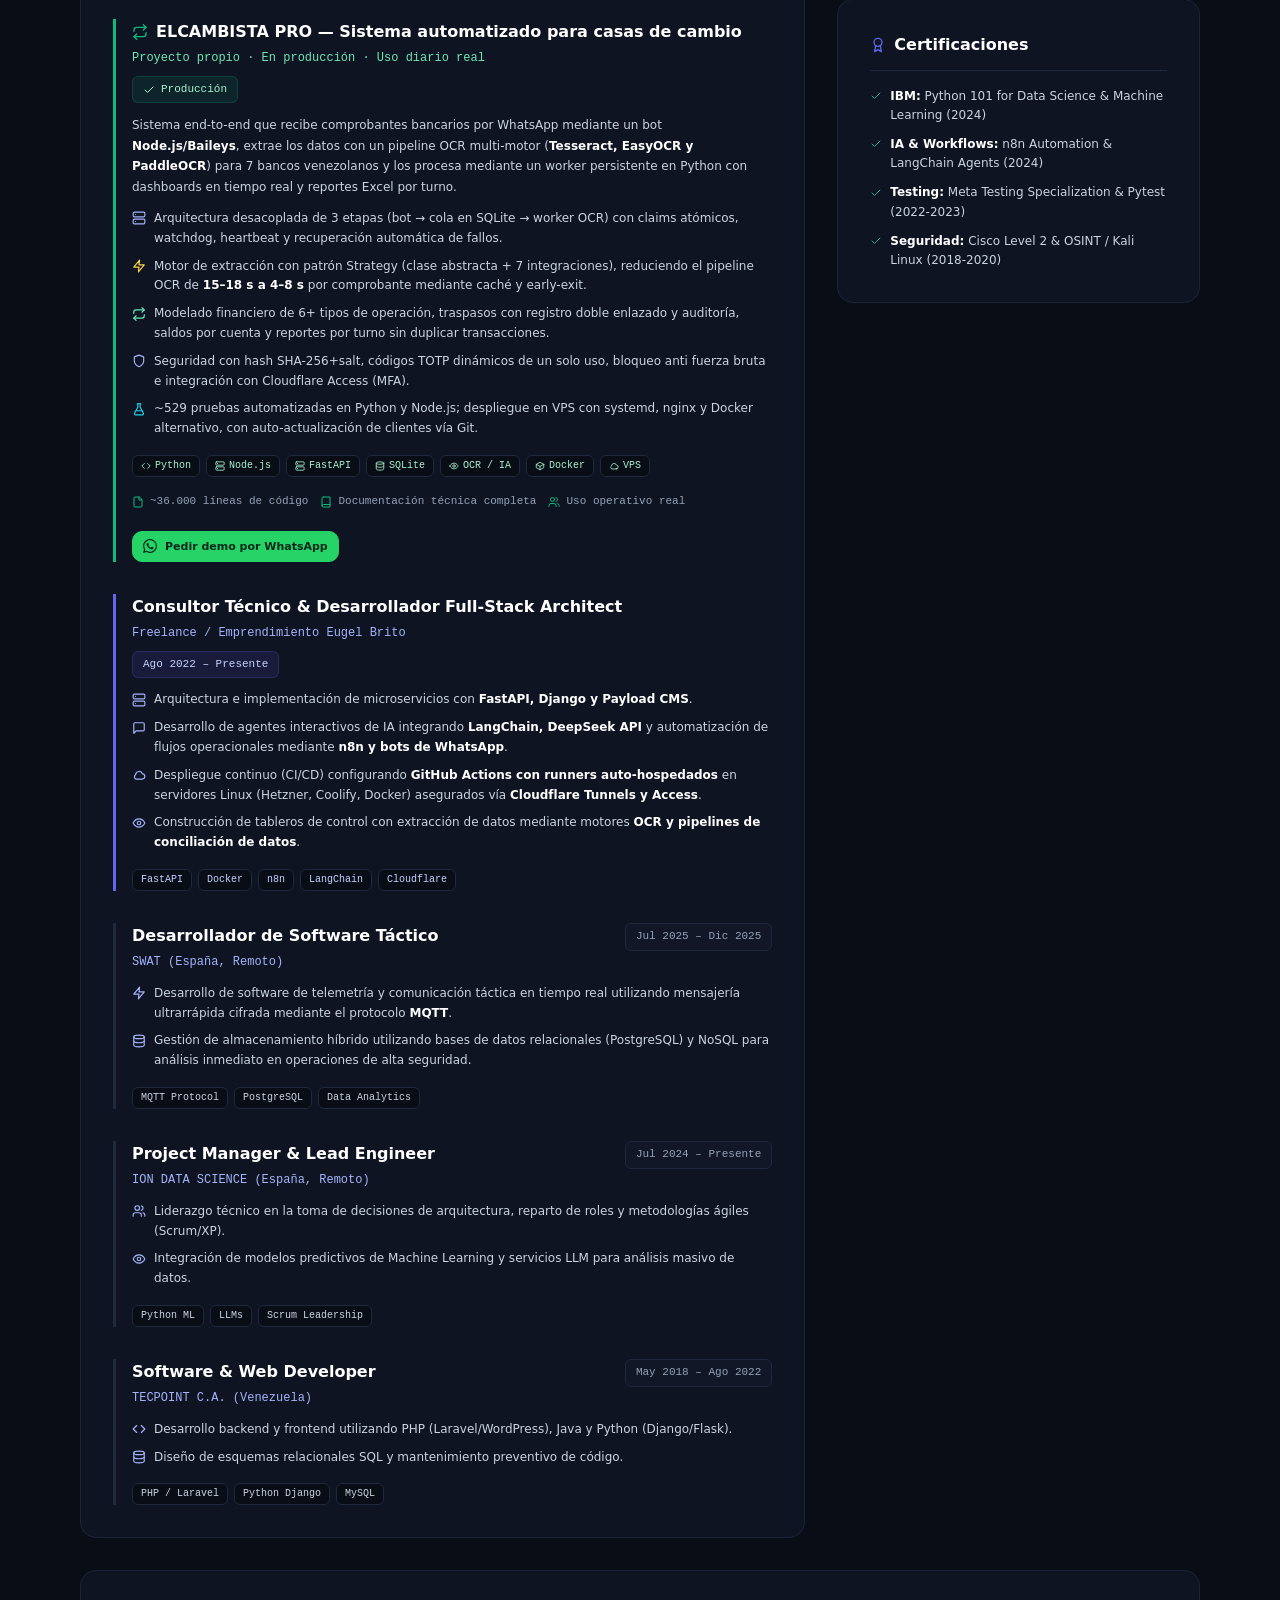
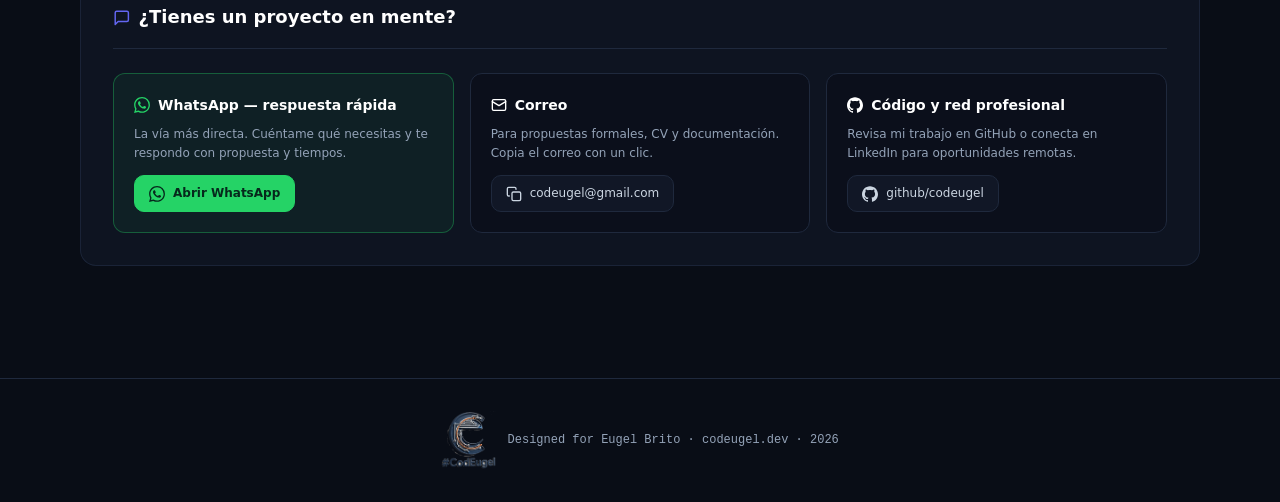
==== commit d3408e1a: "Spread technology logos across the hero panel Co-authored-by: arena-agent <297053741+arena-agent@use" ====
--- a/index.html
+++ b/index.html
@@ -125,44 +125,45 @@
     <!-- Hero -->
     <section class="panel hero" aria-labelledby="nombre">
       <div class="hero-glow" aria-hidden="true"></div>
+      <div class="tech-cloud" role="group" aria-label="Logos de las tecnologías y frameworks que utilizo">
+        <span class="tech-float tech-float--01" role="img" aria-label="React" title="React"><img src="assets/img/tech-logos/react.svg" alt="" width="24" height="24" loading="lazy" decoding="async"></span>
+        <span class="tech-float tech-float--02" role="img" aria-label="Python" title="Python"><img src="assets/img/tech-logos/python.svg" alt="" width="24" height="24" loading="lazy" decoding="async"></span>
+        <span class="tech-float tech-float--03" role="img" aria-label="Cloudflare" title="Cloudflare"><img src="assets/img/tech-logos/cloudflare.svg" alt="" width="24" height="24" loading="lazy" decoding="async"></span>
+        <span class="tech-float tech-float--04" role="img" aria-label="PostgreSQL" title="PostgreSQL"><img src="assets/img/tech-logos/postgresql.svg" alt="" width="24" height="24" loading="lazy" decoding="async"></span>
+        <span class="tech-float tech-float--05" role="img" aria-label="DeepSeek" title="DeepSeek"><img src="assets/img/tech-logos/deepseek.svg" alt="" width="24" height="24" loading="lazy" decoding="async"></span>
+        <span class="tech-float tech-float--06" role="img" aria-label="JavaScript" title="JavaScript"><img src="assets/img/tech-logos/javascript.svg" alt="" width="24" height="24" loading="lazy" decoding="async"></span>
+        <span class="tech-float tech-float--07" role="img" aria-label="FastAPI" title="FastAPI"><img src="assets/img/tech-logos/fastapi.svg" alt="" width="24" height="24" loading="lazy" decoding="async"></span>
+        <span class="tech-float tech-float--08" role="img" aria-label="LangChain" title="LangChain"><img src="assets/img/tech-logos/langchain.svg" alt="" width="24" height="24" loading="lazy" decoding="async"></span>
+        <span class="tech-float tech-float--09" role="img" aria-label="Docker" title="Docker"><img src="assets/img/tech-logos/docker.svg" alt="" width="24" height="24" loading="lazy" decoding="async"></span>
+        <span class="tech-float tech-float--10" role="img" aria-label="Node.js" title="Node.js"><img src="assets/img/tech-logos/nodejs.svg" alt="" width="24" height="24" loading="lazy" decoding="async"></span>
+        <span class="tech-float tech-float--11" role="img" aria-label="Supabase" title="Supabase"><img src="assets/img/tech-logos/supabase.svg" alt="" width="24" height="24" loading="lazy" decoding="async"></span>
+        <span class="tech-float tech-float--12" role="img" aria-label="PHP" title="PHP"><img src="assets/img/tech-logos/php.svg" alt="" width="24" height="24" loading="lazy" decoding="async"></span>
+        <span class="tech-float tech-float--13" role="img" aria-label="Django" title="Django"><img src="assets/img/tech-logos/django.svg" alt="" width="24" height="24" loading="lazy" decoding="async"></span>
+        <span class="tech-float tech-float--14" role="img" aria-label="n8n" title="n8n"><img src="assets/img/tech-logos/n8n.svg" alt="" width="24" height="24" loading="lazy" decoding="async"></span>
+        <span class="tech-float tech-float--15" role="img" aria-label="HTML5" title="HTML5"><img src="assets/img/tech-logos/html5.svg" alt="" width="24" height="24" loading="lazy" decoding="async"></span>
+        <span class="tech-float tech-float--16" role="img" aria-label="Next.js" title="Next.js"><img src="assets/img/tech-logos/nextjs.svg" alt="" width="24" height="24" loading="lazy" decoding="async"></span>
+        <span class="tech-float tech-float--17" role="img" aria-label="Firebase" title="Firebase"><img src="assets/img/tech-logos/firebase.svg" alt="" width="24" height="24" loading="lazy" decoding="async"></span>
+        <span class="tech-float tech-float--18" role="img" aria-label="TypeScript" title="TypeScript"><img src="assets/img/tech-logos/typescript.svg" alt="" width="24" height="24" loading="lazy" decoding="async"></span>
+        <span class="tech-float tech-float--19" role="img" aria-label="MySQL" title="MySQL"><img src="assets/img/tech-logos/mysql.svg" alt="" width="24" height="24" loading="lazy" decoding="async"></span>
+        <span class="tech-float tech-float--20" role="img" aria-label="MQTT" title="MQTT"><img src="assets/img/tech-logos/mqtt.svg" alt="" width="24" height="24" loading="lazy" decoding="async"></span>
+        <span class="tech-float tech-float--21" role="img" aria-label="GitHub Actions" title="GitHub Actions"><img src="assets/img/tech-logos/github-actions.svg" alt="" width="24" height="24" loading="lazy" decoding="async"></span>
+        <span class="tech-float tech-float--22" role="img" aria-label="Flask" title="Flask"><img src="assets/img/tech-logos/flask.svg" alt="" width="24" height="24" loading="lazy" decoding="async"></span>
+        <span class="tech-float tech-float--23" role="img" aria-label="Oracle" title="Oracle"><img src="assets/img/tech-logos/oracle.svg" alt="" width="24" height="24" loading="lazy" decoding="async"></span>
+        <span class="tech-float tech-float--24" role="img" aria-label="Zod" title="Zod"><img src="assets/img/tech-logos/zod.svg" alt="" width="24" height="24" loading="lazy" decoding="async"></span>
+        <span class="tech-float tech-float--25" role="img" aria-label="Pandas" title="Pandas"><img src="assets/img/tech-logos/pandas.svg" alt="" width="24" height="24" loading="lazy" decoding="async"></span>
+        <span class="tech-float tech-float--26" role="img" aria-label="WordPress" title="WordPress"><img src="assets/img/tech-logos/wordpress.svg" alt="" width="24" height="24" loading="lazy" decoding="async"></span>
+        <span class="tech-float tech-float--27" role="img" aria-label="Radix UI" title="Radix UI"><img src="assets/img/tech-logos/radix-ui.svg" alt="" width="24" height="24" loading="lazy" decoding="async"></span>
+        <span class="tech-float tech-float--28" role="img" aria-label="Hetzner" title="Hetzner"><img src="assets/img/tech-logos/hetzner.svg" alt="" width="24" height="24" loading="lazy" decoding="async"></span>
+        <span class="tech-float tech-float--29" role="img" aria-label="CSS" title="CSS"><img src="assets/img/tech-logos/css3.svg" alt="" width="24" height="24" loading="lazy" decoding="async"></span>
+        <span class="tech-float tech-float--30" role="img" aria-label="Pytest" title="Pytest"><img src="assets/img/tech-logos/pytest.svg" alt="" width="24" height="24" loading="lazy" decoding="async"></span>
+        <span class="tech-float tech-float--31" role="img" aria-label="Laravel" title="Laravel"><img src="assets/img/tech-logos/laravel.svg" alt="" width="24" height="24" loading="lazy" decoding="async"></span>
+        <span class="tech-float tech-float--32" role="img" aria-label="MongoDB" title="MongoDB"><img src="assets/img/tech-logos/mongodb.svg" alt="" width="24" height="24" loading="lazy" decoding="async"></span>
+        <span class="tech-float tech-float--33" role="img" aria-label="Payload CMS" title="Payload CMS"><img src="assets/img/tech-logos/payloadcms.svg" alt="" width="24" height="24" loading="lazy" decoding="async"></span>
+        <span class="tech-float tech-float--34" role="img" aria-label="Java" title="Java"><img src="assets/img/tech-logos/java.svg" alt="" width="24" height="24" loading="lazy" decoding="async"></span>
+      </div>
       <div class="hero-grid">
         <div class="hero-profile">
-          <div class="tech-cloud" role="group" aria-label="Logos de las tecnologías y frameworks que utilizo">
-            <span class="tech-float tech-float--01" role="img" aria-label="React" title="React"><img src="assets/img/tech-logos/react.svg" alt="" width="24" height="24" loading="lazy" decoding="async"></span>
-            <span class="tech-float tech-float--02" role="img" aria-label="Python" title="Python"><img src="assets/img/tech-logos/python.svg" alt="" width="24" height="24" loading="lazy" decoding="async"></span>
-            <span class="tech-float tech-float--03" role="img" aria-label="Cloudflare" title="Cloudflare"><img src="assets/img/tech-logos/cloudflare.svg" alt="" width="24" height="24" loading="lazy" decoding="async"></span>
-            <span class="tech-float tech-float--04" role="img" aria-label="PostgreSQL" title="PostgreSQL"><img src="assets/img/tech-logos/postgresql.svg" alt="" width="24" height="24" loading="lazy" decoding="async"></span>
-            <span class="tech-float tech-float--05" role="img" aria-label="DeepSeek" title="DeepSeek"><img src="assets/img/tech-logos/deepseek.svg" alt="" width="24" height="24" loading="lazy" decoding="async"></span>
-            <span class="tech-float tech-float--06" role="img" aria-label="JavaScript" title="JavaScript"><img src="assets/img/tech-logos/javascript.svg" alt="" width="24" height="24" loading="lazy" decoding="async"></span>
-            <span class="tech-float tech-float--07" role="img" aria-label="FastAPI" title="FastAPI"><img src="assets/img/tech-logos/fastapi.svg" alt="" width="24" height="24" loading="lazy" decoding="async"></span>
-            <span class="tech-float tech-float--08" role="img" aria-label="LangChain" title="LangChain"><img src="assets/img/tech-logos/langchain.svg" alt="" width="24" height="24" loading="lazy" decoding="async"></span>
-            <span class="tech-float tech-float--09" role="img" aria-label="Docker" title="Docker"><img src="assets/img/tech-logos/docker.svg" alt="" width="24" height="24" loading="lazy" decoding="async"></span>
-            <span class="tech-float tech-float--10" role="img" aria-label="Node.js" title="Node.js"><img src="assets/img/tech-logos/nodejs.svg" alt="" width="24" height="24" loading="lazy" decoding="async"></span>
-            <span class="tech-float tech-float--11" role="img" aria-label="Supabase" title="Supabase"><img src="assets/img/tech-logos/supabase.svg" alt="" width="24" height="24" loading="lazy" decoding="async"></span>
-            <span class="tech-float tech-float--12" role="img" aria-label="PHP" title="PHP"><img src="assets/img/tech-logos/php.svg" alt="" width="24" height="24" loading="lazy" decoding="async"></span>
-            <span class="tech-float tech-float--13" role="img" aria-label="Django" title="Django"><img src="assets/img/tech-logos/django.svg" alt="" width="24" height="24" loading="lazy" decoding="async"></span>
-            <span class="tech-float tech-float--14" role="img" aria-label="n8n" title="n8n"><img src="assets/img/tech-logos/n8n.svg" alt="" width="24" height="24" loading="lazy" decoding="async"></span>
-            <span class="tech-float tech-float--15" role="img" aria-label="HTML5" title="HTML5"><img src="assets/img/tech-logos/html5.svg" alt="" width="24" height="24" loading="lazy" decoding="async"></span>
-            <span class="tech-float tech-float--16" role="img" aria-label="Next.js" title="Next.js"><img src="assets/img/tech-logos/nextjs.svg" alt="" width="24" height="24" loading="lazy" decoding="async"></span>
-            <span class="tech-float tech-float--17" role="img" aria-label="Firebase" title="Firebase"><img src="assets/img/tech-logos/firebase.svg" alt="" width="24" height="24" loading="lazy" decoding="async"></span>
-            <span class="tech-float tech-float--18" role="img" aria-label="TypeScript" title="TypeScript"><img src="assets/img/tech-logos/typescript.svg" alt="" width="24" height="24" loading="lazy" decoding="async"></span>
-            <span class="tech-float tech-float--19" role="img" aria-label="MySQL" title="MySQL"><img src="assets/img/tech-logos/mysql.svg" alt="" width="24" height="24" loading="lazy" decoding="async"></span>
-            <span class="tech-float tech-float--20" role="img" aria-label="MQTT" title="MQTT"><img src="assets/img/tech-logos/mqtt.svg" alt="" width="24" height="24" loading="lazy" decoding="async"></span>
-            <span class="tech-float tech-float--21" role="img" aria-label="GitHub Actions" title="GitHub Actions"><img src="assets/img/tech-logos/github-actions.svg" alt="" width="24" height="24" loading="lazy" decoding="async"></span>
-            <span class="tech-float tech-float--22" role="img" aria-label="Flask" title="Flask"><img src="assets/img/tech-logos/flask.svg" alt="" width="24" height="24" loading="lazy" decoding="async"></span>
-            <span class="tech-float tech-float--23" role="img" aria-label="Oracle" title="Oracle"><img src="assets/img/tech-logos/oracle.svg" alt="" width="24" height="24" loading="lazy" decoding="async"></span>
-            <span class="tech-float tech-float--24" role="img" aria-label="Zod" title="Zod"><img src="assets/img/tech-logos/zod.svg" alt="" width="24" height="24" loading="lazy" decoding="async"></span>
-            <span class="tech-float tech-float--25" role="img" aria-label="Pandas" title="Pandas"><img src="assets/img/tech-logos/pandas.svg" alt="" width="24" height="24" loading="lazy" decoding="async"></span>
-            <span class="tech-float tech-float--26" role="img" aria-label="WordPress" title="WordPress"><img src="assets/img/tech-logos/wordpress.svg" alt="" width="24" height="24" loading="lazy" decoding="async"></span>
-            <span class="tech-float tech-float--27" role="img" aria-label="Radix UI" title="Radix UI"><img src="assets/img/tech-logos/radix-ui.svg" alt="" width="24" height="24" loading="lazy" decoding="async"></span>
-            <span class="tech-float tech-float--28" role="img" aria-label="Hetzner" title="Hetzner"><img src="assets/img/tech-logos/hetzner.svg" alt="" width="24" height="24" loading="lazy" decoding="async"></span>
-            <span class="tech-float tech-float--29" role="img" aria-label="CSS" title="CSS"><img src="assets/img/tech-logos/css3.svg" alt="" width="24" height="24" loading="lazy" decoding="async"></span>
-            <span class="tech-float tech-float--30" role="img" aria-label="Pytest" title="Pytest"><img src="assets/img/tech-logos/pytest.svg" alt="" width="24" height="24" loading="lazy" decoding="async"></span>
-            <span class="tech-float tech-float--31" role="img" aria-label="Laravel" title="Laravel"><img src="assets/img/tech-logos/laravel.svg" alt="" width="24" height="24" loading="lazy" decoding="async"></span>
-            <span class="tech-float tech-float--32" role="img" aria-label="MongoDB" title="MongoDB"><img src="assets/img/tech-logos/mongodb.svg" alt="" width="24" height="24" loading="lazy" decoding="async"></span>
-            <span class="tech-float tech-float--33" role="img" aria-label="Payload CMS" title="Payload CMS"><img src="assets/img/tech-logos/payloadcms.svg" alt="" width="24" height="24" loading="lazy" decoding="async"></span>
-            <span class="tech-float tech-float--34" role="img" aria-label="Java" title="Java"><img src="assets/img/tech-logos/java.svg" alt="" width="24" height="24" loading="lazy" decoding="async"></span>
-          </div>
+
           <div class="avatar-wrap">
             <div class="avatar-ring">
               <span class="avatar-initials" aria-hidden="true">EB</span>
--- a/assets/css/style.css
+++ b/assets/css/style.css
@@ -251,7 +251,7 @@
 /* ---------- Nube dispersa de logos tecnológicos ---------- */
 .tech-cloud {
   position: absolute;
-  inset: -1rem;
+  inset: 0;
   z-index: 0;
   margin: 0;
   isolation: isolate;
@@ -290,80 +290,46 @@
 .tech-float:nth-child(3n + 1) { --logo-tilt: -8deg; }
 .tech-float:nth-child(3n + 2) { --logo-tilt: 6deg; }
 .tech-float:nth-child(3n) { --logo-tilt: -3deg; }
-.tech-float--01 { left: 2%; top: 10px; }
-.tech-float--02 { left: 12%; top: 72px; }
-.tech-float--03 { left: 22%; top: 28px; }
-.tech-float--04 { left: 32%; top: 107px; }
-.tech-float--05 { left: 42%; top: 14px; }
-.tech-float--06 { left: 52%; top: 77px; }
-.tech-float--07 { left: 62%; top: 35px; }
-.tech-float--08 { left: 72%; top: 111px; }
-.tech-float--09 { left: 82%; top: 9px; }
-.tech-float--10 { left: 92%; top: 70px; }
-.tech-float--11 { left: 6%; top: 42px; }
-.tech-float--12 { left: 16%; top: 110px; }
-.tech-float--13 { left: 26%; top: 10px; }
-.tech-float--14 { left: 36%; top: 78px; }
-.tech-float--15 { left: 46%; top: 28px; }
-.tech-float--16 { left: 56%; top: 104px; }
-.tech-float--17 { left: 66%; top: 9px; }
-.tech-float--18 { left: 76%; top: 70px; }
-.tech-float--19 { left: 86%; top: 34px; }
-.tech-float--20 { right: 4%; top: 106px; }
-.tech-float--21 { left: 3%; top: 82px; }
-.tech-float--22 { left: 13%; top: 25px; }
-.tech-float--23 { left: 23%; top: 94px; }
-.tech-float--24 { left: 33%; top: 47px; }
-.tech-float--25 { left: 43%; top: 112px; }
-.tech-float--26 { left: 53%; top: 14px; }
-.tech-float--27 { left: 63%; top: 85px; }
-.tech-float--28 { left: 73%; top: 42px; }
-.tech-float--29 { left: 83%; top: 112px; }
-.tech-float--30 { left: 93%; top: 28px; }
-.tech-float--31 { left: 8%; top: 109px; }
-.tech-float--32 { left: 29%; top: 12px; }
-.tech-float--33 { left: 59%; top: 110px; }
-.tech-float--34 { left: 89%; top: 105px; }
+.tech-float--01 { left: 5%; top: 10%; }
+.tech-float--02 { left: 19%; top: 76%; }
+.tech-float--03 { left: 30%; top: 35%; }
+.tech-float--04 { left: 46%; top: 86%; }
+.tech-float--05 { left: 59%; top: 15%; }
+.tech-float--06 { left: 74%; top: 61%; }
+.tech-float--07 { left: 90%; top: 39%; }
+.tech-float--08 { left: 94%; top: 80%; }
+.tech-float--09 { left: 4%; top: 52%; }
+.tech-float--10 { left: 16%; top: 20%; }
+.tech-float--11 { left: 27%; top: 88%; }
+.tech-float--12 { left: 39%; top: 10%; }
+.tech-float--13 { left: 51%; top: 54%; }
+.tech-float--14 { left: 64%; top: 33%; }
+.tech-float--15 { left: 77%; top: 84%; }
+.tech-float--16 { left: 88%; top: 13%; }
+.tech-float--17 { left: 8%; top: 86%; }
+.tech-float--18 { left: 21%; top: 46%; }
+.tech-float--19 { left: 34%; top: 68%; }
+.tech-float--20 { left: 47%; top: 27%; }
+.tech-float--21 { left: 60%; top: 78%; }
+.tech-float--22 { left: 72%; top: 8%; }
+.tech-float--23 { left: 84%; top: 56%; }
+.tech-float--24 { left: 84%; top: 31%; }
+.tech-float--25 { left: 12%; top: 61%; }
+.tech-float--26 { left: 25%; top: 12%; }
+.tech-float--27 { left: 38%; top: 42%; }
+.tech-float--28 { left: 53%; top: 88%; }
+.tech-float--29 { left: 67%; top: 73%; }
+.tech-float--30 { left: 81%; top: 24%; }
+.tech-float--31 { left: 86%; top: 66%; }
+.tech-float--32 { left: 43%; top: 16%; }
+.tech-float--33 { left: 70%; top: 47%; }
+.tech-float--34 { left: 3%; top: 30%; }
 
 @media (max-width: 640px) {
   .tech-float { width: 2rem; height: 2rem; border-radius: 0.65rem; }
   .tech-float img { width: 1.2rem; height: 1.2rem; }
-  .tech-float--01 { left: 3%; top: 8px; }
-  .tech-float--02 { left: 20%; top: 25px; }
-  .tech-float--03 { left: 38%; top: 3px; }
-  .tech-float--04 { left: 56%; top: 17px; }
-  .tech-float--05 { left: 74%; top: 7px; }
-  .tech-float--06 { right: 11%; left: auto; top: 27px; }
-  .tech-float--07 { left: 8%; top: 51px; }
-  .tech-float--08 { left: 26%; top: 36px; }
-  .tech-float--09 { left: 44%; top: 58px; }
-  .tech-float--10 { left: 62%; top: 42px; }
-  .tech-float--11 { left: 80%; top: 61px; }
-  .tech-float--12 { left: 2%; top: 82px; }
-  .tech-float--13 { left: 19%; top: 92px; }
-  .tech-float--14 { left: 37%; top: 78px; }
-  .tech-float--15 { left: 55%; top: 103px; }
-  .tech-float--16 { left: 73%; top: 86px; }
-  .tech-float--17 { right: 12%; left: auto; top: 112px; }
-  .tech-float--18 { left: 8%; top: 126px; }
-  .tech-float--19 { left: 26%; top: 120px; }
-  .tech-float--20 { left: 44%; top: 145px; }
-  .tech-float--21 { left: 62%; top: 130px; }
-  .tech-float--22 { left: 80%; top: 158px; }
-  .tech-float--23 { left: 2%; top: 172px; }
-  .tech-float--24 { left: 20%; top: 156px; }
-  .tech-float--25 { left: 38%; top: 184px; }
-  .tech-float--26 { left: 56%; top: 171px; }
-  .tech-float--27 { left: 74%; top: 197px; }
-  .tech-float--28 { right: 12%; left: auto; top: 181px; }
-  .tech-float--29 { left: 8%; top: 213px; }
-  .tech-float--30 { left: 26%; top: 199px; }
-  .tech-float--31 { left: 44%; top: 225px; }
-  .tech-float--32 { left: 62%; top: 209px; }
-  .tech-float--33 { left: 80%; top: 238px; }
-  .tech-float--34 { left: 2%; top: 230px; }
-}
-
+  .tech-float--07, .tech-float--08, .tech-float--16, .tech-float--31 { left: 82%; }
+}
 .avatar-wrap { position: relative; flex-shrink: 0; }
 .avatar-ring {
   position: relative;
@@ -428,6 +394,8 @@
 .hero-ctas { display: flex; flex-wrap: wrap; gap: 0.5rem; padding-top: 0.5rem; }
 
 .hero-summary {
+  position: relative;
+  z-index: 1;
   margin-top: 1.5rem;
   padding-top: 1.5rem;
   border-top: 1px solid rgba(31, 41, 61, 0.8);
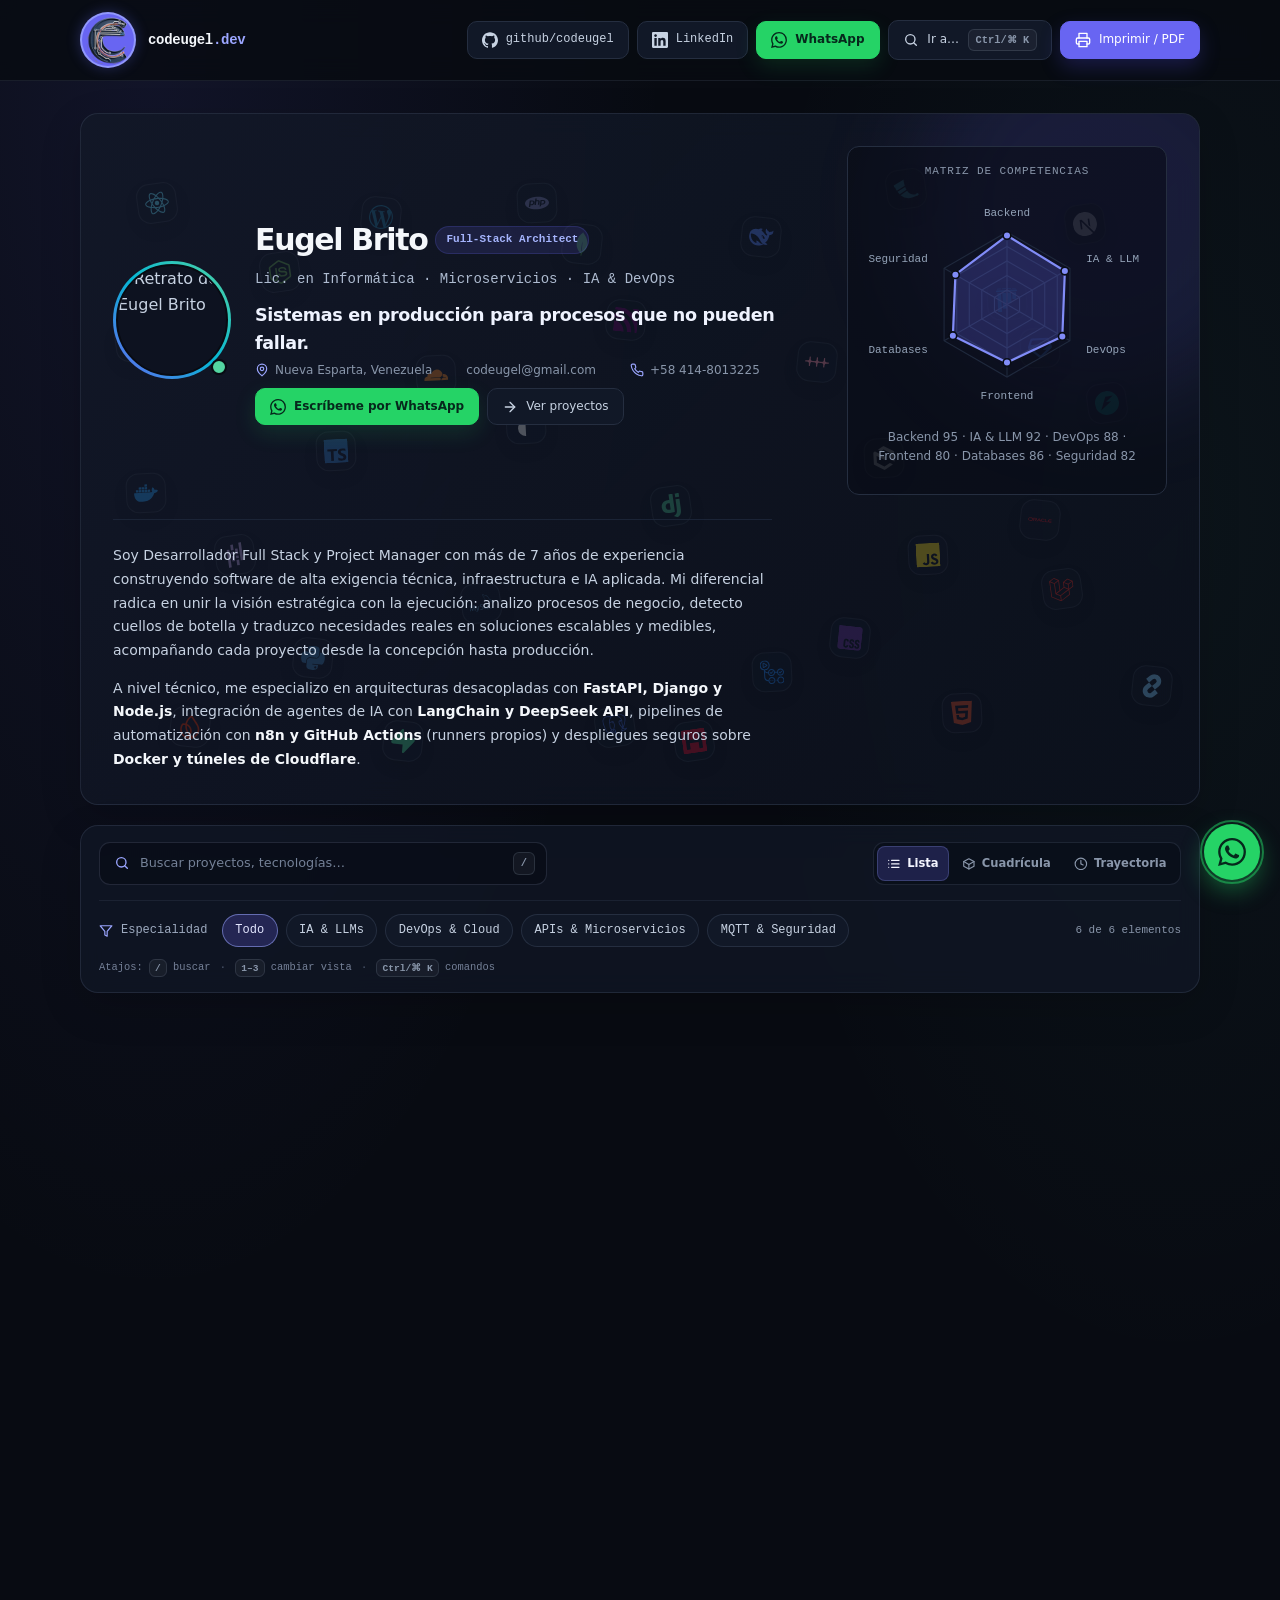
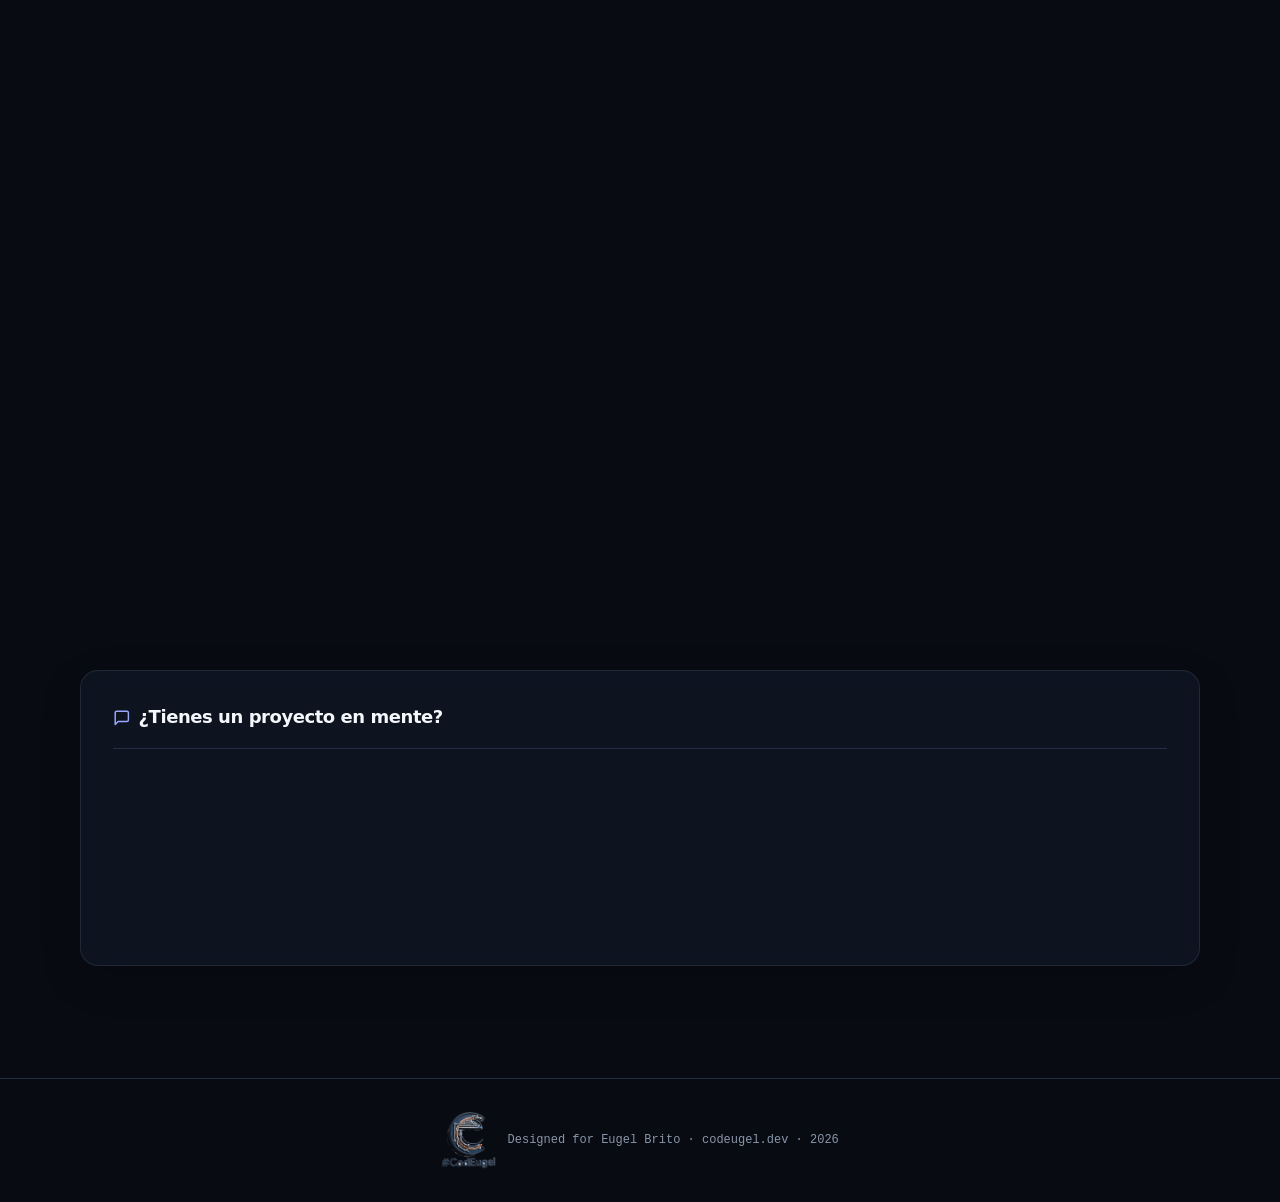
==== commit bf913130: "Refresh portfolio UX with command palette and project views Co-authored-by: arena-agent <297053741+a" ====
--- a/index.html
+++ b/index.html
@@ -67,6 +67,7 @@
     <symbol id="i-copy" viewBox="0 0 24 24"><g fill="none" stroke="currentColor" stroke-width="2" stroke-linecap="round" stroke-linejoin="round"><rect x="9" y="9" width="13" height="13" rx="2"/><path d="M5 15H4a2 2 0 0 1-2-2V4a2 2 0 0 1 2-2h9a2 2 0 0 1 2 2v1"/></g></symbol>
     <symbol id="i-print" viewBox="0 0 24 24"><g fill="none" stroke="currentColor" stroke-width="2" stroke-linecap="round" stroke-linejoin="round"><path d="M6 9V2h12v7"/><path d="M6 18H4a2 2 0 0 1-2-2v-5a2 2 0 0 1 2-2h16a2 2 0 0 1 2 2v5a2 2 0 0 1-2 2h-2"/><rect x="6" y="14" width="12" height="8"/></g></symbol>
     <symbol id="i-filter" viewBox="0 0 24 24"><path fill="none" stroke="currentColor" stroke-width="2" stroke-linecap="round" stroke-linejoin="round" d="M22 3H2l8 9.46V19l4 2v-8.54L22 3z"/></symbol>
+    <symbol id="i-search" viewBox="0 0 24 24"><circle cx="11" cy="11" r="7" fill="none" stroke="currentColor" stroke-width="2"/><path d="m16 16 4 4" fill="none" stroke="currentColor" stroke-width="2" stroke-linecap="round"/></symbol>
     <symbol id="i-terminal" viewBox="0 0 24 24"><g fill="none" stroke="currentColor" stroke-width="2" stroke-linecap="round" stroke-linejoin="round"><path d="m4 17 6-6-6-6"/><path d="M12 19h8"/></g></symbol>
     <symbol id="i-landmark" viewBox="0 0 24 24"><g fill="none" stroke="currentColor" stroke-width="2" stroke-linecap="round" stroke-linejoin="round"><path d="M3 22h18"/><path d="M6 18v-7"/><path d="M10 18v-7"/><path d="M14 18v-7"/><path d="M18 18v-7"/><path d="m12 2 9 5H3l9-5z"/></g></symbol>
     <symbol id="i-transfer" viewBox="0 0 24 24"><g fill="none" stroke="currentColor" stroke-width="2" stroke-linecap="round" stroke-linejoin="round"><path d="M17 1l4 4-4 4"/><path d="M3 11V9a4 4 0 0 1 4-4h14"/><path d="M7 23l-4-4 4-4"/><path d="M21 13v2a4 4 0 0 1-4 4H3"/></g></symbol>
@@ -113,6 +114,10 @@
           <svg aria-hidden="true"><use href="#i-whatsapp"/></svg>
           <span>WhatsApp</span>
         </a>
+        <button class="btn command-trigger" type="button" id="commandTrigger" aria-haspopup="dialog" aria-controls="commandPalette">
+          <svg aria-hidden="true"><use href="#i-search"/></svg>
+          <span class="btn-label">Ir a…</span><kbd>Ctrl/⌘ K</kbd>
+        </button>
         <button class="btn btn-primary" type="button" id="printBtn" aria-label="Imprimir o guardar como PDF">
           <svg aria-hidden="true"><use href="#i-print"/></svg>
           <span class="btn-label">Imprimir / PDF</span>
@@ -177,6 +182,7 @@
               <span class="badge">Full-Stack Architect</span>
             </div>
             <p class="hero-role">Lic. en Informática · Microservicios · IA &amp; DevOps</p>
+            <p class="hero-positioning">Sistemas en producción para procesos que no pueden fallar.</p>
             <div class="hero-meta">
               <span><svg aria-hidden="true"><use href="#i-pin"/></svg> Nueva Esparta, Venezuela</span>
               <button class="copy-btn" type="button" id="copyEmail" data-email="codeugel@gmail.com" aria-label="Copiar correo codeugel@gmail.com">
@@ -216,27 +222,42 @@
       </div>
     </section>
 
-    <!-- Filtros -->
-    <section class="panel filters no-print" aria-label="Filtrar proyectos y experiencia">
-      <span class="filters-label"><svg aria-hidden="true"><use href="#i-filter"/></svg> Filtrar logros técnicos:</span>
-      <div class="filters-group" role="group" aria-label="Categorías">
-        <button class="filter-btn" type="button" data-filter="all" aria-pressed="true">[Todos]</button>
-        <button class="filter-btn" type="button" data-filter="ai" aria-pressed="false">IA &amp; LLMs</button>
-        <button class="filter-btn" type="button" data-filter="devops" aria-pressed="false">DevOps &amp; Cloud</button>
-        <button class="filter-btn" type="button" data-filter="microservices" aria-pressed="false">Microservicios &amp; APIs</button>
-        <button class="filter-btn" type="button" data-filter="tactical" aria-pressed="false">MQTT &amp; Seguridad</button>
-      </div>
-      <span class="filters-count" id="filterCount" aria-live="polite"></span>
+    <!-- Explorar trabajo: búsqueda, filtros y vistas sin recargar -->
+    <section class="panel filters no-print" aria-label="Explorar proyectos y experiencia">
+      <div class="explore-topline">
+        <label class="search-box">
+          <svg aria-hidden="true"><use href="#i-search"/></svg>
+          <input id="projectSearch" type="search" placeholder="Buscar proyectos, tecnologías…" autocomplete="off">
+          <kbd>/</kbd>
+        </label>
+        <div class="view-switch" role="group" aria-label="Vista de proyectos">
+          <button class="view-btn" type="button" data-view="list" aria-pressed="true" aria-label="Vista de lista (tecla 1)" title="Lista · 1"><svg aria-hidden="true"><use href="#i-list"/></svg><span>Lista</span></button>
+          <button class="view-btn" type="button" data-view="grid" aria-pressed="false" aria-label="Vista de cuadrícula (tecla 2)" title="Cuadrícula · 2"><svg aria-hidden="true"><use href="#i-box"/></svg><span>Cuadrícula</span></button>
+          <button class="view-btn" type="button" data-view="timeline" aria-pressed="false" aria-label="Vista de trayectoria (tecla 3)" title="Trayectoria · 3"><svg aria-hidden="true"><use href="#i-clock"/></svg><span>Trayectoria</span></button>
+        </div>
+      </div>
+      <div class="explore-bottomline">
+        <span class="filters-label"><svg aria-hidden="true"><use href="#i-filter"/></svg> Especialidad</span>
+        <div class="filters-group" role="group" aria-label="Filtrar por especialidad">
+          <button class="filter-btn" type="button" data-filter="all" aria-pressed="true">Todo</button>
+          <button class="filter-btn" type="button" data-filter="ai" aria-pressed="false">IA &amp; LLMs</button>
+          <button class="filter-btn" type="button" data-filter="devops" aria-pressed="false">DevOps &amp; Cloud</button>
+          <button class="filter-btn" type="button" data-filter="microservices" aria-pressed="false">APIs &amp; Microservicios</button>
+          <button class="filter-btn" type="button" data-filter="tactical" aria-pressed="false">MQTT &amp; Seguridad</button>
+        </div>
+        <span class="filters-count" id="filterCount" aria-live="polite"></span>
+      </div>
+      <p class="keyboard-hint">Atajos: <kbd>/</kbd> buscar <span>·</span> <kbd>1–3</kbd> cambiar vista <span>·</span> <kbd>Ctrl/⌘ K</kbd> comandos</p>
     </section>
 
     <div class="layout-grid">
       <!-- Columna principal: proyectos + experiencia -->
       <div class="stack">
-        <section class="panel" id="proyectos" aria-labelledby="proyectos-titulo">
+        <section class="panel projects-section" id="proyectos" data-view="list" aria-labelledby="proyectos-titulo" tabindex="-1">
           <h2 class="panel-title" id="proyectos-titulo"><svg aria-hidden="true"><use href="#i-terminal"/></svg> Proyectos destacados y experiencia</h2>
 
           <!-- Alcaldía Digital -->
-          <article class="project-card project-card--cyan" data-category="ai devops microservices tactical">
+          <article class="project-card project-card--cyan" data-kind="project" data-category="ai devops microservices tactical">
             <div class="project-head">
               <div>
                 <h3 class="project-title project-title--cyan"><svg aria-hidden="true"><use href="#i-landmark"/></svg> Alcaldía Digital — Gestión integral de trámites municipales</h3>
@@ -249,7 +270,9 @@
               transformando requisitos administrativos en un expediente digital único con trazabilidad,
               permisos por rol y transferencia automática entre instancias.
             </p>
-            <ul class="highlights">
+            <details class="project-details">
+              <summary>Explorar arquitectura y resultados</summary>
+              <ul class="highlights">
               <li><svg class="hl-cyan" aria-hidden="true"><use href="#i-route"/></svg><span>Modelé una máquina de estados de trámites validada tanto en cliente como en PostgreSQL, con aprobación por etapa, motivos obligatorios y asignación automática del siguiente responsable.</span></li>
               <li><svg class="hl-indigo" aria-hidden="true"><use href="#i-users"/></svg><span>Diseñé una experiencia de ciudadano paso a paso con Radix UI y validación Zod compartida: formularios guiados, línea de tiempo del expediente, estados de carga/error y mensajes claros para reducir errores operativos.</span></li>
               <li><svg class="hl-emerald" aria-hidden="true"><use href="#i-mail"/></svg><span>Automaticé notificaciones por correo y mantenimiento administrativo mediante workers Node.js; las decisiones quedan registradas y generan alertas sin traslados manuales.</span></li>
@@ -276,10 +299,12 @@
                 <svg aria-hidden="true"><use href="#i-whatsapp"/></svg><span>Pedir demo por WhatsApp</span>
               </a>
             </div>
+
+            </details>
           </article>
 
           <!-- ELCAMBISTA PRO -->
-          <article class="project-card project-card--emerald" data-category="ai devops microservices tactical">
+          <article class="project-card project-card--emerald" data-kind="project" data-category="ai devops microservices tactical">
             <div class="project-head">
               <div>
                 <h3 class="project-title project-title--emerald"><svg aria-hidden="true"><use href="#i-transfer"/></svg> ELCAMBISTA PRO — Sistema automatizado para casas de cambio</h3>
@@ -293,7 +318,9 @@
               (<strong>Tesseract, EasyOCR y PaddleOCR</strong>) para 7 bancos venezolanos y los procesa
               mediante un worker persistente en Python con dashboards en tiempo real y reportes Excel por turno.
             </p>
-            <ul class="highlights">
+            <details class="project-details">
+              <summary>Explorar arquitectura y resultados</summary>
+              <ul class="highlights">
               <li><svg class="hl-indigo" aria-hidden="true"><use href="#i-server"/></svg><span>Arquitectura desacoplada de 3 etapas (bot → cola en SQLite → worker OCR) con claims atómicos, watchdog, heartbeat y recuperación automática de fallos.</span></li>
               <li><svg class="hl-amber" aria-hidden="true"><use href="#i-bolt"/></svg><span>Motor de extracción con patrón Strategy (clase abstracta + 7 integraciones), reduciendo el pipeline OCR de <strong>15–18 s a 4–8 s</strong> por comprobante mediante caché y early-exit.</span></li>
               <li><svg class="hl-emerald" aria-hidden="true"><use href="#i-transfer"/></svg><span>Modelado financiero de 6+ tipos de operación, traspasos con registro doble enlazado y auditoría, saldos por cuenta y reportes por turno sin duplicar transacciones.</span></li>
@@ -319,10 +346,12 @@
                 <svg aria-hidden="true"><use href="#i-whatsapp"/></svg><span>Pedir demo por WhatsApp</span>
               </a>
             </div>
+
+            </details>
           </article>
 
           <!-- Rol 1 -->
-          <article class="project-card project-card--indigo" data-category="ai devops microservices">
+          <article class="project-card project-card--indigo" data-kind="experience" data-start-year="2022" data-category="ai devops microservices">
             <div class="project-head">
               <div>
                 <h3 class="project-title project-title--indigo">Consultor Técnico &amp; Desarrollador Full-Stack Architect</h3>
@@ -330,7 +359,9 @@
               </div>
               <span class="status-badge status-badge--indigo">Ago 2022 – Presente</span>
             </div>
-            <ul class="highlights">
+            <details class="project-details">
+              <summary>Ver logros y tecnologías</summary>
+              <ul class="highlights">
               <li><svg class="hl-indigo" aria-hidden="true"><use href="#i-server"/></svg><span>Arquitectura e implementación de microservicios con <strong>FastAPI, Django y Payload CMS</strong>.</span></li>
               <li><svg class="hl-indigo" aria-hidden="true"><use href="#i-message"/></svg><span>Desarrollo de agentes interactivos de IA integrando <strong>LangChain, DeepSeek API</strong> y automatización de flujos operacionales mediante <strong>n8n y bots de WhatsApp</strong>.</span></li>
               <li><svg class="hl-indigo" aria-hidden="true"><use href="#i-cloud"/></svg><span>Despliegue continuo (CI/CD) configurando <strong>GitHub Actions con runners auto-hospedados</strong> en servidores Linux (Hetzner, Coolify, Docker) asegurados vía <strong>Cloudflare Tunnels y Access</strong>.</span></li>
@@ -343,10 +374,12 @@
               <li class="tech tech--indigo">LangChain</li>
               <li class="tech tech--indigo">Cloudflare</li>
             </ul>
+
+            </details>
           </article>
 
           <!-- Rol 2 -->
-          <article class="project-card" data-category="tactical microservices">
+          <article class="project-card" data-kind="experience" data-start-year="2025" data-category="tactical microservices">
             <div class="project-head">
               <div>
                 <h3 class="project-title">Desarrollador de Software Táctico</h3>
@@ -354,7 +387,9 @@
               </div>
               <span class="status-badge">Jul 2025 – Dic 2025</span>
             </div>
-            <ul class="highlights">
+            <details class="project-details">
+              <summary>Ver logros y tecnologías</summary>
+              <ul class="highlights">
               <li><svg class="hl-indigo" aria-hidden="true"><use href="#i-bolt"/></svg><span>Desarrollo de software de telemetría y comunicación táctica en tiempo real utilizando mensajería ultrarrápida cifrada mediante el protocolo <strong>MQTT</strong>.</span></li>
               <li><svg class="hl-indigo" aria-hidden="true"><use href="#i-db"/></svg><span>Gestión de almacenamiento híbrido utilizando bases de datos relacionales (PostgreSQL) y NoSQL para análisis inmediato en operaciones de alta seguridad.</span></li>
             </ul>
@@ -363,10 +398,12 @@
               <li class="tech tech--muted">PostgreSQL</li>
               <li class="tech tech--muted">Data Analytics</li>
             </ul>
+
+            </details>
           </article>
 
           <!-- Rol 3 -->
-          <article class="project-card" data-category="ai microservices">
+          <article class="project-card" data-kind="experience" data-start-year="2024" data-category="ai microservices">
             <div class="project-head">
               <div>
                 <h3 class="project-title">Project Manager &amp; Lead Engineer</h3>
@@ -374,7 +411,9 @@
               </div>
               <span class="status-badge">Jul 2024 – Presente</span>
             </div>
-            <ul class="highlights">
+            <details class="project-details">
+              <summary>Ver logros y tecnologías</summary>
+              <ul class="highlights">
               <li><svg class="hl-indigo" aria-hidden="true"><use href="#i-users"/></svg><span>Liderazgo técnico en la toma de decisiones de arquitectura, reparto de roles y metodologías ágiles (Scrum/XP).</span></li>
               <li><svg class="hl-indigo" aria-hidden="true"><use href="#i-eye"/></svg><span>Integración de modelos predictivos de Machine Learning y servicios LLM para análisis masivo de datos.</span></li>
             </ul>
@@ -383,10 +422,12 @@
               <li class="tech tech--muted">LLMs</li>
               <li class="tech tech--muted">Scrum Leadership</li>
             </ul>
+
+            </details>
           </article>
 
           <!-- Rol 4 -->
-          <article class="project-card" data-category="microservices">
+          <article class="project-card" data-kind="experience" data-start-year="2018" data-category="microservices">
             <div class="project-head">
               <div>
                 <h3 class="project-title">Software &amp; Web Developer</h3>
@@ -394,7 +435,9 @@
               </div>
               <span class="status-badge">May 2018 – Ago 2022</span>
             </div>
-            <ul class="highlights">
+            <details class="project-details">
+              <summary>Ver logros y tecnologías</summary>
+              <ul class="highlights">
               <li><svg class="hl-indigo" aria-hidden="true"><use href="#i-code"/></svg><span>Desarrollo backend y frontend utilizando PHP (Laravel/WordPress), Java y Python (Django/Flask).</span></li>
               <li><svg class="hl-indigo" aria-hidden="true"><use href="#i-db"/></svg><span>Diseño de esquemas relacionales SQL y mantenimiento preventivo de código.</span></li>
             </ul>
@@ -403,6 +446,8 @@
               <li class="tech tech--muted">Python Django</li>
               <li class="tech tech--muted">MySQL</li>
             </ul>
+
+            </details>
           </article>
 
           <p class="empty-state" id="emptyState">No hay elementos en esta categoría. Prueba con «Todos».</p>
@@ -493,6 +538,35 @@
 
   <div class="toast" id="toast" role="status" aria-live="polite">Texto copiado al portapapeles</div>
 
+  <dialog class="command-palette" id="commandPalette" aria-labelledby="commandTitle">
+    <div class="command-heading">
+      <div>
+        <p class="command-kicker">NAVEGACIÓN RÁPIDA</p>
+        <h2 id="commandTitle">¿A dónde vamos?</h2>
+      </div>
+      <form method="dialog"><button class="command-close" type="submit" aria-label="Cerrar comandos">Esc</button></form>
+    </div>
+    <label class="visually-hidden" for="commandSearch">Buscar una acción o sección</label>
+    <div class="command-input-wrap">
+      <svg aria-hidden="true"><use href="#i-search"/></svg>
+      <input id="commandSearch" type="search" placeholder="Busca proyectos, secciones o acciones…" autocomplete="off" autofocus>
+    </div>
+    <p class="command-section-label">SUGERENCIAS</p>
+    <div class="command-results" id="commandResults">
+      <button class="command-option" type="button" data-command-target="#proyectos" data-command-terms="proyectos trabajo experiencia portfolio"><span class="command-option-icon"><svg aria-hidden="true"><use href="#i-terminal"/></svg></span><span><strong>Explorar proyectos</strong><small>Proyectos destacados y trayectoria</small></span><kbd>↵</kbd></button>
+      <button class="command-option" type="button" data-command-filter="ai" data-command-target="#proyectos" data-command-terms="ia llm inteligencia artificial"><span class="command-option-icon"><svg aria-hidden="true"><use href="#i-bolt"/></svg></span><span><strong>Filtrar IA &amp; LLMs</strong><small>Ver sistemas y experiencia de IA</small></span></button>
+      <button class="command-option" type="button" data-command-filter="devops" data-command-target="#proyectos" data-command-terms="devops cloud docker infraestructura"><span class="command-option-icon"><svg aria-hidden="true"><use href="#i-cloud"/></svg></span><span><strong>Filtrar DevOps &amp; Cloud</strong><small>Infraestructura y despliegues</small></span></button>
+      <button class="command-option" type="button" data-command-view="grid" data-command-target="#proyectos" data-command-terms="cuadricula grid compacta"><span class="command-option-icon"><svg aria-hidden="true"><use href="#i-box"/></svg></span><span><strong>Vista de cuadrícula</strong><small>Exploración visual · atajo 2</small></span></button>
+      <button class="command-option" type="button" data-command-view="timeline" data-command-target="#proyectos" data-command-terms="trayectoria timeline linea del tiempo"><span class="command-option-icon"><svg aria-hidden="true"><use href="#i-clock"/></svg></span><span><strong>Vista de trayectoria</strong><small>Experiencia ordenada por año de inicio · atajo 3</small></span></button>
+      <button class="command-option" type="button" data-command-view="list" data-command-target="#proyectos" data-command-terms="lista detalle densa"><span class="command-option-icon"><svg aria-hidden="true"><use href="#i-list"/></svg></span><span><strong>Vista de lista</strong><small>Lectura detallada · atajo 1</small></span></button>
+      <button class="command-option" type="button" data-command-target="#stack-titulo" data-command-terms="stack herramientas tecnologias"><span class="command-option-icon"><svg aria-hidden="true"><use href="#i-code"/></svg></span><span><strong>Ver stack técnico</strong><small>Lenguajes, frameworks y herramientas</small></span></button>
+      <button class="command-option" type="button" data-command-target="#contacto-titulo" data-command-terms="contacto correo whatsapp contratar"><span class="command-option-icon"><svg aria-hidden="true"><use href="#i-message"/></svg></span><span><strong>Ir a contacto</strong><small>Correo, WhatsApp y redes profesionales</small></span></button>
+      <button class="command-option" type="button" data-command-action="print" data-command-terms="imprimir guardar pdf curriculum cv"><span class="command-option-icon"><svg aria-hidden="true"><use href="#i-print"/></svg></span><span><strong>Imprimir / guardar CV</strong><small>Abrir diálogo de impresión del navegador</small></span><kbd>Ctrl/⌘ P</kbd></button>
+    </div>
+    <p class="command-empty" id="commandEmpty" hidden>No encontré esa acción. Prueba con “proyectos”, “IA” o “contacto”.</p>
+    <div class="command-footer"><span><kbd>↑</kbd><kbd>↓</kbd> navegar</span><span><kbd>↵</kbd> elegir</span><span><kbd>Esc</kbd> cerrar</span></div>
+  </dialog>
+
   <script src="assets/js/app.js" defer></script>
 </body>
 </html>
--- a/assets/css/style.css
+++ b/assets/css/style.css
@@ -4,27 +4,29 @@
    ============================================================ */
 
 :root {
-  --bg: #090d16;
-  --bg-soft: #0d1322;
-  --card: #111726;
-  --border: #1f293d;
-  --border-soft: rgba(31, 41, 61, 0.8);
-  --text: #cbd5e1;
-  --text-strong: #ffffff;
-  --muted: #94a3b8;
-  --indigo: #6366f1;
-  --indigo-strong: #4f46e5;
-  --indigo-soft: rgba(99, 102, 241, 0.12);
-  --cyan: #22d3ee;
-  --emerald: #10b981;
-  --amber: #f59e0b;
+  color-scheme: dark;
+  --bg: #080b12;
+  --bg-soft: #0d1220;
+  --card: #111827;
+  --border: #252e40;
+  --border-soft: rgba(47, 61, 82, 0.72);
+  --text: #c7d2e2;
+  --text-strong: #f4f7fb;
+  --muted: #8996aa;
+  --indigo: #9ba6ff;
+  --indigo-strong: #6865f2;
+  --indigo-soft: rgba(104, 101, 242, 0.14);
+  --cyan: #5de3d1;
+  --emerald: #53d5a1;
+  --amber: #f4b86b;
   --whatsapp: #25d366;
   --whatsapp-dark: #128c7e;
-  --radius: 16px;
-  --radius-sm: 10px;
-  --shadow: 0 10px 30px rgba(0, 0, 0, 0.35);
-  --font-sans: "Inter", system-ui, -apple-system, "Segoe UI", Roboto, "Helvetica Neue", Arial, sans-serif;
-  --font-mono: "JetBrains Mono", ui-monospace, SFMono-Regular, Menlo, Consolas, "Liberation Mono", monospace;
+  --radius: 18px;
+  --radius-sm: 12px;
+  --shadow: 0 18px 50px rgba(0, 0, 0, 0.36);
+  --spring: cubic-bezier(0.2, 0.85, 0.25, 1.2);
+  --font-sans: Inter, ui-sans-serif, system-ui, -apple-system, "Segoe UI", Roboto, "Helvetica Neue", Arial, sans-serif;
+  --font-mono: "SFMono-Regular", Consolas, "Liberation Mono", monospace;
   --max-width: 72rem;
 }
 
@@ -37,6 +39,7 @@
 body {
   margin: 0;
   background-color: var(--bg);
+  background-image: radial-gradient(ellipse at 12% 2%, rgba(104, 101, 242, 0.1), transparent 32rem), radial-gradient(ellipse at 92% 32rem, rgba(93, 227, 209, 0.045), transparent 28rem);
   color: var(--text);
   font-family: var(--font-sans);
   line-height: 1.6;
@@ -176,10 +179,10 @@
   text-decoration: none;
   font-size: 0.75rem;
   font-weight: 500;
-  transition: background 0.2s ease, border-color 0.2s ease, transform 0.15s ease;
-}
-.btn:hover { background: #1a2236; border-color: #2b3752; }
-.btn:active { transform: translateY(1px); }
+  transition: background 220ms ease, border-color 220ms ease, transform 320ms var(--spring), box-shadow 320ms var(--spring);
+}
+.btn:hover { background: #1a2236; border-color: #394762; transform: translateY(-2px); }
+.btn:active { transform: translateY(0) scale(0.97); }
 .btn svg { width: 1rem; height: 1rem; flex-shrink: 0; }
 .btn .btn-mono { font-family: var(--font-mono); }
 
@@ -729,6 +732,291 @@
 .error-text { font-size: 0.875rem; color: var(--muted); margin: 0.75rem 0 1.5rem; }
 .error-page .hero-ctas { justify-content: center; }
 
+/* ---------- Sistema de interacción y exploración ---------- */
+html { scroll-padding-top: 6rem; }
+[id] { scroll-margin-top: 6rem; }
+.site-header {
+  background: rgba(8, 11, 18, 0.82);
+  border-bottom-color: rgba(99, 116, 145, 0.18);
+}
+.site-header .container { min-height: 4.75rem; }
+.brand-avatar { border-color: rgba(155, 166, 255, 0.8); }
+.command-trigger { gap: 0.55rem; }
+.command-trigger kbd, .keyboard-hint kbd, .search-box kbd,
+.command-option kbd, .command-footer kbd, .command-close {
+  font-family: var(--font-mono);
+  font-size: 0.65rem;
+  font-weight: 600;
+  line-height: 1;
+  padding: 0.32rem 0.42rem;
+  color: var(--muted);
+  background: rgba(255, 255, 255, 0.045);
+  border: 1px solid rgba(137, 150, 170, 0.2);
+  border-radius: 6px;
+}
+.hero {
+  isolation: isolate;
+  border-color: rgba(117, 133, 164, 0.22);
+  background: linear-gradient(135deg, rgba(18, 24, 39, 0.92), rgba(12, 17, 29, 0.84));
+  box-shadow: 0 22px 70px rgba(0, 0, 0, 0.24);
+}
+.hero-glow { background: rgba(104, 101, 242, 0.12); }
+.hero-name { letter-spacing: -0.045em; }
+.hero-positioning {
+  max-width: 35rem;
+  margin: 0.65rem 0 0;
+  color: #eff3ff;
+  font-size: clamp(0.95rem, 1.8vw, 1.1rem);
+  font-weight: 600;
+  letter-spacing: -0.02em;
+}
+.hero-role { color: #aebbd0; }
+.hero-summary { max-width: 74ch; }
+.panel {
+  border-color: rgba(117, 133, 164, 0.18);
+  box-shadow: 0 14px 42px rgba(0, 0, 0, 0.16);
+}
+.panel-title { letter-spacing: -0.025em; }
+.btn-primary { background: var(--indigo-strong); }
+.btn-whatsapp { box-shadow: 0 8px 22px rgba(37, 211, 102, 0.14); }
+
+.filters {
+  display: block;
+  padding: 1rem 1.125rem;
+  border-color: rgba(117, 133, 164, 0.18);
+}
+.explore-topline, .explore-bottomline {
+  display: flex;
+  align-items: center;
+  justify-content: space-between;
+  gap: 0.9rem;
+}
+.explore-topline { margin-bottom: 0.9rem; }
+.explore-bottomline { flex-wrap: wrap; padding-top: 0.85rem; border-top: 1px solid rgba(117, 133, 164, 0.12); }
+.search-box {
+  width: min(100%, 28rem);
+  min-height: 2.7rem;
+  display: flex;
+  align-items: center;
+  gap: 0.65rem;
+  padding: 0 0.7rem 0 0.85rem;
+  border: 1px solid rgba(117, 133, 164, 0.22);
+  border-radius: 11px;
+  background: rgba(5, 8, 15, 0.42);
+  color: var(--muted);
+  transition: border-color 220ms ease, box-shadow 220ms ease, background 220ms ease;
+}
+.search-box:focus-within { border-color: rgba(155, 166, 255, 0.7); background: rgba(5, 8, 15, 0.72); box-shadow: 0 0 0 3px rgba(104, 101, 242, 0.12); }
+.search-box > svg { flex: 0 0 auto; width: 1rem; height: 1rem; color: var(--indigo); }
+.search-box input, .command-input-wrap input {
+  min-width: 0;
+  width: 100%;
+  padding: 0;
+  border: 0;
+  outline: 0;
+  color: var(--text-strong);
+  background: transparent;
+  font: inherit;
+  font-size: 0.8rem;
+}
+.search-box input::placeholder, .command-input-wrap input::placeholder { color: #748197; }
+.search-box input:focus-visible, .command-input-wrap input:focus-visible { outline: 0; }
+.view-switch { display: inline-flex; align-items: center; gap: 0.2rem; padding: 0.22rem; border: 1px solid rgba(117, 133, 164, 0.18); border-radius: 11px; background: rgba(5, 8, 15, 0.34); }
+.view-btn {
+  display: inline-flex;
+  align-items: center;
+  justify-content: center;
+  gap: 0.4rem;
+  min-height: 2.15rem;
+  padding: 0.35rem 0.62rem;
+  border: 0;
+  border-radius: 8px;
+  color: var(--muted);
+  background: transparent;
+  font-size: 0.72rem;
+  font-weight: 600;
+  transition: color 180ms ease, background 180ms ease, transform 260ms var(--spring), box-shadow 180ms ease;
+}
+.view-btn svg { width: 0.86rem; height: 0.86rem; }
+.view-btn:hover { color: var(--text-strong); transform: translateY(-1px); }
+.view-btn[aria-pressed="true"] { color: #f4f5ff; background: rgba(104, 101, 242, 0.22); box-shadow: inset 0 0 0 1px rgba(155, 166, 255, 0.23); }
+.filters-label { color: #9eabc0; white-space: nowrap; }
+.filter-btn { border-color: rgba(117, 133, 164, 0.2); border-radius: 999px; padding-inline: 0.78rem; }
+.filter-btn[aria-pressed="true"] { background: rgba(104, 101, 242, 0.24); border-color: rgba(155, 166, 255, 0.55); color: #e4e7ff; }
+.filters-count { margin-left: auto; white-space: nowrap; }
+.keyboard-hint { margin: 0.8rem 0 0; color: #758198; font: 0.65rem/1.5 var(--font-mono); }
+.keyboard-hint kbd { padding: 0.16rem 0.32rem; font-size: 0.6rem; }
+.keyboard-hint span { padding-inline: 0.18rem; color: #4f5b70; }
+
+.projects-section { scroll-margin-top: 6.5rem; }
+.projects-section[data-view="list"] .project-card {
+  position: relative;
+  margin-top: 1rem;
+  padding: 1.1rem 1.15rem 1.1rem 1.25rem;
+  border: 1px solid rgba(117, 133, 164, 0.16);
+  border-left: 3px solid var(--border);
+  border-radius: 14px;
+  background: linear-gradient(125deg, rgba(16, 22, 35, 0.72), rgba(12, 17, 29, 0.45));
+  transition: transform 340ms var(--spring), border-color 220ms ease, background 220ms ease, box-shadow 340ms var(--spring);
+}
+.projects-section .project-card:hover {
+  transform: translateY(-3px);
+  border-color: rgba(137, 150, 170, 0.34);
+  box-shadow: 0 16px 36px rgba(0, 0, 0, 0.18);
+}
+.project-card--cyan { border-left-color: var(--cyan) !important; }
+.project-card--emerald { border-left-color: var(--emerald) !important; }
+.project-card--indigo { border-left-color: var(--indigo) !important; }
+.project-title { font-size: clamp(0.95rem, 1.5vw, 1.06rem); letter-spacing: -0.02em; }
+.project-desc { max-width: 76ch; color: #b4c0d2; }
+.project-details { display: flex; flex-direction: column; gap: 0.8rem; }
+.project-details > summary {
+  align-self: flex-start;
+  display: inline-flex;
+  align-items: center;
+  gap: 0.5rem;
+  list-style: none;
+  cursor: pointer;
+  color: #bbc3ff;
+  font-size: 0.75rem;
+  font-weight: 650;
+  transition: color 180ms ease, gap 260ms var(--spring);
+}
+.project-details > summary::-webkit-details-marker { display: none; }
+.project-details > summary::after { content: "+"; display: grid; place-items: center; width: 1.15rem; height: 1.15rem; border: 1px solid rgba(155, 166, 255, 0.3); border-radius: 50%; font: 0.9rem/1 var(--font-mono); }
+.project-details[open] > summary::after { content: "−"; }
+.project-details > summary:hover { color: #fff; gap: 0.7rem; }
+.project-details[open] > .highlights { animation: disclose-in 360ms var(--spring) both; }
+@keyframes disclose-in { from { opacity: 0; transform: translateY(-5px); } to { opacity: 1; transform: translateY(0); } }
+
+.projects-section[data-view="grid"] {
+  display: grid;
+  grid-template-columns: repeat(2, minmax(0, 1fr));
+  align-content: start;
+  gap: 0.85rem;
+}
+.projects-section[data-view="grid"] > .panel-title,
+.projects-section[data-view="grid"] > .empty-state { grid-column: 1 / -1; }
+.projects-section[data-view="grid"] .project-card {
+  min-width: 0;
+  height: 100%;
+  margin: 0;
+  padding: 1rem;
+  border: 1px solid rgba(117, 133, 164, 0.2);
+  border-top: 2px solid var(--border);
+  border-radius: 14px;
+  background: rgba(13, 18, 30, 0.78);
+}
+.projects-section[data-view="grid"] .project-card--cyan { border-top-color: var(--cyan); }
+.projects-section[data-view="grid"] .project-card--emerald { border-top-color: var(--emerald); }
+.projects-section[data-view="grid"] .project-card--indigo { border-top-color: var(--indigo); }
+.projects-section[data-view="grid"] .project-head { flex-direction: column; }
+.projects-section[data-view="grid"] .status-badge { white-space: normal; }
+.projects-section[data-view="grid"] .project-details { margin-top: auto; padding-top: 0.5rem; }
+.projects-section[data-view="grid"] .project-details[open] { margin-top: 0; }
+.projects-section[data-view="grid"] .project-desc { font-size: 0.72rem; }
+.projects-section[data-view="grid"] .tech-row { gap: 0.3rem; }
+
+.projects-section[data-view="timeline"] .project-card {
+  position: relative;
+  margin: 0;
+  padding: 1rem 0 1.2rem 1.8rem;
+  border: 0;
+  border-left: 1px solid rgba(117, 133, 164, 0.34);
+  border-radius: 0;
+  background: transparent;
+  box-shadow: none;
+  transform: none;
+}
+.projects-section[data-view="timeline"] .project-card:hover { box-shadow: none; }
+.projects-section[data-view="timeline"] .project-card::before {
+  content: "";
+  position: absolute;
+  top: 1.35rem;
+  left: -0.34rem;
+  width: 0.65rem;
+  height: 0.65rem;
+  border: 2px solid var(--bg-soft);
+  border-radius: 50%;
+  background: var(--indigo);
+  box-shadow: 0 0 0 3px rgba(155, 166, 255, 0.12);
+}
+.projects-section[data-view="timeline"] .project-card--cyan::before { background: var(--cyan); }
+.projects-section[data-view="timeline"] .project-card--emerald::before { background: var(--emerald); }
+.projects-section[data-view="timeline"] .project-card--indigo::before { background: var(--indigo); }
+.projects-section[data-view="timeline"] .project-card:hover { border-color: rgba(117, 133, 164, 0.34); }
+.projects-section[data-view="timeline"] .project-card:last-of-type { padding-bottom: 0.25rem; }
+
+.has-reveal .reveal-item { opacity: 0; transform: translateY(12px); transition: opacity 580ms ease, transform 680ms var(--spring); }
+.has-reveal .reveal-item.is-in-view { opacity: 1; transform: translateY(0); }
+.has-reveal .projects-section .project-card.is-in-view:hover { transform: translateY(-3px); }
+
+.command-palette {
+  width: min(42rem, calc(100vw - 2rem));
+  max-height: min(82dvh, 44rem);
+  padding: 1.1rem;
+  overflow: hidden;
+  color: var(--text);
+  background: rgba(13, 18, 30, 0.96);
+  border: 1px solid rgba(137, 150, 170, 0.24);
+  border-radius: 18px;
+  box-shadow: 0 32px 100px rgba(0, 0, 0, 0.58), 0 0 0 1px rgba(104, 101, 242, 0.07);
+  backdrop-filter: blur(24px);
+}
+.command-palette::backdrop { background: rgba(3, 5, 10, 0.72); backdrop-filter: blur(5px); }
+.command-palette[open] { animation: palette-enter 240ms var(--spring) both; }
+@keyframes palette-enter { from { opacity: 0; transform: translateY(10px) scale(0.985); } to { opacity: 1; transform: translateY(0) scale(1); } }
+.command-heading { display: flex; align-items: flex-start; justify-content: space-between; gap: 1rem; margin-bottom: 1rem; }
+.command-kicker { margin: 0 0 0.2rem; color: var(--indigo); font: 0.62rem var(--font-mono); letter-spacing: 0.12em; }
+.command-heading h2 { margin: 0; color: var(--text-strong); font-size: 1.15rem; letter-spacing: -0.03em; }
+.command-close { cursor: pointer; background: rgba(255, 255, 255, 0.04); }
+.command-close:hover { color: var(--text-strong); border-color: rgba(155, 166, 255, 0.45); }
+.command-input-wrap { display: flex; align-items: center; gap: 0.7rem; padding: 0.8rem 0.85rem; border: 1px solid rgba(155, 166, 255, 0.38); border-radius: 12px; background: rgba(7, 10, 18, 0.74); box-shadow: 0 0 0 3px rgba(104, 101, 242, 0.08); }
+.command-input-wrap > svg { flex: 0 0 auto; width: 1rem; height: 1rem; color: var(--indigo); }
+.command-section-label { margin: 1rem 0 0.45rem; color: #718097; font: 0.61rem var(--font-mono); letter-spacing: 0.1em; }
+.command-results { display: grid; gap: 0.25rem; max-height: min(48vh, 25rem); overflow: auto; overscroll-behavior: contain; }
+.command-option { display: flex; width: 100%; align-items: center; gap: 0.7rem; padding: 0.62rem 0.65rem; border: 1px solid transparent; border-radius: 10px; color: var(--text); text-align: left; background: transparent; cursor: pointer; transition: background 180ms ease, border-color 180ms ease, transform 280ms var(--spring); }
+.command-option:hover, .command-option:focus-visible { color: var(--text-strong); background: rgba(104, 101, 242, 0.13); border-color: rgba(155, 166, 255, 0.18); transform: translateX(3px); }
+.command-option-icon { display: grid; place-items: center; flex: 0 0 auto; width: 2rem; height: 2rem; border: 1px solid rgba(137, 150, 170, 0.16); border-radius: 9px; color: #bbc3ff; background: rgba(255, 255, 255, 0.035); }
+.command-option-icon svg { width: 1rem; height: 1rem; }
+.command-option > span:nth-child(2) { display: grid; gap: 0.12rem; flex: 1; }
+.command-option strong { font-size: 0.76rem; font-weight: 650; }
+.command-option small { color: var(--muted); font-size: 0.66rem; }
+.command-option kbd { flex: 0 0 auto; }
+.command-empty { padding: 1.5rem 0.5rem; text-align: center; color: var(--muted); font-size: 0.8rem; }
+.command-footer { display: flex; flex-wrap: wrap; justify-content: flex-end; gap: 0.85rem; margin-top: 0.8rem; padding-top: 0.8rem; border-top: 1px solid rgba(117, 133, 164, 0.14); color: var(--muted); font: 0.62rem var(--font-mono); }
+.command-footer kbd { padding: 0.16rem 0.28rem; font-size: 0.58rem; }
+
+@media (max-width: 760px) {
+  .explore-topline { align-items: stretch; flex-direction: column; }
+  .search-box { width: 100%; }
+  .view-switch { width: 100%; justify-content: stretch; }
+  .view-btn { flex: 1; }
+  .explore-bottomline { align-items: flex-start; }
+}
+@media (max-width: 560px) {
+  .site-header .container { gap: 0.5rem; }
+  .command-trigger kbd, .command-trigger .btn-label { display: none; }
+  .command-trigger { padding: 0.55rem; }
+  .command-trigger svg { width: 1.15rem; height: 1.15rem; }
+  .filters { padding: 0.85rem; }
+  .filters-group { width: 100%; }
+  .filter-btn { font-size: 0.67rem; padding: 0.32rem 0.62rem; }
+  .filters-count { width: 100%; margin-left: 0; }
+  .projects-section[data-view="grid"] { grid-template-columns: 1fr; }
+  .projects-section[data-view="grid"] > .panel-title,
+  .projects-section[data-view="grid"] > .empty-state { grid-column: auto; }
+  .projects-section[data-view="grid"] .project-card { height: auto; }
+  .command-palette { padding: 0.85rem; border-radius: 15px; }
+  .command-option { padding: 0.55rem 0.45rem; }
+  .command-footer { justify-content: center; gap: 0.55rem; }
+}
+
+@media (prefers-reduced-motion: reduce) {
+  .has-reveal .reveal-item { opacity: 1; transform: none; }
+  .command-palette[open] { animation: none; }
+}
+
 /* ---------- Impresión ---------- */
 @media print {
   .no-print { display: none !important; }
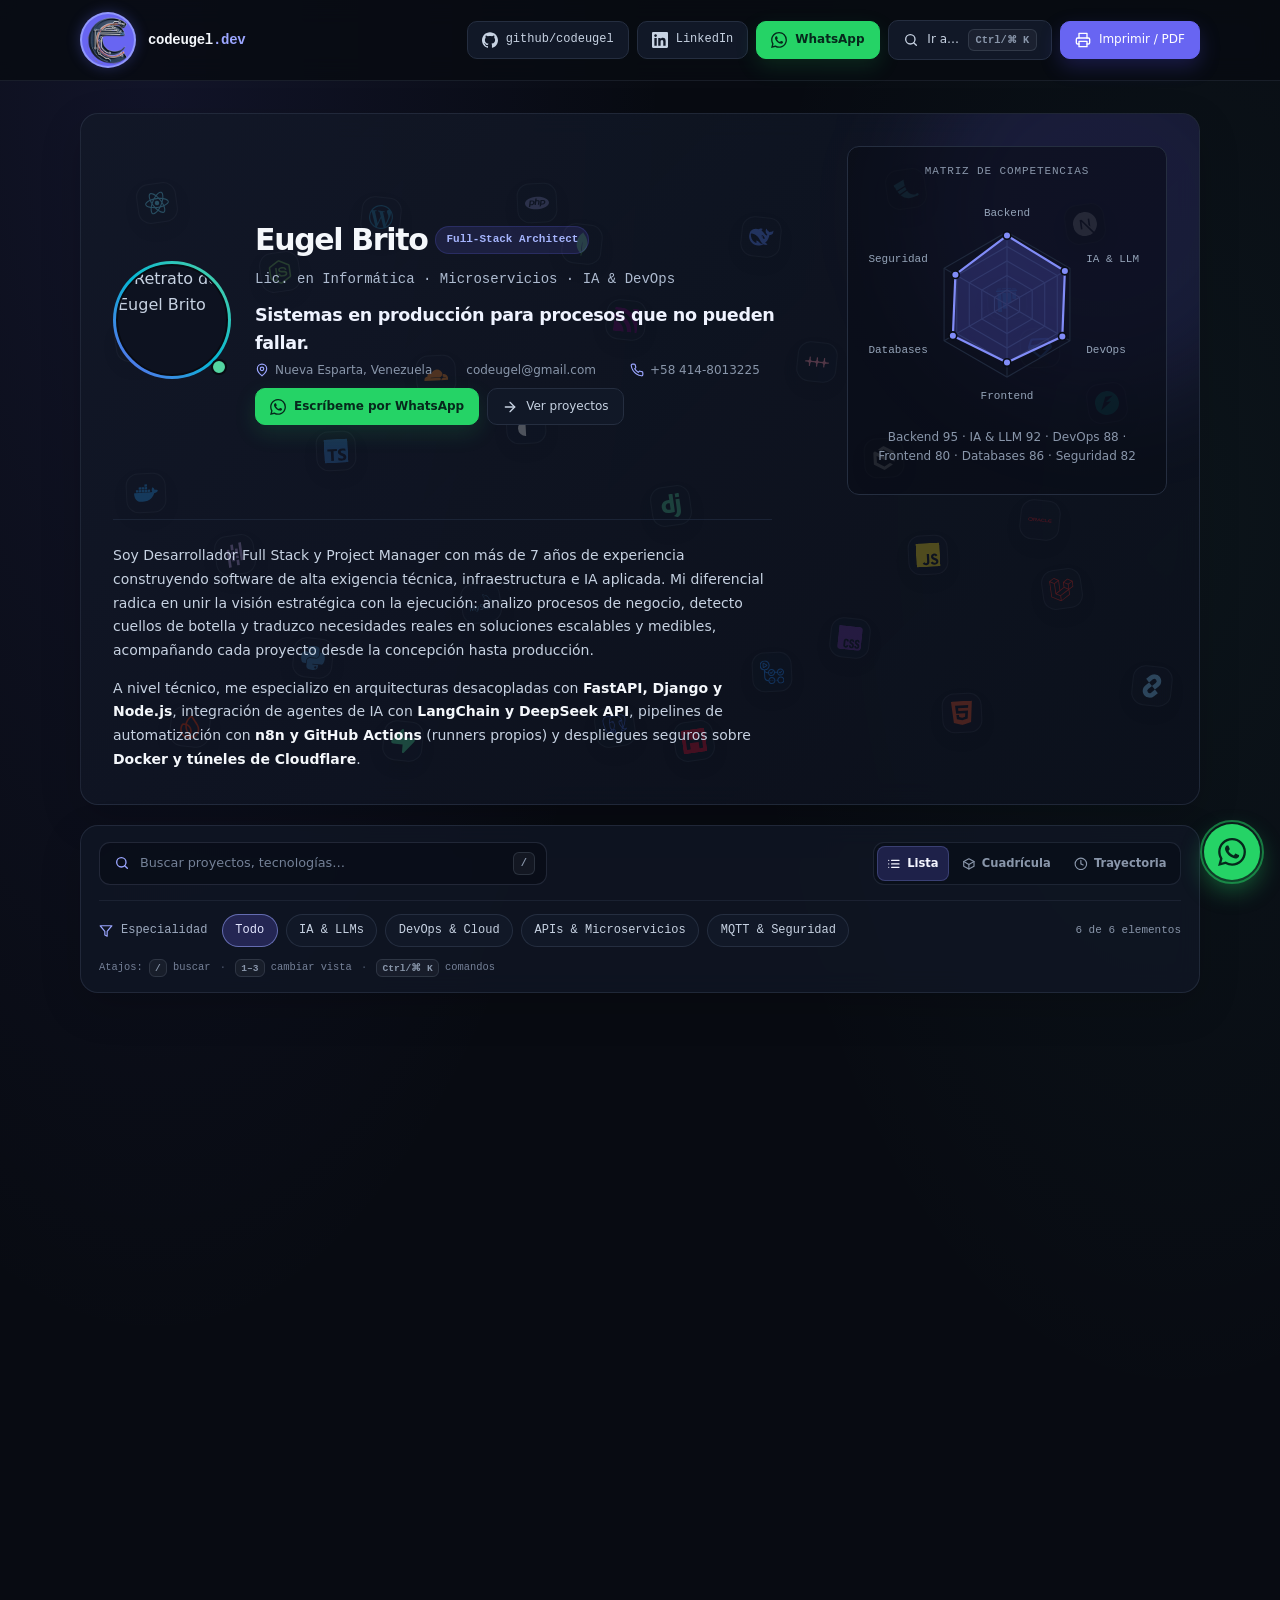
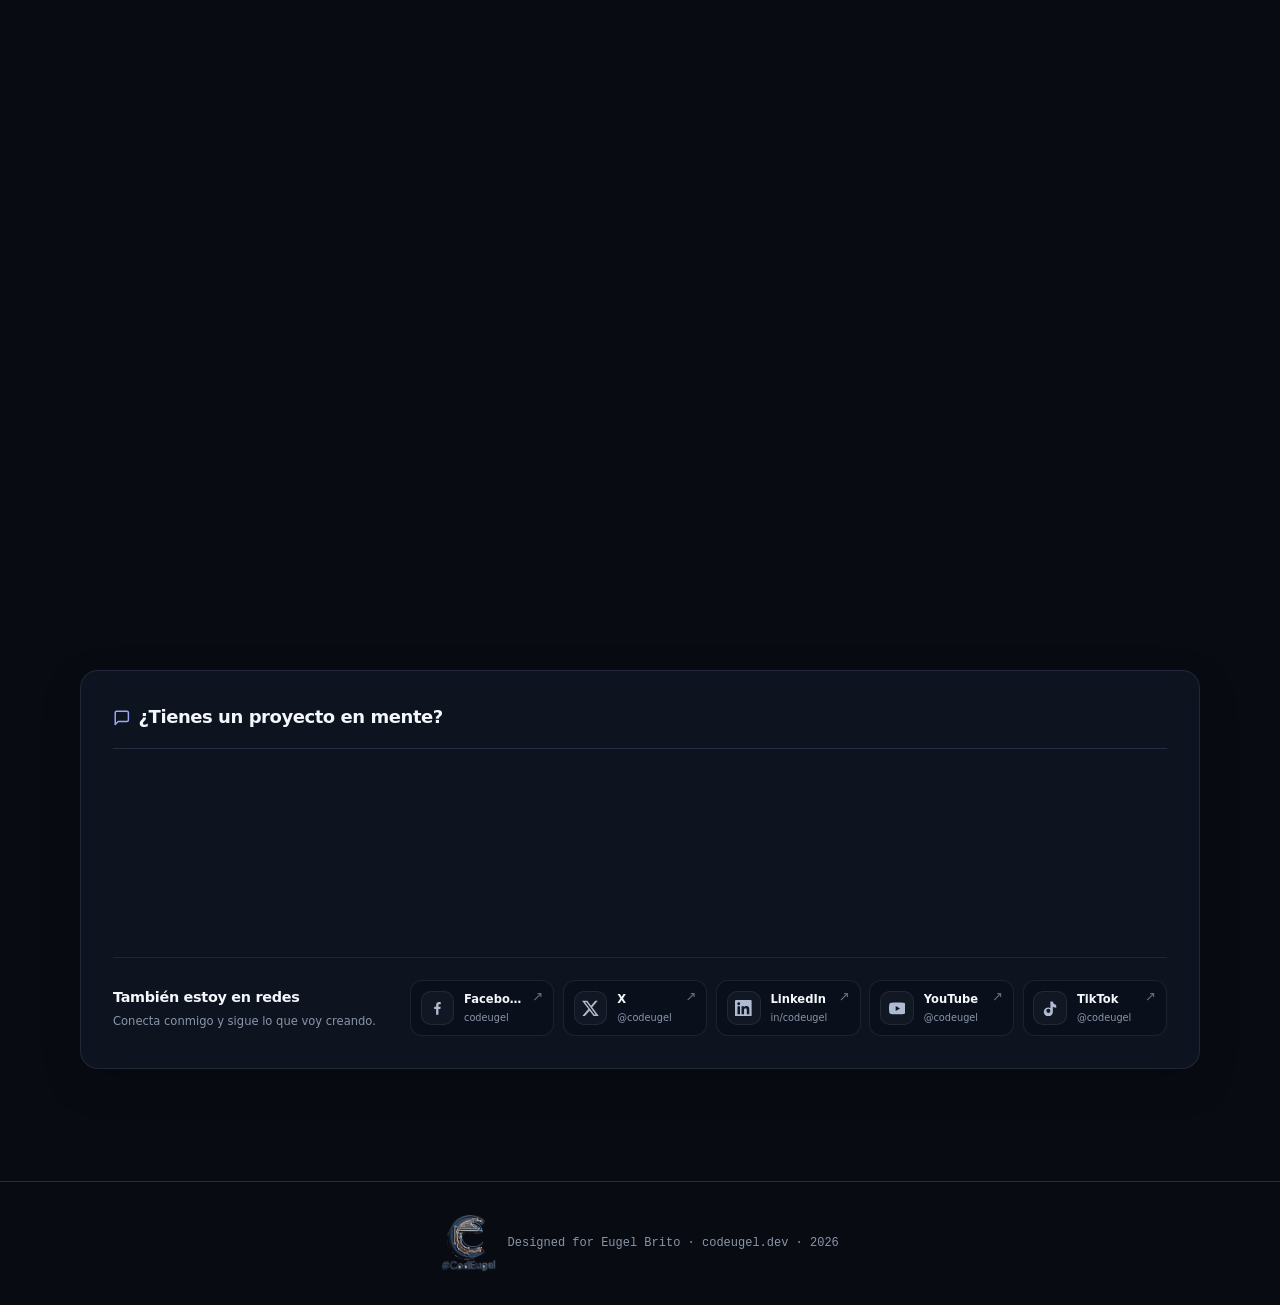
==== commit 9d4ea1c3: "Add accessible social profile links Co-authored-by: arena-agent <297053741+arena-agent@users.noreply" ====
--- a/index.html
+++ b/index.html
@@ -47,7 +47,11 @@
     "address": { "@type": "PostalAddress", "addressLocality": "Nueva Esparta", "addressCountry": "VE" },
     "sameAs": [
       "https://github.com/codeugel",
-      "https://linkedin.com/in/codeugel"
+      "https://www.linkedin.com/in/codeugel",
+      "https://www.facebook.com/codeugel",
+      "https://x.com/codeugel",
+      "https://www.youtube.com/@codeugel",
+      "https://www.tiktok.com/@codeugel"
     ],
     "knowsAbout": ["FastAPI", "Django", "Node.js", "TypeScript", "PostgreSQL", "Docker", "Cloudflare", "LangChain", "MQTT", "Seguridad"]
   }
@@ -60,6 +64,10 @@
   <svg class="icon-sprite" width="0" height="0" aria-hidden="true">
     <symbol id="i-github" viewBox="0 0 24 24"><path fill="currentColor" d="M12 .297c-6.63 0-12 5.373-12 12 0 5.303 3.438 9.8 8.205 11.385.6.113.82-.258.82-.577 0-.285-.01-1.04-.015-2.04-3.338.724-4.042-1.61-4.042-1.61C4.422 18.07 3.633 17.7 3.633 17.7c-1.087-.744.084-.729.084-.729 1.205.084 1.838 1.236 1.838 1.236 1.07 1.835 2.809 1.305 3.495.998.108-.776.417-1.305.76-1.605-2.665-.3-5.466-1.332-5.466-5.93 0-1.31.465-2.38 1.235-3.22-.135-.303-.54-1.523.105-3.176 0 0 1.005-.322 3.3 1.23.96-.267 1.98-.399 3-.405 1.02.006 2.04.138 3 .405 2.28-1.552 3.285-1.23 3.285-1.23.645 1.653.24 2.873.12 3.176.765.84 1.23 1.91 1.23 3.22 0 4.61-2.805 5.625-5.475 5.92.42.36.81 1.096.81 2.22 0 1.606-.015 2.896-.015 3.286 0 .315.21.69.825.57C20.565 22.092 24 17.592 24 12.297c0-6.627-5.373-12-12-12"/></symbol>
     <symbol id="i-linkedin" viewBox="0 0 24 24"><path fill="currentColor" d="M20.447 20.452h-3.554v-5.569c0-1.328-.027-3.037-1.852-3.037-1.853 0-2.136 1.445-2.136 2.939v5.667H9.351V9h3.414v1.561h.046c.477-.9 1.637-1.85 3.37-1.85 3.601 0 4.267 2.37 4.267 5.455v6.286zM5.337 7.433c-1.144 0-2.063-.926-2.063-2.065 0-1.138.92-2.063 2.063-2.063 1.14 0 2.064.925 2.064 2.063 0 1.139-.925 2.065-2.064 2.065zm1.782 13.019H3.555V9h3.564v11.452zM22.225 0H1.771C.792 0 0 .774 0 1.729v20.542C0 23.227.792 24 1.771 24h20.451C23.2 24 24 23.227 24 22.271V1.729C24 .774 23.2 0 22.222 0h.003z"/></symbol>
+    <symbol id="i-facebook" viewBox="0 0 24 24"><path fill="currentColor" d="M13.5 21v-8.2h2.75l.41-3.2H13.5V7.56c0-.93.26-1.56 1.59-1.56h1.7V3.14C16.5 3.05 15.57 3 14.48 3c-2.57 0-4.33 1.57-4.33 4.45V9.6H7.4v3.2h2.75V21h3.35z"/></symbol>
+    <symbol id="i-x" viewBox="0 0 24 24"><path fill="currentColor" d="M18.9 1.15h3.68l-8.04 9.19 9.42 12.5h-7.38l-5.78-7.56-6.61 7.56H.5l8.61-9.86L.08 1.15h7.57l5.22 6.89 6.03-6.89zm-1.29 19.42h2.04L6.52 3.3H4.34l13.27 17.27z"/></symbol>
+    <symbol id="i-youtube" viewBox="0 0 24 24"><path fill="currentColor" d="M23.5 6.2a3.02 3.02 0 0 0-2.12-2.14C19.5 3.55 12 3.55 12 3.55s-7.5 0-9.38.51A3.02 3.02 0 0 0 .5 6.2 31.3 31.3 0 0 0 0 12a31.3 31.3 0 0 0 .5 5.8 3.02 3.02 0 0 0 2.12 2.14c1.88.51 9.38.51 9.38.51s7.5 0 9.38-.51a3.02 3.02 0 0 0 2.12-2.14A31.3 31.3 0 0 0 24 12a31.3 31.3 0 0 0-.5-5.8ZM9.55 15.58V8.42L15.82 12l-6.27 3.58Z"/></symbol>
+    <symbol id="i-tiktok" viewBox="0 0 24 24"><path fill="currentColor" d="M19.59 6.69a4.83 4.83 0 0 1-4.08-4.08V2h-3.54v13.67a2.89 2.89 0 0 1-2.9 2.75 2.9 2.9 0 1 1 2.9-2.9c0-.2.02-.4.05-.6V11.3a6.45 6.45 0 1 0 3.49 5.74V9.68a8.3 8.3 0 0 0 4.84 1.55V7.7a4.85 4.85 0 0 1-.76-1.01Z"/></symbol>
     <symbol id="i-whatsapp" viewBox="0 0 24 24"><path fill="currentColor" d="M17.472 14.382c-.297-.149-1.758-.867-2.03-.967-.273-.099-.471-.148-.67.15-.197.297-.767.966-.94 1.164-.173.199-.347.223-.644.075-.297-.15-1.255-.463-2.39-1.475-.883-.788-1.48-1.761-1.653-2.059-.173-.297-.018-.458.13-.606.134-.133.298-.347.446-.52.149-.174.198-.298.298-.497.099-.198.05-.371-.025-.52-.075-.149-.669-1.612-.916-2.207-.242-.579-.487-.5-.669-.51-.173-.008-.371-.01-.57-.01-.198 0-.52.074-.792.372-.272.297-1.04 1.016-1.04 2.479 0 1.462 1.065 2.875 1.213 3.074.149.198 2.096 3.2 5.077 4.487.709.306 1.262.489 1.694.625.712.227 1.36.195 1.871.118.571-.085 1.758-.719 2.006-1.413.248-.694.248-1.289.173-1.413-.074-.124-.272-.198-.57-.347m-5.421 7.403h-.004a9.87 9.87 0 01-5.031-1.378l-.361-.214-3.741.982.998-3.648-.235-.374a9.86 9.86 0 01-1.51-5.26c.001-5.45 4.436-9.884 9.888-9.884 2.64 0 5.122 1.03 6.988 2.898a9.825 9.825 0 012.893 6.994c-.003 5.45-4.437 9.884-9.885 9.884m8.413-18.297A11.815 11.815 0 0012.05 0C5.495 0 .16 5.335.157 11.892c0 2.096.547 4.142 1.588 5.945L.057 24l6.305-1.654a11.882 11.882 0 005.683 1.448h.005c6.554 0 11.89-5.335 11.893-11.893a11.821 11.821 0 00-3.48-8.413z"/></symbol>
     <symbol id="i-mail" viewBox="0 0 24 24"><g fill="none" stroke="currentColor" stroke-width="2" stroke-linecap="round" stroke-linejoin="round"><rect x="2" y="4" width="20" height="16" rx="2"/><path d="m22 7-10 6L2 7"/></g></symbol>
     <symbol id="i-phone" viewBox="0 0 24 24"><path fill="none" stroke="currentColor" stroke-width="2" stroke-linecap="round" stroke-linejoin="round" d="M22 16.92v3a2 2 0 0 1-2.18 2 19.79 19.79 0 0 1-8.63-3.07 19.5 19.5 0 0 1-6-6 19.79 19.79 0 0 1-3.07-8.67A2 2 0 0 1 4.11 2h3a2 2 0 0 1 2 1.72c.127.96.361 1.903.7 2.81a2 2 0 0 1-.45 2.11L8.09 9.91a16 16 0 0 0 6 6l1.27-1.27a2 2 0 0 1 2.11-.45c.907.339 1.85.573 2.81.7A2 2 0 0 1 22 16.92z"/></symbol>
@@ -520,6 +528,19 @@
           </a>
         </div>
       </div>
+      <div class="social-directory" aria-labelledby="social-title">
+        <div class="social-intro">
+          <h3 id="social-title">También estoy en redes</h3>
+          <p>Conecta conmigo y sigue lo que voy creando.</p>
+        </div>
+        <ul class="social-links">
+          <li><a class="social-link social-link--facebook" href="https://www.facebook.com/codeugel" target="_blank" rel="me noopener noreferrer" aria-label="Facebook, codeugel. Se abre en una pestaña nueva"><span class="social-icon"><svg aria-hidden="true"><use href="#i-facebook"/></svg></span><span class="social-copy"><strong>Facebook</strong><small>codeugel</small></span><span class="social-external" aria-hidden="true">↗</span></a></li>
+          <li><a class="social-link social-link--x" href="https://x.com/codeugel" target="_blank" rel="me noopener noreferrer" aria-label="X, @codeugel. Se abre en una pestaña nueva"><span class="social-icon"><svg aria-hidden="true"><use href="#i-x"/></svg></span><span class="social-copy"><strong>X</strong><small>@codeugel</small></span><span class="social-external" aria-hidden="true">↗</span></a></li>
+          <li><a class="social-link social-link--linkedin" href="https://www.linkedin.com/in/codeugel" target="_blank" rel="me noopener noreferrer" aria-label="LinkedIn, Eugel Brito. Se abre en una pestaña nueva"><span class="social-icon"><svg aria-hidden="true"><use href="#i-linkedin"/></svg></span><span class="social-copy"><strong>LinkedIn</strong><small>in/codeugel</small></span><span class="social-external" aria-hidden="true">↗</span></a></li>
+          <li><a class="social-link social-link--youtube" href="https://www.youtube.com/@codeugel" target="_blank" rel="me noopener noreferrer" aria-label="YouTube, @codeugel. Se abre en una pestaña nueva"><span class="social-icon"><svg aria-hidden="true"><use href="#i-youtube"/></svg></span><span class="social-copy"><strong>YouTube</strong><small>@codeugel</small></span><span class="social-external" aria-hidden="true">↗</span></a></li>
+          <li><a class="social-link social-link--tiktok" href="https://www.tiktok.com/@codeugel" target="_blank" rel="me noopener noreferrer" aria-label="TikTok, @codeugel. Se abre en una pestaña nueva"><span class="social-icon"><svg aria-hidden="true"><use href="#i-tiktok"/></svg></span><span class="social-copy"><strong>TikTok</strong><small>@codeugel</small></span><span class="social-external" aria-hidden="true">↗</span></a></li>
+        </ul>
+      </div>
     </section>
   </main>
 
--- a/assets/css/style.css
+++ b/assets/css/style.css
@@ -616,6 +616,72 @@
 .contact-card .btn { align-self: flex-start; margin-top: 0.25rem; }
 .contact-card--whatsapp { border-color: rgba(37, 211, 102, 0.35); background: rgba(37, 211, 102, 0.06); }
 .contact-card--whatsapp h3 svg { color: var(--whatsapp); }
+.social-directory {
+  display: grid;
+  gap: 1rem;
+  margin-top: 1.5rem;
+  padding-top: 1.35rem;
+  border-top: 1px solid rgba(117, 133, 164, 0.16);
+}
+.social-intro h3 { margin: 0; color: var(--text-strong); font-size: 0.9rem; letter-spacing: -0.02em; }
+.social-intro p { margin: 0.2rem 0 0; color: var(--muted); font-size: 0.72rem; }
+.social-links {
+  display: grid;
+  grid-template-columns: repeat(auto-fit, minmax(125px, 1fr));
+  gap: 0.55rem;
+  margin: 0;
+  padding: 0;
+  list-style: none;
+}
+.social-link {
+  --social-accent: #b9c5d8;
+  display: grid;
+  grid-template-columns: 2.1rem minmax(0, 1fr) auto;
+  align-items: center;
+  gap: 0.62rem;
+  min-width: 0;
+  padding: 0.62rem;
+  border: 1px solid rgba(117, 133, 164, 0.16);
+  border-radius: 12px;
+  color: var(--text);
+  text-decoration: none;
+  background: rgba(7, 10, 17, 0.26);
+  transition: transform 300ms var(--spring), border-color 180ms ease, background 180ms ease, box-shadow 240ms ease;
+}
+.social-link:hover {
+  transform: translateY(-2px);
+  border-color: var(--social-accent);
+  background: rgba(255, 255, 255, 0.045);
+  box-shadow: 0 8px 20px rgba(0, 0, 0, 0.16);
+}
+.social-icon {
+  display: grid;
+  place-items: center;
+  width: 2.1rem;
+  height: 2.1rem;
+  border: 1px solid rgba(117, 133, 164, 0.16);
+  border-radius: 10px;
+  color: #aebbd0;
+  background: rgba(255, 255, 255, 0.035);
+  transition: color 180ms ease, background 180ms ease, transform 300ms var(--spring);
+}
+.social-icon svg { width: 1.05rem; height: 1.05rem; }
+.social-copy { display: grid; min-width: 0; gap: 0.06rem; }
+.social-copy strong { overflow: hidden; color: var(--text-strong); font-size: 0.72rem; font-weight: 650; text-overflow: ellipsis; white-space: nowrap; }
+.social-copy small { overflow: hidden; color: var(--muted); font-size: 0.61rem; text-overflow: ellipsis; white-space: nowrap; }
+.social-external { align-self: start; color: #657187; font-size: 0.82rem; line-height: 1; transition: color 180ms ease, transform 240ms var(--spring); }
+.social-link:hover .social-external { color: var(--social-accent); transform: translate(2px, -2px); }
+.social-link--facebook { --social-accent: #1877f2; }
+.social-link--x { --social-accent: #e8edf6; }
+.social-link--linkedin { --social-accent: #0a66c2; }
+.social-link--youtube { --social-accent: #ff0033; }
+.social-link--tiktok { --social-accent: #25f4ee; }
+.social-link:hover .social-icon { color: var(--social-accent); border-color: transparent; background: rgba(255, 255, 255, 0.065); transform: scale(1.04); }
+.social-link--tiktok:hover .social-icon { filter: drop-shadow(2px 0 #fe2c55); }
+@media (min-width: 960px) {
+  .social-directory { grid-template-columns: minmax(12rem, 0.72fr) minmax(0, 2fr); align-items: center; gap: 1.5rem; }
+  .social-links { grid-template-columns: repeat(5, minmax(0, 1fr)); }
+}
 
 /* ---------- Botón flotante WhatsApp ---------- */
 .whatsapp-float {
